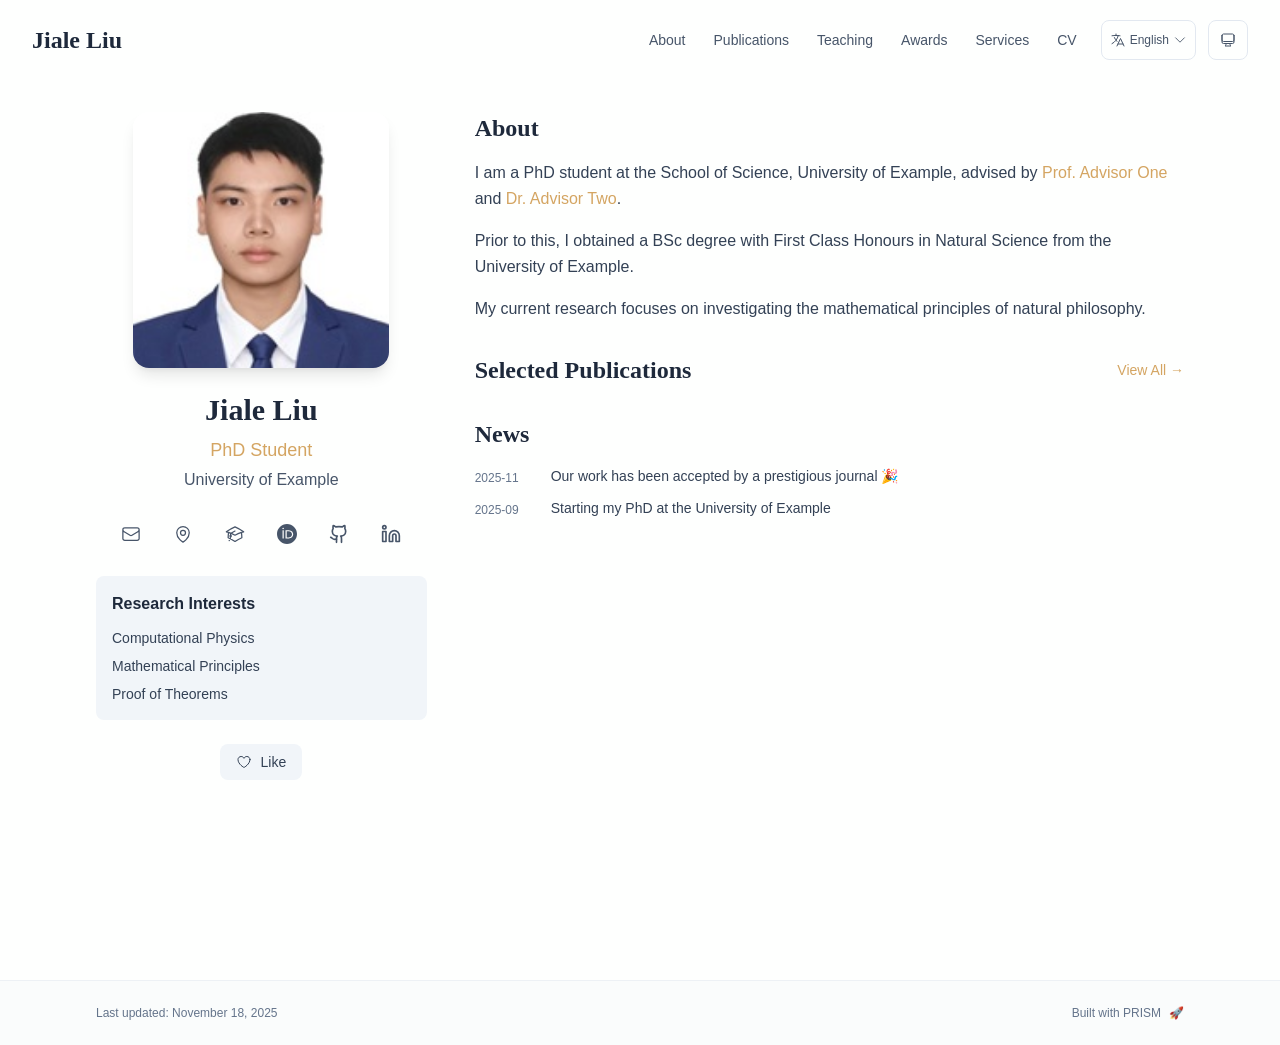
==== index.html @ 56213301 "Update site" ====
<!DOCTYPE html><html lang="en" class="scroll-smooth"><head><meta charSet="utf-8"/><meta name="viewport" content="width=device-width, initial-scale=1"/><link rel="preload" as="image" href="/bio.jpg"/><link rel="stylesheet" href="/_next/static/css/1323167429cc407e.css" data-precedence="next"/><link rel="preload" as="script" fetchPriority="low" href="/_next/static/chunks/webpack-679b75d1c4c2027c.js"/><script src="/_next/static/chunks/4bd1b696-70b6d399998de86a.js" async=""></script><script src="/_next/static/chunks/684-5aaa8290a129f299.js" async=""></script><script src="/_next/static/chunks/main-app-bcc5354f146d82f3.js" async=""></script><script src="/_next/static/chunks/461-a9a5d7b05a71d978.js" async=""></script><script src="/_next/static/chunks/874-6cc630662f3664af.js" async=""></script><script src="/_next/static/chunks/291-e39730cc9327e39b.js" async=""></script><script src="/_next/static/chunks/app/layout-e3acac27861e9cac.js" async=""></script><script src="/_next/static/chunks/178-595a94b9af1e67b5.js" async=""></script><script src="/_next/static/chunks/748-abdcac66b902b175.js" async=""></script><script src="/_next/static/chunks/app/page-6d924430f897a653.js" async=""></script><link rel="icon" href="/favicon.svg" type="image/svg+xml"/><link rel="dns-prefetch" href="https://jialeliu.com"/><link rel="preconnect" href="https://jialeliu.com" crossorigin=""/><link rel="preload" as="font" type="font/woff2" href="https://jialeliu.com/fonts/georgiab.woff2" crossorigin=""/><script>
              try {
                const theme = localStorage.getItem('theme-storage');
                const parsed = theme ? JSON.parse(theme) : null;
                const setting = parsed?.state?.theme || 'system';
                const prefersDark = typeof window !== 'undefined' && window.matchMedia && window.matchMedia('(prefers-color-scheme: dark)').matches;
                const effective = setting === 'dark' ? 'dark' : (setting === 'light' ? 'light' : (prefersDark ? 'dark' : 'light'));
                var root = document.documentElement;
                root.classList.add(effective);
                root.setAttribute('data-theme', effective);
              } catch (e) {
                var root = document.documentElement;
                root.classList.add('light');
                root.setAttribute('data-theme', 'light');
              }
            </script><script>
    try {
      const cfg = {"enabled":true,"locales":["zh","en"],"defaultLocale":"en","mode":"auto","fixedLocale":"en","persist":true,"switcher":true,"labels":{"zh":"中文","en":"English"}};
      const storageKey = 'locale-storage';
      const normalize = (value) => typeof value === 'string' ? value.trim().replace('_', '-').toLowerCase() : '';
      const matchLocale = (candidate) => {
        const normalized = normalize(candidate);
        if (!normalized) return null;
        if (cfg.locales.includes(normalized)) return normalized;
        const language = normalized.split('-')[0];
        if (cfg.locales.includes(language)) return language;
        return null;
      };

      let resolved = null;

      if (cfg.persist) {
        resolved = matchLocale(localStorage.getItem(storageKey));
      }

      if (!resolved) {
        if (cfg.mode === 'fixed') {
          resolved = cfg.fixedLocale;
        } else {
          resolved = matchLocale(navigator.language);
        }
      }

      if (!resolved) {
        resolved = cfg.defaultLocale;
      }

      const root = document.documentElement;
      root.lang = resolved;
      root.setAttribute('data-locale', resolved);

      if (cfg.persist) {
        localStorage.setItem(storageKey, resolved);
      }
    } catch (e) {
      const root = document.documentElement;
      root.lang = 'en';
      root.setAttribute('data-locale', 'en');
    }
  </script><title>Jiale Liu</title><meta name="description" content="PhD student at the University of Example."/><meta name="author" content="Jiale Liu"/><meta name="keywords" content="Jiale Liu,PhD,Research,University of Example"/><meta name="creator" content="Jiale Liu"/><meta name="publisher" content="Jiale Liu"/><meta property="og:title" content="Jiale Liu"/><meta property="og:description" content="PhD student at the University of Example."/><meta property="og:site_name" content="Jiale Liu&#x27;s Academic Website"/><meta property="og:locale" content="en_US"/><meta property="og:type" content="website"/><meta name="twitter:card" content="summary"/><meta name="twitter:title" content="Jiale Liu"/><meta name="twitter:description" content="PhD student at the University of Example."/><link rel="icon" href="/favicon.svg"/><script>document.querySelectorAll('body link[rel="icon"], body link[rel="apple-touch-icon"]').forEach(el => document.head.appendChild(el))</script><script src="/_next/static/chunks/polyfills-42372ed130431b0a.js" noModule=""></script></head><body class="font-sans antialiased"><div style="visibility:hidden"><nav class="fixed top-0 left-0 right-0 z-50" data-headlessui-state=""><div class="transition-all duration-300 ease-out bg-transparent" style="transform:translateY(-100px)"><div class="max-w-7xl mx-auto px-4 sm:px-6 lg:px-8"><div class="flex justify-between items-center h-16 lg:h-20"><div class="flex-shrink-0" tabindex="0"><a class="text-xl lg:text-2xl font-serif font-semibold text-primary hover:text-accent transition-colors duration-200" href="/">Jiale Liu</a></div><div class="hidden lg:block"><div class="ml-10 flex items-center space-x-3"><div class="relative flex items-baseline space-x-1"><a data-nav-href="/" class="relative px-3 py-2 text-sm font-medium rounded-lg transition-colors duration-150 text-primary" href="/">About</a><a data-nav-href="/publications" class="relative px-3 py-2 text-sm font-medium rounded-lg transition-colors duration-150 text-neutral-600" href="/publications/">Publications</a><a data-nav-href="/teaching" class="relative px-3 py-2 text-sm font-medium rounded-lg transition-colors duration-150 text-neutral-600" href="/teaching/">Teaching</a><a data-nav-href="/awards" class="relative px-3 py-2 text-sm font-medium rounded-lg transition-colors duration-150 text-neutral-600" href="/awards/">Awards</a><a data-nav-href="/services" class="relative px-3 py-2 text-sm font-medium rounded-lg transition-colors duration-150 text-neutral-600" href="/services/">Services</a><a data-nav-href="/cv" class="relative px-3 py-2 text-sm font-medium rounded-lg transition-colors duration-150 text-neutral-600" href="/cv/">CV</a></div><div class="flex items-center justify-center w-14 h-10 rounded-lg border border-neutral-200 dark:border-[rgba(148,163,184,0.24)] bg-background dark:bg-neutral-800"><div class="w-6 h-4 rounded bg-neutral-300 animate-pulse"></div></div><div class="flex items-center justify-center w-10 h-10 rounded-lg border border-neutral-200 dark:border-[rgba(148,163,184,0.24)] bg-background dark:bg-neutral-800"><div class="w-4 h-4 rounded-full bg-neutral-300 animate-pulse"></div></div></div></div><div class="lg:hidden flex items-center space-x-2"><div class="flex items-center justify-center w-14 h-10 rounded-lg border border-neutral-200 dark:border-[rgba(148,163,184,0.24)] bg-background dark:bg-neutral-800"><div class="w-6 h-4 rounded bg-neutral-300 animate-pulse"></div></div><div class="flex items-center justify-center w-10 h-10 rounded-lg border border-neutral-200 dark:border-[rgba(148,163,184,0.24)] bg-background dark:bg-neutral-800"><div class="w-4 h-4 rounded-full bg-neutral-300 animate-pulse"></div></div><button class="inline-flex items-center justify-center p-2 rounded-md text-neutral-600 hover:text-primary hover:bg-neutral-100 dark:hover:bg-neutral-800 focus:outline-none focus:ring-2 focus:ring-inset focus:ring-accent transition-colors duration-200" id="headlessui-disclosure-button-«R7pdb»" type="button" aria-expanded="false" data-headlessui-state=""><span class="sr-only">Open main menu</span><div><svg xmlns="http://www.w3.org/2000/svg" fill="none" viewBox="0 0 24 24" stroke-width="1.5" stroke="currentColor" aria-hidden="true" data-slot="icon" class="block h-6 w-6"><path stroke-linecap="round" stroke-linejoin="round" d="M3.75 6.75h16.5M3.75 12h16.5m-16.5 5.25h16.5"></path></svg></div></button></div></div></div></div></nav><main class="min-h-screen pt-16 lg:pt-20"><div class="max-w-6xl mx-auto px-4 sm:px-6 lg:px-8 py-8 bg-background min-h-screen"><div class="grid grid-cols-1 lg:grid-cols-3 gap-12"><div class="lg:col-span-1"><div class="sticky top-8" style="opacity:0;transform:translateY(20px)"><div class="w-64 h-64 mx-auto mb-6 rounded-2xl overflow-hidden shadow-lg hover:shadow-xl transition-all duration-200 hover:scale-105"><img alt="Jiale Liu" width="256" height="256" decoding="async" data-nimg="1" class="w-full h-full object-cover object-[32%_center]" style="color:transparent" src="/bio.jpg"/></div><div class="text-center mb-6"><h1 class="text-3xl font-serif font-bold text-primary mb-2">Jiale Liu</h1><p class="text-lg text-accent font-medium mb-1">PhD Student</p><p class="text-neutral-600 mb-2">University of Example</p></div><div class="flex flex-wrap justify-center gap-3 sm:gap-4 mb-6 relative px-2"><div class="relative"><button class="p-2 sm:p-2 transition-colors duration-200 text-neutral-600 dark:text-neutral-400 hover:text-accent" aria-label="Email"><svg xmlns="http://www.w3.org/2000/svg" fill="none" viewBox="0 0 24 24" stroke-width="1.5" stroke="currentColor" aria-hidden="true" data-slot="icon" class="h-5 w-5"><path stroke-linecap="round" stroke-linejoin="round" d="M21.75 6.75v10.5a2.25 2.25 0 0 1-2.25 2.25h-15a2.25 2.25 0 0 1-2.25-2.25V6.75m19.5 0A2.25 2.25 0 0 0 19.5 4.5h-15a2.25 2.25 0 0 0-2.25 2.25m19.5 0v.243a2.25 2.25 0 0 1-1.07 1.916l-7.5 4.615a2.25 2.25 0 0 1-2.36 0L3.32 8.91a2.25 2.25 0 0 1-1.07-1.916V6.75"></path></svg></button></div><div class="relative"><button class="p-2 sm:p-2 transition-colors duration-200 text-neutral-600 dark:text-neutral-400 hover:text-accent" aria-label="Location"><svg xmlns="http://www.w3.org/2000/svg" fill="none" viewBox="0 0 24 24" stroke-width="1.5" stroke="currentColor" aria-hidden="true" data-slot="icon" class="h-5 w-5"><path stroke-linecap="round" stroke-linejoin="round" d="M15 10.5a3 3 0 1 1-6 0 3 3 0 0 1 6 0Z"></path><path stroke-linecap="round" stroke-linejoin="round" d="M19.5 10.5c0 7.142-7.5 11.25-7.5 11.25S4.5 17.642 4.5 10.5a7.5 7.5 0 1 1 15 0Z"></path></svg></button></div><a href="https://scholar.google.com" target="_blank" rel="noopener noreferrer" class="p-2 sm:p-2 text-neutral-600 dark:text-neutral-400 hover:text-accent transition-colors duration-200" aria-label="Google Scholar"><svg xmlns="http://www.w3.org/2000/svg" fill="none" viewBox="0 0 24 24" stroke-width="1.5" stroke="currentColor" aria-hidden="true" data-slot="icon" class="h-5 w-5"><path stroke-linecap="round" stroke-linejoin="round" d="M4.26 10.147a60.438 60.438 0 0 0-.491 6.347A48.62 48.62 0 0 1 12 20.904a48.62 48.62 0 0 1 8.232-4.41 60.46 60.46 0 0 0-.491-6.347m-15.482 0a50.636 50.636 0 0 0-2.658-.813A59.906 59.906 0 0 1 12 3.493a59.903 59.903 0 0 1 10.399 5.84c-.896.248-1.783.52-2.658.814m-15.482 0A50.717 50.717 0 0 1 12 13.489a50.702 50.702 0 0 1 7.74-3.342M6.75 15a.75.75 0 1 0 0-1.5.75.75 0 0 0 0 1.5Zm0 0v-3.675A55.378 55.378 0 0 1 12 8.443m-7.007 11.55A5.981 5.981 0 0 0 6.75 15.75v-1.5"></path></svg></a><a href="https://orcid.org" target="_blank" rel="noopener noreferrer" class="p-2 sm:p-2 text-neutral-600 dark:text-neutral-400 hover:text-accent transition-colors duration-200" aria-label="ORCID"><svg viewBox="0 0 24 24" fill="currentColor" class="h-5 w-5" xmlns="http://www.w3.org/2000/svg"><path d="M12 0C5.372 0 0 5.372 0 12s5.372 12 12 12 12-5.372 12-12S18.628 0 12 0zM7.369 4.378c.525 0 .947.431.947.947s-.422.947-.947.947a.95.95 0 0 1-.947-.947c0-.525.422-.947.947-.947zm-.722 3.038h1.444v10.041H6.647V7.416zm3.562 0h3.9c3.712 0 5.344 2.653 5.344 5.025 0 2.578-2.016 5.025-5.325 5.025h-3.919V7.416zm1.444 1.303v7.444h2.297c3.272 0 4.022-2.484 4.022-3.722 0-2.016-1.284-3.722-4.097-3.722h-2.222z"></path></svg></a><a href="https://github.com" target="_blank" rel="noopener noreferrer" class="p-2 sm:p-2 text-neutral-600 dark:text-neutral-400 hover:text-accent transition-colors duration-200" aria-label="GitHub"><svg xmlns="http://www.w3.org/2000/svg" width="24" height="24" viewBox="0 0 24 24" fill="none" stroke="currentColor" stroke-width="2" stroke-linecap="round" stroke-linejoin="round" class="lucide lucide-github h-5 w-5" aria-hidden="true"><path d="M15 22v-4a4.8 4.8 0 0 0-1-3.5c3 0 6-2 6-5.5.08-1.25-.27-2.48-1-3.5.28-1.15.28-2.35 0-3.5 0 0-1 0-3 1.5-2.64-.5-5.36-.5-8 0C6 2 5 2 5 2c-.3 1.15-.3 2.35 0 3.5A5.403 5.403 0 0 0 4 9c0 3.5 3 5.5 6 5.5-.39.49-.68 1.05-.85 1.65-.17.6-.22 1.23-.15 1.85v4"></path><path d="M9 18c-4.51 2-5-2-7-2"></path></svg></a><a href="https://linkedin.com" target="_blank" rel="noopener noreferrer" class="p-2 sm:p-2 text-neutral-600 dark:text-neutral-400 hover:text-accent transition-colors duration-200" aria-label="LinkedIn"><svg xmlns="http://www.w3.org/2000/svg" width="24" height="24" viewBox="0 0 24 24" fill="none" stroke="currentColor" stroke-width="2" stroke-linecap="round" stroke-linejoin="round" class="lucide lucide-linkedin h-5 w-5" aria-hidden="true"><path d="M16 8a6 6 0 0 1 6 6v7h-4v-7a2 2 0 0 0-2-2 2 2 0 0 0-2 2v7h-4v-7a6 6 0 0 1 6-6z"></path><rect width="4" height="12" x="2" y="9"></rect><circle cx="4" cy="4" r="2"></circle></svg></a></div><div class="bg-neutral-100 dark:bg-neutral-800 rounded-lg p-4 mb-6 hover:shadow-lg transition-all duration-200 hover:scale-[1.02]"><h3 class="font-semibold text-primary mb-3">Research Interests</h3><div class="space-y-2 text-sm text-neutral-700 dark:text-neutral-500"><div>Computational Physics</div><div>Mathematical Principles</div><div>Proof of Theorems</div></div></div><div class="flex justify-center"><div class="relative"><button class="flex items-center space-x-2 px-4 py-2 rounded-lg font-medium text-sm transition-all duration-200 bg-neutral-100 dark:bg-neutral-800 text-neutral-700 dark:text-neutral-500 hover:bg-red-50 dark:hover:bg-red-900/20 hover:text-red-600 dark:hover:text-red-400 cursor-pointer" tabindex="0"><svg xmlns="http://www.w3.org/2000/svg" fill="none" viewBox="0 0 24 24" stroke-width="1.5" stroke="currentColor" aria-hidden="true" data-slot="icon" class="h-4 w-4"><path stroke-linecap="round" stroke-linejoin="round" d="M21 8.25c0-2.485-2.099-4.5-4.688-4.5-1.935 0-3.597 1.126-4.312 2.733-.715-1.607-2.377-2.733-4.313-2.733C5.1 3.75 3 5.765 3 8.25c0 7.22 9 12 9 12s9-4.78 9-12Z"></path></svg><span>Like</span></button></div></div></div></div><div class="lg:col-span-2 space-y-8"><section id="about" class="scroll-mt-24 space-y-8"><section style="opacity:0;transform:translateY(20px)"><h2 class="text-2xl font-serif font-bold text-primary mb-4">About</h2><div class="text-neutral-700 dark:text-neutral-600 leading-relaxed"><p class="mb-4 last:mb-0">I am a PhD student at the School of Science, University of Example, advised by <a href="https://example.com" node="[object Object]" target="_blank" rel="noopener noreferrer" class="text-accent font-medium transition-all duration-200 rounded hover:bg-accent/10 hover:shadow-sm">Prof. Advisor One</a> and <a href="https://example.com" node="[object Object]" target="_blank" rel="noopener noreferrer" class="text-accent font-medium transition-all duration-200 rounded hover:bg-accent/10 hover:shadow-sm">Dr. Advisor Two</a>.</p>
<p class="mb-4 last:mb-0">Prior to this, I obtained a BSc degree with First Class Honours in Natural Science from the University of Example.</p>
<p class="mb-4 last:mb-0">My current research focuses on investigating the mathematical principles of natural philosophy.</p></div></section><section style="opacity:0;transform:translateY(20px)"><div class="flex items-center justify-between mb-4"><h2 class="text-2xl font-serif font-bold text-primary">Selected Publications</h2><a class="text-accent hover:text-accent-dark text-sm font-medium transition-all duration-200 rounded hover:bg-accent/10 hover:shadow-sm" href="/publications/">View All<!-- --> →</a></div><div class="space-y-4"></div></section><section style="opacity:0;transform:translateY(20px)"><h2 class="text-2xl font-serif font-bold text-primary mb-4">News</h2><div class="space-y-3"><div class="flex items-start space-x-3"><span class="text-xs text-neutral-500 mt-1 w-16 flex-shrink-0">2025-11</span><p class="text-sm text-neutral-700">Our work has been accepted by a prestigious journal 🎉</p></div><div class="flex items-start space-x-3"><span class="text-xs text-neutral-500 mt-1 w-16 flex-shrink-0">2025-09</span><p class="text-sm text-neutral-700">Starting my PhD at the University of Example</p></div></div></section></section></div></div></div><!--$--><!--/$--><!--$--><!--/$--></main><footer class="border-t border-neutral-200/50 bg-neutral-50/50 dark:bg-neutral-900/50 dark:border-neutral-700/50"><div class="max-w-6xl mx-auto px-4 sm:px-6 lg:px-8 py-6"><div class="flex flex-col sm:flex-row justify-between items-center gap-2"><p class="text-xs text-neutral-500">Last updated<!-- -->: <!-- -->November 18, 2025</p><p class="text-xs text-neutral-500 flex items-center"><a href="https://github.com/xyjoey/PRISM" target="_blank" rel="noopener noreferrer">Built with PRISM</a><span class="ml-2">🚀</span></p></div></div></footer></div><script src="/_next/static/chunks/webpack-679b75d1c4c2027c.js" async=""></script><script>(self.__next_f=self.__next_f||[]).push([0])</script><script>self.__next_f.push([1,"1:\"$Sreact.fragment\"\n3:I[3719,[\"461\",\"static/chunks/461-a9a5d7b05a71d978.js\",\"874\",\"static/chunks/874-6cc630662f3664af.js\",\"291\",\"static/chunks/291-e39730cc9327e39b.js\",\"177\",\"static/chunks/app/layout-e3acac27861e9cac.js\"],\"ThemeProvider\"]\n4:I[310,[\"461\",\"static/chunks/461-a9a5d7b05a71d978.js\",\"874\",\"static/chunks/874-6cc630662f3664af.js\",\"291\",\"static/chunks/291-e39730cc9327e39b.js\",\"177\",\"static/chunks/app/layout-e3acac27861e9cac.js\"],\"LocaleProvider\"]\n5:I[4574,[\"461\",\"static/chunks/461-a9a5d7b05a71d978.js\",\"874\",\"static/chunks/874-6cc630662f3664af.js\",\"291\",\"static/chunks/291-e39730cc9327e39b.js\",\"177\",\"static/chunks/app/layout-e3acac27861e9cac.js\"],\"default\"]\n6:I[7555,[],\"\"]\n7:I[1295,[],\"\"]\n8:I[2548,[\"461\",\"static/chunks/461-a9a5d7b05a71d978.js\",\"874\",\"static/chunks/874-6cc630662f3664af.js\",\"291\",\"static/chunks/291-e39730cc9327e39b.js\",\"177\",\"static/chunks/app/layout-e3acac27861e9cac.js\"],\"default\"]\n9:I[6613,[\"461\",\"static/chunks/461-a9a5d7b05a71d978.js\",\"178\",\"static/chunks/178-595a94b9af1e67b5.js\",\"874\",\"static/chunks/874-6cc630662f3664af.js\",\"748\",\"static/chunks/748-abdcac66b902b175.js\",\"974\",\"static/chunks/app/page-6d924430f897a653.js\"],\"default\"]\na:I[9665,[],\"MetadataBoundary\"]\nc:I[9665,[],\"OutletBoundary\"]\nf:I[4911,[],\"AsyncMetadataOutlet\"]\n11:I[9665,[],\"ViewportBoundary\"]\n13:I[6614,[],\"\"]\n:HL[\"/_next/static/css/1323167429cc407e.css\",\"style\"]\n2:T590,\n    try {\n      const cfg = {\"enabled\":true,\"locales\":[\"zh\",\"en\"],\"defaultLocale\":\"en\",\"mode\":\"auto\",\"fixedLocale\":\"en\",\"persist\":true,\"switcher\":true,\"labels\":{\"zh\":\"中文\",\"en\":\"English\"}};\n      const storageKey = 'locale-storage';\n      const normalize = (value) =\u003e typeof value === 'string' ? value.trim().replace('_', '-').toLowerCase() : '';\n      const matchLocale = (candidate) =\u003e {\n        const normalized = normalize(candidate);\n        if (!normalized) return null;\n        if (cfg.locales.includes(normalized)) return normalized;\n        const language = normalized.split('-')[0];\n        if (cfg.locales.includes(language)) return language;\n        "])</script><script>self.__next_f.push([1,"return null;\n      };\n\n      let resolved = null;\n\n      if (cfg.persist) {\n        resolved = matchLocale(localStorage.getItem(storageKey));\n      }\n\n      if (!resolved) {\n        if (cfg.mode === 'fixed') {\n          resolved = cfg.fixedLocale;\n        } else {\n          resolved = matchLocale(navigator.language);\n        }\n      }\n\n      if (!resolved) {\n        resolved = cfg.defaultLocale;\n      }\n\n      const root = document.documentElement;\n      root.lang = resolved;\n      root.setAttribute('data-locale', resolved);\n\n      if (cfg.persist) {\n        localStorage.setItem(storageKey, resolved);\n      }\n    } catch (e) {\n      const root = document.documentElement;\n      root.lang = 'en';\n      root.setAttribute('data-locale', 'en');\n    }\n  "])</script><script>self.__next_f.push([1,"0:{\"P\":null,\"b\":\"f9OnoJX8hzb6cyAl4AfW1\",\"p\":\"\",\"c\":[\"\",\"\"],\"i\":false,\"f\":[[[\"\",{\"children\":[\"__PAGE__\",{}]},\"$undefined\",\"$undefined\",true],[\"\",[\"$\",\"$1\",\"c\",{\"children\":[[[\"$\",\"link\",\"0\",{\"rel\":\"stylesheet\",\"href\":\"/_next/static/css/1323167429cc407e.css\",\"precedence\":\"next\",\"crossOrigin\":\"$undefined\",\"nonce\":\"$undefined\"}]],[\"$\",\"html\",null,{\"lang\":\"en\",\"className\":\"scroll-smooth\",\"suppressHydrationWarning\":true,\"children\":[[\"$\",\"head\",null,{\"children\":[[\"$\",\"link\",null,{\"rel\":\"icon\",\"href\":\"/favicon.svg\",\"type\":\"image/svg+xml\"}],[\"$\",\"link\",null,{\"rel\":\"dns-prefetch\",\"href\":\"https://jialeliu.com\"}],[\"$\",\"link\",null,{\"rel\":\"preconnect\",\"href\":\"https://jialeliu.com\",\"crossOrigin\":\"\"}],[\"$\",\"link\",null,{\"rel\":\"preload\",\"as\":\"font\",\"type\":\"font/woff2\",\"href\":\"https://jialeliu.com/fonts/georgiab.woff2\",\"crossOrigin\":\"\"}],[\"$\",\"script\",null,{\"dangerouslySetInnerHTML\":{\"__html\":\"\\n              try {\\n                const theme = localStorage.getItem('theme-storage');\\n                const parsed = theme ? JSON.parse(theme) : null;\\n                const setting = parsed?.state?.theme || 'system';\\n                const prefersDark = typeof window !== 'undefined' \u0026\u0026 window.matchMedia \u0026\u0026 window.matchMedia('(prefers-color-scheme: dark)').matches;\\n                const effective = setting === 'dark' ? 'dark' : (setting === 'light' ? 'light' : (prefersDark ? 'dark' : 'light'));\\n                var root = document.documentElement;\\n                root.classList.add(effective);\\n                root.setAttribute('data-theme', effective);\\n              } catch (e) {\\n                var root = document.documentElement;\\n                root.classList.add('light');\\n                root.setAttribute('data-theme', 'light');\\n              }\\n            \"}}],[\"$\",\"script\",null,{\"dangerouslySetInnerHTML\":{\"__html\":\"$2\"}}]]}],[\"$\",\"body\",null,{\"className\":\"font-sans antialiased\",\"children\":[\"$\",\"$L3\",null,{\"children\":[\"$\",\"$L4\",null,{\"config\":{\"enabled\":true,\"locales\":[\"zh\",\"en\"],\"defaultLocale\":\"en\",\"mode\":\"auto\",\"fixedLocale\":\"en\",\"persist\":true,\"switcher\":true,\"labels\":{\"zh\":\"中文\",\"en\":\"English\"}},\"children\":[[\"$\",\"$L5\",null,{\"items\":[{\"title\":\"About\",\"type\":\"page\",\"target\":\"about\",\"href\":\"/\"},{\"title\":\"Publications\",\"type\":\"page\",\"target\":\"publications\",\"href\":\"/publications\"},{\"title\":\"Teaching\",\"type\":\"page\",\"target\":\"teaching\",\"href\":\"/teaching\"},{\"title\":\"Awards\",\"type\":\"page\",\"target\":\"awards\",\"href\":\"/awards\"},{\"title\":\"Services\",\"type\":\"page\",\"target\":\"services\",\"href\":\"/services\"},{\"title\":\"CV\",\"type\":\"page\",\"target\":\"cv\",\"href\":\"/cv\"}],\"siteTitle\":\"Jiale Liu\",\"enableOnePageMode\":false,\"i18n\":\"$0:f:0:1:1:props:children:1:props:children:1:props:children:props:children:props:config\",\"itemsByLocale\":{\"zh\":[{\"title\":\"关于我\",\"type\":\"page\",\"target\":\"about\",\"href\":\"/\"},{\"title\":\"论文\",\"type\":\"page\",\"target\":\"publications\",\"href\":\"/publications\"},{\"title\":\"教学\",\"type\":\"page\",\"target\":\"teaching\",\"href\":\"/teaching\"},{\"title\":\"奖项\",\"type\":\"page\",\"target\":\"awards\",\"href\":\"/awards\"},{\"title\":\"服务\",\"type\":\"page\",\"target\":\"services\",\"href\":\"/services\"},{\"title\":\"简历\",\"type\":\"page\",\"target\":\"cv\",\"href\":\"/cv\"}],\"en\":[{\"title\":\"About\",\"type\":\"page\",\"target\":\"about\",\"href\":\"/\"},{\"title\":\"Publications\",\"type\":\"page\",\"target\":\"publications\",\"href\":\"/publications\"},{\"title\":\"Teaching\",\"type\":\"page\",\"target\":\"teaching\",\"href\":\"/teaching\"},{\"title\":\"Awards\",\"type\":\"page\",\"target\":\"awards\",\"href\":\"/awards\"},{\"title\":\"Services\",\"type\":\"page\",\"target\":\"services\",\"href\":\"/services\"},{\"title\":\"CV\",\"type\":\"page\",\"target\":\"cv\",\"href\":\"/cv\"}]},\"siteTitleByLocale\":{\"zh\":\"刘嘉乐\",\"en\":\"Jiale Liu\"}}],[\"$\",\"main\",null,{\"className\":\"min-h-screen pt-16 lg:pt-20\",\"children\":[\"$\",\"$L6\",null,{\"parallelRouterKey\":\"children\",\"error\":\"$undefined\",\"errorStyles\":\"$undefined\",\"errorScripts\":\"$undefined\",\"template\":[\"$\",\"$L7\",null,{}],\"templateStyles\":\"$undefined\",\"templateScripts\":\"$undefined\",\"notFound\":[[[\"$\",\"title\",null,{\"children\":\"404: This page could not be found.\"}],[\"$\",\"div\",null,{\"style\":{\"fontFamily\":\"system-ui,\\\"Segoe UI\\\",Roboto,Helvetica,Arial,sans-serif,\\\"Apple Color Emoji\\\",\\\"Segoe UI Emoji\\\"\",\"height\":\"100vh\",\"textAlign\":\"center\",\"display\":\"flex\",\"flexDirection\":\"column\",\"alignItems\":\"center\",\"justifyContent\":\"center\"},\"children\":[\"$\",\"div\",null,{\"children\":[[\"$\",\"style\",null,{\"dangerouslySetInnerHTML\":{\"__html\":\"body{color:#000;background:#fff;margin:0}.next-error-h1{border-right:1px solid rgba(0,0,0,.3)}@media (prefers-color-scheme:dark){body{color:#fff;background:#000}.next-error-h1{border-right:1px solid rgba(255,255,255,.3)}}\"}}],[\"$\",\"h1\",null,{\"className\":\"next-error-h1\",\"style\":{\"display\":\"inline-block\",\"margin\":\"0 20px 0 0\",\"padding\":\"0 23px 0 0\",\"fontSize\":24,\"fontWeight\":500,\"verticalAlign\":\"top\",\"lineHeight\":\"49px\"},\"children\":404}],[\"$\",\"div\",null,{\"style\":{\"display\":\"inline-block\"},\"children\":[\"$\",\"h2\",null,{\"style\":{\"fontSize\":14,\"fontWeight\":400,\"lineHeight\":\"49px\",\"margin\":0},\"children\":\"This page could not be found.\"}]}]]}]}]],[]],\"forbidden\":\"$undefined\",\"unauthorized\":\"$undefined\"}]}],[\"$\",\"$L8\",null,{\"lastUpdated\":\"November 18, 2025\",\"lastUpdatedByLocale\":{\"zh\":\"2025年11月18日\",\"en\":\"November 18, 2025\"},\"defaultLocale\":\"en\"}]]}]}]}]]}]]}],{\"children\":[\"__PAGE__\",[\"$\",\"$1\",\"c\",{\"children\":[[\"$\",\"$L9\",null,{\"dataByLocale\":{\"zh\":{\"author\":{\"name\":\"刘嘉乐\",\"title\":\"博士生\",\"institution\":\"某某大学\",\"avatar\":\"/bio.jpg\"},\"social\":{\"email\":\"john.doe@example.com\",\"location\":\"城市，国家\",\"location_url\":\"https://maps.google.com\",\"location_details\":[\"理科楼 123 室，\",\"大学路，城市，国家\"],\"google_scholar\":\"https://scholar.google.com\",\"orcid\":\"https://orcid.org\",\"github\":\"https://github.com\",\"linkedin\":\"https://linkedin.com\"},\"features\":{\"enable_likes\":true,\"enable_one_page_mode\":false},\"enableOnePageMode\":false,\"researchInterests\":[\"计算物理\",\"数学原理\",\"定理证明\"],\"pagesToShow\":[{\"type\":\"about\",\"id\":\"about\",\"sections\":[{\"id\":\"about\",\"type\":\"markdown\",\"source\":\"bio.md\",\"title\":\"关于我\",\"content\":\"我目前是哈尔滨工业大学机电工程学院硕士生，导师是[付宜利教授](http://homepage.hit.edu.cn/fuyili)。\\n\\n此前，我在吉林大学大学获得自动化工学学士学位。\\n\\n我的研究主要关注于机器人技术。\\n\"},{\"id\":\"featured_publications\",\"type\":\"publications\",\"title\":\"精选论文\",\"filter\":\"selected\",\"limit\":5,\"publications\":[]},{\"id\":\"news\",\"type\":\"list\",\"title\":\"动态\",\"source\":\"news.toml\",\"items\":[{\"date\":\"2025-11\",\"content\":\"我们的工作被顶级期刊接收了 🎉\"},{\"date\":\"2025-09\",\"content\":\"在某某大学开始博士学习\"}]}]}]},\"en\":{\"author\":{\"name\":\"Jiale Liu\",\"title\":\"PhD Student\",\"institution\":\"University of Example\",\"avatar\":\"/bio.jpg\"},\"social\":{\"email\":\"john.doe@example.com\",\"location\":\"City, Country\",\"location_url\":\"https://maps.google.com\",\"location_details\":[\"Room 123, Science Building,\",\"University Avenue, City, Country\"],\"google_scholar\":\"https://scholar.google.com\",\"orcid\":\"https://orcid.org\",\"github\":\"https://github.com\",\"linkedin\":\"https://linkedin.com\"},\"features\":{\"enable_likes\":true,\"enable_one_page_mode\":false},\"enableOnePageMode\":false,\"researchInterests\":[\"Computational Physics\",\"Mathematical Principles\",\"Proof of Theorems\"],\"pagesToShow\":[{\"type\":\"about\",\"id\":\"about\",\"sections\":[{\"id\":\"about\",\"type\":\"markdown\",\"source\":\"bio.md\",\"title\":\"About\",\"content\":\"I am a PhD student at the School of Science, University of Example, advised by [Prof. Advisor One](https://example.com) and [Dr. Advisor Two](https://example.com).\\n\\nPrior to this, I obtained a BSc degree with First Class Honours in Natural Science from the University of Example.\\n\\nMy current research focuses on investigating the mathematical principles of natural philosophy.\"},{\"id\":\"featured_publications\",\"type\":\"publications\",\"title\":\"Selected Publications\",\"filter\":\"selected\",\"limit\":5,\"publications\":[]},{\"id\":\"news\",\"type\":\"list\",\"title\":\"News\",\"source\":\"news.toml\",\"items\":[{\"date\":\"2025-11\",\"content\":\"Our work has been accepted by a prestigious journal 🎉\"},{\"date\":\"2025-09\",\"content\":\"Starting my PhD at the University of Example\"}]}]}]}},\"defaultLocale\":\"en\"}],[\"$\",\"$La\",null,{\"children\":\"$Lb\"}],null,[\"$\",\"$Lc\",null,{\"children\":[\"$Ld\",\"$Le\",[\"$\",\"$Lf\",null,{\"promise\":\"$@10\"}]]}]]}],{},null,false]},null,false],[\"$\",\"$1\",\"h\",{\"children\":[null,[\"$\",\"$1\",\"tO2iPBkfmBd4rlHTdLot1\",{\"children\":[[\"$\",\"$L11\",null,{\"children\":\"$L12\"}],null]}],null]}],false]],\"m\":\"$undefined\",\"G\":[\"$13\",\"$undefined\"],\"s\":false,\"S\":true}\n"])</script><script>self.__next_f.push([1,"14:\"$Sreact.suspense\"\n15:I[4911,[],\"AsyncMetadata\"]\nb:[\"$\",\"$14\",null,{\"fallback\":null,\"children\":[\"$\",\"$L15\",null,{\"promise\":\"$@16\"}]}]\n"])</script><script>self.__next_f.push([1,"e:null\n"])</script><script>self.__next_f.push([1,"12:[[\"$\",\"meta\",\"0\",{\"charSet\":\"utf-8\"}],[\"$\",\"meta\",\"1\",{\"name\":\"viewport\",\"content\":\"width=device-width, initial-scale=1\"}]]\nd:null\n"])</script><script>self.__next_f.push([1,"16:{\"metadata\":[[\"$\",\"title\",\"0\",{\"children\":\"Jiale Liu\"}],[\"$\",\"meta\",\"1\",{\"name\":\"description\",\"content\":\"PhD student at the University of Example.\"}],[\"$\",\"meta\",\"2\",{\"name\":\"author\",\"content\":\"Jiale Liu\"}],[\"$\",\"meta\",\"3\",{\"name\":\"keywords\",\"content\":\"Jiale Liu,PhD,Research,University of Example\"}],[\"$\",\"meta\",\"4\",{\"name\":\"creator\",\"content\":\"Jiale Liu\"}],[\"$\",\"meta\",\"5\",{\"name\":\"publisher\",\"content\":\"Jiale Liu\"}],[\"$\",\"meta\",\"6\",{\"property\":\"og:title\",\"content\":\"Jiale Liu\"}],[\"$\",\"meta\",\"7\",{\"property\":\"og:description\",\"content\":\"PhD student at the University of Example.\"}],[\"$\",\"meta\",\"8\",{\"property\":\"og:site_name\",\"content\":\"Jiale Liu's Academic Website\"}],[\"$\",\"meta\",\"9\",{\"property\":\"og:locale\",\"content\":\"en_US\"}],[\"$\",\"meta\",\"10\",{\"property\":\"og:type\",\"content\":\"website\"}],[\"$\",\"meta\",\"11\",{\"name\":\"twitter:card\",\"content\":\"summary\"}],[\"$\",\"meta\",\"12\",{\"name\":\"twitter:title\",\"content\":\"Jiale Liu\"}],[\"$\",\"meta\",\"13\",{\"name\":\"twitter:description\",\"content\":\"PhD student at the University of Example.\"}],[\"$\",\"link\",\"14\",{\"rel\":\"icon\",\"href\":\"/favicon.svg\"}]],\"error\":null,\"digest\":\"$undefined\"}\n10:{\"metadata\":\"$16:metadata\",\"error\":null,\"digest\":\"$undefined\"}\n"])</script></body></html>
---- _next/static/css/1323167429cc407e.css ----
/*! tailwindcss v4.1.10 | MIT License | https://tailwindcss.com */@layer properties{@supports (((-webkit-hyphens:none)) and (not (margin-trim:inline))) or ((-moz-orient:inline) and (not (color:rgb(from red r g b)))){*,::backdrop,:after,:before{--tw-translate-x:0;--tw-translate-y:0;--tw-translate-z:0;--tw-rotate-x:initial;--tw-rotate-y:initial;--tw-rotate-z:initial;--tw-skew-x:initial;--tw-skew-y:initial;--tw-space-y-reverse:0;--tw-space-x-reverse:0;--tw-border-style:solid;--tw-leading:initial;--tw-font-weight:initial;--tw-shadow:0 0 #0000;--tw-shadow-color:initial;--tw-shadow-alpha:100%;--tw-inset-shadow:0 0 #0000;--tw-inset-shadow-color:initial;--tw-inset-shadow-alpha:100%;--tw-ring-color:initial;--tw-ring-shadow:0 0 #0000;--tw-inset-ring-color:initial;--tw-inset-ring-shadow:0 0 #0000;--tw-ring-inset:initial;--tw-ring-offset-width:0px;--tw-ring-offset-color:#fff;--tw-ring-offset-shadow:0 0 #0000;--tw-blur:initial;--tw-brightness:initial;--tw-contrast:initial;--tw-grayscale:initial;--tw-hue-rotate:initial;--tw-invert:initial;--tw-opacity:initial;--tw-saturate:initial;--tw-sepia:initial;--tw-drop-shadow:initial;--tw-drop-shadow-color:initial;--tw-drop-shadow-alpha:100%;--tw-drop-shadow-size:initial;--tw-backdrop-blur:initial;--tw-backdrop-brightness:initial;--tw-backdrop-contrast:initial;--tw-backdrop-grayscale:initial;--tw-backdrop-hue-rotate:initial;--tw-backdrop-invert:initial;--tw-backdrop-opacity:initial;--tw-backdrop-saturate:initial;--tw-backdrop-sepia:initial;--tw-duration:initial;--tw-ease:initial;--tw-scale-x:1;--tw-scale-y:1;--tw-scale-z:1}}}@layer theme{:host,:root{--font-sans:"Inter",-apple-system,BlinkMacSystemFont,"Segoe UI",Roboto,sans-serif;--color-red-50:oklch(97.1% .013 17.38);--color-red-400:oklch(70.4% .191 22.216);--color-red-600:oklch(57.7% .245 27.325);--color-red-900:oklch(39.6% .141 25.723);--color-white:#fff;--spacing:.25rem;--container-2xl:42rem;--container-3xl:48rem;--container-4xl:56rem;--container-6xl:72rem;--container-7xl:80rem;--text-xs:.75rem;--text-xs--line-height:calc(1/.75);--text-sm:.875rem;--text-sm--line-height:calc(1.25/.875);--text-base:1rem;--text-base--line-height:calc(1.5/1);--text-lg:1.125rem;--text-lg--line-height:calc(1.75/1.125);--text-xl:1.25rem;--text-xl--line-height:calc(1.75/1.25);--text-2xl:1.5rem;--text-2xl--line-height:calc(2/1.5);--text-3xl:1.875rem;--text-3xl--line-height:calc(2.25/1.875);--text-4xl:2.25rem;--text-4xl--line-height:calc(2.5/2.25);--font-weight-medium:500;--font-weight-semibold:600;--font-weight-bold:700;--leading-tight:1.25;--leading-relaxed:1.625;--radius-md:.375rem;--radius-lg:.5rem;--radius-xl:.75rem;--radius-2xl:1rem;--ease-out:cubic-bezier(0,0,.2,1);--animate-pulse:pulse 2s cubic-bezier(.4,0,.6,1)infinite;--blur-xl:24px;--aspect-video:16/9;--default-transition-duration:.15s;--default-transition-timing-function:cubic-bezier(.4,0,.2,1);--default-font-family:"Inter",-apple-system,BlinkMacSystemFont,"Segoe UI",Roboto,sans-serif;--default-mono-font-family:"SF Mono",Monaco,"Cascadia Code","Roboto Mono",Consolas,"Courier New",monospace;--line-height-normal:1.5;--shadow-glass:0 8px 32px 0 #1f26875e}}@layer base{*,::backdrop,:after,:before{box-sizing:border-box;border:0 solid;margin:0;padding:0}::file-selector-button{box-sizing:border-box;border:0 solid;margin:0;padding:0}:host,html{-webkit-text-size-adjust:100%;tab-size:4;line-height:1.5;font-family:var(--default-font-family,ui-sans-serif,system-ui,sans-serif,"Apple Color Emoji","Segoe UI Emoji","Segoe UI Symbol","Noto Color Emoji");font-feature-settings:var(--default-font-feature-settings,normal);font-variation-settings:var(--default-font-variation-settings,normal);-webkit-tap-highlight-color:transparent}hr{height:0;color:inherit;border-top-width:1px}abbr:where([title]){-webkit-text-decoration:underline dotted;text-decoration:underline dotted}h1,h2,h3,h4,h5,h6{font-size:inherit;font-weight:inherit}a{color:inherit;-webkit-text-decoration:inherit;text-decoration:inherit}b,strong{font-weight:bolder}code,kbd,pre,samp{font-family:var(--default-mono-font-family,ui-monospace,SFMono-Regular,Menlo,Monaco,Consolas,"Liberation Mono","Courier New",monospace);font-feature-settings:var(--default-mono-font-feature-settings,normal);font-variation-settings:var(--default-mono-font-variation-settings,normal);font-size:1em}small{font-size:80%}sub,sup{vertical-align:baseline;font-size:75%;line-height:0;position:relative}sub{bottom:-.25em}sup{top:-.5em}table{text-indent:0;border-color:inherit;border-collapse:collapse}:-moz-focusring{outline:auto}progress{vertical-align:baseline}summary{display:list-item}menu,ol,ul{list-style:none}audio,canvas,embed,iframe,img,object,svg,video{vertical-align:middle;display:block}img,video{max-width:100%;height:auto}button,input,optgroup,select,textarea{font:inherit;font-feature-settings:inherit;font-variation-settings:inherit;letter-spacing:inherit;color:inherit;opacity:1;background-color:#0000;border-radius:0}::file-selector-button{font:inherit;font-feature-settings:inherit;font-variation-settings:inherit;letter-spacing:inherit;color:inherit;opacity:1;background-color:#0000;border-radius:0}:where(select:is([multiple],[size])) optgroup{font-weight:bolder}:where(select:is([multiple],[size])) optgroup option{padding-inline-start:20px}::file-selector-button{margin-inline-end:4px}::placeholder{opacity:1}@supports (not ((-webkit-appearance:-apple-pay-button))) or (contain-intrinsic-size:1px){::placeholder{color:currentColor}@supports (color:color-mix(in lab,red,red)){::placeholder{color:color-mix(in oklab,currentcolor 50%,transparent)}}}textarea{resize:vertical}::-webkit-search-decoration{-webkit-appearance:none}::-webkit-date-and-time-value{min-height:1lh;text-align:inherit}::-webkit-datetime-edit{display:inline-flex}::-webkit-datetime-edit-fields-wrapper{padding:0}::-webkit-datetime-edit,::-webkit-datetime-edit-year-field{padding-block:0}::-webkit-datetime-edit-day-field,::-webkit-datetime-edit-month-field{padding-block:0}::-webkit-datetime-edit-hour-field,::-webkit-datetime-edit-minute-field{padding-block:0}::-webkit-datetime-edit-millisecond-field,::-webkit-datetime-edit-second-field{padding-block:0}::-webkit-datetime-edit-meridiem-field{padding-block:0}:-moz-ui-invalid{box-shadow:none}button,input:where([type=button],[type=reset],[type=submit]){appearance:button}::file-selector-button{appearance:button}::-webkit-inner-spin-button,::-webkit-outer-spin-button{height:auto}[hidden]:where(:not([hidden=until-found])){display:none!important}}@layer components;@layer utilities{.pointer-events-none{pointer-events:none}.sr-only{clip:rect(0,0,0,0);white-space:nowrap;border-width:0;width:1px;height:1px;margin:-1px;padding:0;overflow:hidden}.absolute,.sr-only{position:absolute}.fixed{position:fixed}.relative{position:relative}.static{position:static}.sticky{position:sticky}.inset-0{inset:calc(var(--spacing)*0)}.top-0{top:calc(var(--spacing)*0)}.top-1\/2{top:50%}.top-2{top:calc(var(--spacing)*2)}.top-8{top:calc(var(--spacing)*8)}.top-full{top:100%}.right-0{right:calc(var(--spacing)*0)}.right-2{right:calc(var(--spacing)*2)}.left-0{left:calc(var(--spacing)*0)}.left-1\/2{left:50%}.left-3{left:calc(var(--spacing)*3)}.z-10{z-index:10}.z-20{z-index:20}.z-40{z-index:40}.z-50{z-index:50}.container{width:100%}@media (min-width:40rem){.container{max-width:40rem}}@media (min-width:48rem){.container{max-width:48rem}}@media (min-width:64rem){.container{max-width:64rem}}@media (min-width:80rem){.container{max-width:80rem}}@media (min-width:96rem){.container{max-width:96rem}}.mx-auto{margin-inline:auto}.my-4{margin-block:calc(var(--spacing)*4)}.mt-1{margin-top:calc(var(--spacing)*1)}.mt-2{margin-top:calc(var(--spacing)*2)}.mt-4{margin-top:calc(var(--spacing)*4)}.mt-6{margin-top:calc(var(--spacing)*6)}.mt-8{margin-top:calc(var(--spacing)*8)}.mt-auto{margin-top:auto}.mr-1{margin-right:calc(var(--spacing)*1)}.mr-1\.5{margin-right:calc(var(--spacing)*1.5)}.mr-2{margin-right:calc(var(--spacing)*2)}.mb-1{margin-bottom:calc(var(--spacing)*1)}.mb-2{margin-bottom:calc(var(--spacing)*2)}.mb-3{margin-bottom:calc(var(--spacing)*3)}.mb-4{margin-bottom:calc(var(--spacing)*4)}.mb-6{margin-bottom:calc(var(--spacing)*6)}.mb-8{margin-bottom:calc(var(--spacing)*8)}.ml-0{margin-left:calc(var(--spacing)*0)}.ml-2{margin-left:calc(var(--spacing)*2)}.ml-4{margin-left:calc(var(--spacing)*4)}.ml-10{margin-left:calc(var(--spacing)*10)}.line-clamp-2{-webkit-line-clamp:2}.line-clamp-2,.line-clamp-3{-webkit-box-orient:vertical;display:-webkit-box;overflow:hidden}.line-clamp-3{-webkit-line-clamp:3}.block{display:block}.contents{display:contents}.flex{display:flex}.grid{display:grid}.hidden{display:none}.inline-flex{display:inline-flex}.aspect-video{aspect-ratio:var(--aspect-video)}.h-0{height:calc(var(--spacing)*0)}.h-2\.5{height:calc(var(--spacing)*2.5)}.h-3{height:calc(var(--spacing)*3)}.h-3\.5{height:calc(var(--spacing)*3.5)}.h-4{height:calc(var(--spacing)*4)}.h-5{height:calc(var(--spacing)*5)}.h-6{height:calc(var(--spacing)*6)}.h-10{height:calc(var(--spacing)*10)}.h-16{height:calc(var(--spacing)*16)}.h-64{height:calc(var(--spacing)*64)}.h-full{height:100%}.min-h-screen{min-height:100vh}.w-0{width:calc(var(--spacing)*0)}.w-2\.5{width:calc(var(--spacing)*2.5)}.w-3{width:calc(var(--spacing)*3)}.w-3\.5{width:calc(var(--spacing)*3.5)}.w-4{width:calc(var(--spacing)*4)}.w-5{width:calc(var(--spacing)*5)}.w-6{width:calc(var(--spacing)*6)}.w-10{width:calc(var(--spacing)*10)}.w-14{width:calc(var(--spacing)*14)}.w-16{width:calc(var(--spacing)*16)}.w-32{width:calc(var(--spacing)*32)}.w-36{width:calc(var(--spacing)*36)}.w-64{width:calc(var(--spacing)*64)}.w-full{width:100%}.max-w-2xl{max-width:var(--container-2xl)}.max-w-3xl{max-width:var(--container-3xl)}.max-w-4xl{max-width:var(--container-4xl)}.max-w-6xl{max-width:var(--container-6xl)}.max-w-7xl{max-width:var(--container-7xl)}.max-w-\[calc\(100vw-2rem\)\]{max-width:calc(100vw - 2rem)}.flex-shrink-0{flex-shrink:0}.flex-grow{flex-grow:1}.-translate-x-1\/2{--tw-translate-x:calc(calc(1/2*100%)*-1)}.-translate-x-1\/2,.-translate-y-1\/2{translate:var(--tw-translate-x)var(--tw-translate-y)}.-translate-y-1\/2{--tw-translate-y:calc(calc(1/2*100%)*-1)}.-translate-y-full{--tw-translate-y:-100%;translate:var(--tw-translate-x)var(--tw-translate-y)}.transform{transform:var(--tw-rotate-x,)var(--tw-rotate-y,)var(--tw-rotate-z,)var(--tw-skew-x,)var(--tw-skew-y,)}.animate-pulse{animation:var(--animate-pulse)}.cursor-pointer{cursor:pointer}.resize{resize:both}.scroll-mt-24{scroll-margin-top:calc(var(--spacing)*24)}.list-inside{list-style-position:inside}.list-decimal{list-style-type:decimal}.list-disc{list-style-type:disc}.grid-cols-1{grid-template-columns:repeat(1,minmax(0,1fr))}.flex-col{flex-direction:column}.flex-wrap{flex-wrap:wrap}.items-baseline{align-items:baseline}.items-center{align-items:center}.items-start{align-items:flex-start}.justify-between{justify-content:space-between}.justify-center{justify-content:center}.gap-1{gap:calc(var(--spacing)*1)}.gap-2{gap:calc(var(--spacing)*2)}.gap-3{gap:calc(var(--spacing)*3)}.gap-4{gap:calc(var(--spacing)*4)}.gap-6{gap:calc(var(--spacing)*6)}.gap-12{gap:calc(var(--spacing)*12)}:where(.space-y-1>:not(:last-child)){--tw-space-y-reverse:0;margin-block-start:calc(calc(var(--spacing)*1)*var(--tw-space-y-reverse));margin-block-end:calc(calc(var(--spacing)*1)*calc(1 - var(--tw-space-y-reverse)))}:where(.space-y-2>:not(:last-child)){--tw-space-y-reverse:0;margin-block-start:calc(calc(var(--spacing)*2)*var(--tw-space-y-reverse));margin-block-end:calc(calc(var(--spacing)*2)*calc(1 - var(--tw-space-y-reverse)))}:where(.space-y-3>:not(:last-child)){--tw-space-y-reverse:0;margin-block-start:calc(calc(var(--spacing)*3)*var(--tw-space-y-reverse));margin-block-end:calc(calc(var(--spacing)*3)*calc(1 - var(--tw-space-y-reverse)))}:where(.space-y-4>:not(:last-child)){--tw-space-y-reverse:0;margin-block-start:calc(calc(var(--spacing)*4)*var(--tw-space-y-reverse));margin-block-end:calc(calc(var(--spacing)*4)*calc(1 - var(--tw-space-y-reverse)))}:where(.space-y-6>:not(:last-child)){--tw-space-y-reverse:0;margin-block-start:calc(calc(var(--spacing)*6)*var(--tw-space-y-reverse));margin-block-end:calc(calc(var(--spacing)*6)*calc(1 - var(--tw-space-y-reverse)))}:where(.space-y-8>:not(:last-child)){--tw-space-y-reverse:0;margin-block-start:calc(calc(var(--spacing)*8)*var(--tw-space-y-reverse));margin-block-end:calc(calc(var(--spacing)*8)*calc(1 - var(--tw-space-y-reverse)))}:where(.space-x-0\.5>:not(:last-child)){--tw-space-x-reverse:0;margin-inline-start:calc(calc(var(--spacing)*.5)*var(--tw-space-x-reverse));margin-inline-end:calc(calc(var(--spacing)*.5)*calc(1 - var(--tw-space-x-reverse)))}:where(.space-x-1>:not(:last-child)){--tw-space-x-reverse:0;margin-inline-start:calc(calc(var(--spacing)*1)*var(--tw-space-x-reverse));margin-inline-end:calc(calc(var(--spacing)*1)*calc(1 - var(--tw-space-x-reverse)))}:where(.space-x-2>:not(:last-child)){--tw-space-x-reverse:0;margin-inline-start:calc(calc(var(--spacing)*2)*var(--tw-space-x-reverse));margin-inline-end:calc(calc(var(--spacing)*2)*calc(1 - var(--tw-space-x-reverse)))}:where(.space-x-3>:not(:last-child)){--tw-space-x-reverse:0;margin-inline-start:calc(calc(var(--spacing)*3)*var(--tw-space-x-reverse));margin-inline-end:calc(calc(var(--spacing)*3)*calc(1 - var(--tw-space-x-reverse)))}.overflow-hidden{overflow:hidden}.overflow-x-auto{overflow-x:auto}.scroll-smooth{scroll-behavior:smooth}.rounded{border-radius:.25rem}.rounded-2xl{border-radius:var(--radius-2xl)}.rounded-full{border-radius:3.40282e+38px}.rounded-lg{border-radius:var(--radius-lg)}.rounded-md{border-radius:var(--radius-md)}.rounded-xl{border-radius:var(--radius-xl)}.border{border-style:var(--tw-border-style);border-width:1px}.border-t{border-top-style:var(--tw-border-style);border-top-width:1px}.border-t-4{border-top-style:var(--tw-border-style);border-top-width:4px}.border-r-4{border-right-style:var(--tw-border-style);border-right-width:4px}.border-b{border-bottom-style:var(--tw-border-style);border-bottom-width:1px}.border-l-4{border-left-style:var(--tw-border-style);border-left-width:4px}.border-accent,.border-accent\/50{border-color:var(--accent)}@supports (color:color-mix(in lab,red,red)){.border-accent\/50{border-color:color-mix(in oklab,var(--accent)50%,transparent)}}.border-neutral-100{border-color:var(--neutral-100)}.border-neutral-200,.border-neutral-200\/50{border-color:var(--neutral-200)}@supports (color:color-mix(in lab,red,red)){.border-neutral-200\/50{border-color:color-mix(in oklab,var(--neutral-200)50%,transparent)}}.border-transparent{border-color:#0000}.border-t-accent{border-top-color:var(--accent)}.border-t-neutral-800{border-top-color:var(--neutral-800)}.bg-accent,.bg-accent\/10{background-color:var(--accent)}@supports (color:color-mix(in lab,red,red)){.bg-accent\/10{background-color:color-mix(in oklab,var(--accent)10%,transparent)}}.bg-accent\/\[0\.07\]{background-color:var(--accent)}@supports (color:color-mix(in lab,red,red)){.bg-accent\/\[0\.07\]{background-color:color-mix(in oklab,var(--accent)7%,transparent)}}.bg-background,.bg-background\/80{background-color:var(--background)}@supports (color:color-mix(in lab,red,red)){.bg-background\/80{background-color:color-mix(in oklab,var(--background)80%,transparent)}}.bg-background\/95{background-color:var(--background)}@supports (color:color-mix(in lab,red,red)){.bg-background\/95{background-color:color-mix(in oklab,var(--background)95%,transparent)}}.bg-neutral-50,.bg-neutral-50\/50{background-color:var(--neutral-50)}@supports (color:color-mix(in lab,red,red)){.bg-neutral-50\/50{background-color:color-mix(in oklab,var(--neutral-50)50%,transparent)}}.bg-neutral-100{background-color:var(--neutral-100)}.bg-neutral-300{background-color:var(--neutral-300)}.bg-neutral-800{background-color:var(--neutral-800)}.bg-red-50{background-color:var(--color-red-50)}.bg-transparent{background-color:#0000}.bg-white{background-color:var(--color-white)}.object-cover{object-fit:cover}.object-\[32\%_center\]{object-position:32% center}.p-1\.5{padding:calc(var(--spacing)*1.5)}.p-2{padding:calc(var(--spacing)*2)}.p-4{padding:calc(var(--spacing)*4)}.p-6{padding:calc(var(--spacing)*6)}.px-1\.5{padding-inline:calc(var(--spacing)*1.5)}.px-2{padding-inline:calc(var(--spacing)*2)}.px-3{padding-inline:calc(var(--spacing)*3)}.px-4{padding-inline:calc(var(--spacing)*4)}.py-0\.5{padding-block:calc(var(--spacing)*.5)}.py-1{padding-block:calc(var(--spacing)*1)}.py-2{padding-block:calc(var(--spacing)*2)}.py-3{padding-block:calc(var(--spacing)*3)}.py-6{padding-block:calc(var(--spacing)*6)}.py-8{padding-block:calc(var(--spacing)*8)}.py-12{padding-block:calc(var(--spacing)*12)}.pt-2{padding-top:calc(var(--spacing)*2)}.pt-16{padding-top:calc(var(--spacing)*16)}.pr-4{padding-right:calc(var(--spacing)*4)}.pb-2{padding-bottom:calc(var(--spacing)*2)}.pb-3{padding-bottom:calc(var(--spacing)*3)}.pl-4{padding-left:calc(var(--spacing)*4)}.pl-10{padding-left:calc(var(--spacing)*10)}.text-center{text-align:center}.font-mono{font-family:SF Mono,Monaco,Cascadia Code,Roboto Mono,Consolas,Courier New,monospace}.font-sans{font-family:Inter,-apple-system,BlinkMacSystemFont,Segoe UI,Roboto,sans-serif}.font-serif{font-family:Georgia CDN,Georgia,serif}.text-2xl{font-size:var(--text-2xl);line-height:var(--tw-leading,var(--text-2xl--line-height))}.text-3xl{font-size:var(--text-3xl);line-height:var(--tw-leading,var(--text-3xl--line-height))}.text-4xl{font-size:var(--text-4xl);line-height:var(--tw-leading,var(--text-4xl--line-height))}.text-base{font-size:var(--text-base);line-height:var(--tw-leading,var(--text-base--line-height))}.text-lg{font-size:var(--text-lg);line-height:var(--tw-leading,var(--text-lg--line-height))}.text-sm{font-size:var(--text-sm);line-height:var(--tw-leading,var(--text-sm--line-height))}.text-xl{font-size:var(--text-xl);line-height:var(--tw-leading,var(--text-xl--line-height))}.text-xs{font-size:var(--text-xs);line-height:var(--tw-leading,var(--text-xs--line-height))}.text-\[0\.95em\]{font-size:.95em}.leading-relaxed{--tw-leading:var(--leading-relaxed);line-height:var(--leading-relaxed)}.leading-tight{--tw-leading:var(--leading-tight);line-height:var(--leading-tight)}.font-bold{--tw-font-weight:var(--font-weight-bold);font-weight:var(--font-weight-bold)}.font-medium{--tw-font-weight:var(--font-weight-medium);font-weight:var(--font-weight-medium)}.font-semibold{--tw-font-weight:var(--font-weight-semibold);font-weight:var(--font-weight-semibold)}.break-words{overflow-wrap:break-word}.whitespace-nowrap{white-space:nowrap}.whitespace-pre-wrap{white-space:pre-wrap}.text-accent{color:var(--accent)}.text-neutral-400{color:var(--neutral-400)}.text-neutral-500{color:var(--neutral-500)}.text-neutral-600{color:var(--neutral-600)}.text-neutral-700{color:var(--neutral-700)}.text-neutral-800{color:var(--neutral-800)}.text-primary{color:var(--primary)}.text-red-600{color:var(--color-red-600)}.text-white{color:var(--color-white)}.capitalize{text-transform:capitalize}.italic{font-style:italic}.underline{text-decoration-line:underline}.decoration-accent{-webkit-text-decoration-color:var(--accent);text-decoration-color:var(--accent)}.decoration-neutral-400{-webkit-text-decoration-color:var(--neutral-400);text-decoration-color:var(--neutral-400)}.underline-offset-4{text-underline-offset:4px}.antialiased{-webkit-font-smoothing:antialiased;-moz-osx-font-smoothing:grayscale}.opacity-60{opacity:.6}.opacity-70{opacity:.7}.shadow-lg{--tw-shadow:0 10px 15px -3px var(--tw-shadow-color,#0000001a),0 4px 6px -2px var(--tw-shadow-color,#0000000d)}.shadow-lg,.shadow-sm{box-shadow:var(--tw-inset-shadow),var(--tw-inset-ring-shadow),var(--tw-ring-offset-shadow),var(--tw-ring-shadow),var(--tw-shadow)}.shadow-sm{--tw-shadow:0 1px 2px 0 var(--tw-shadow-color,#0000000d)}.filter{filter:var(--tw-blur,)var(--tw-brightness,)var(--tw-contrast,)var(--tw-grayscale,)var(--tw-hue-rotate,)var(--tw-invert,)var(--tw-saturate,)var(--tw-sepia,)var(--tw-drop-shadow,)}.backdrop-blur-xl{--tw-backdrop-blur:blur(var(--blur-xl));-webkit-backdrop-filter:var(--tw-backdrop-blur,)var(--tw-backdrop-brightness,)var(--tw-backdrop-contrast,)var(--tw-backdrop-grayscale,)var(--tw-backdrop-hue-rotate,)var(--tw-backdrop-invert,)var(--tw-backdrop-opacity,)var(--tw-backdrop-saturate,)var(--tw-backdrop-sepia,);backdrop-filter:var(--tw-backdrop-blur,)var(--tw-backdrop-brightness,)var(--tw-backdrop-contrast,)var(--tw-backdrop-grayscale,)var(--tw-backdrop-hue-rotate,)var(--tw-backdrop-invert,)var(--tw-backdrop-opacity,)var(--tw-backdrop-saturate,)var(--tw-backdrop-sepia,)}.transition{transition-property:color,background-color,border-color,outline-color,text-decoration-color,fill,stroke,--tw-gradient-from,--tw-gradient-via,--tw-gradient-to,opacity,box-shadow,transform,translate,scale,rotate,filter,-webkit-backdrop-filter,backdrop-filter,display,visibility,content-visibility,overlay,pointer-events;transition-timing-function:var(--tw-ease,var(--default-transition-timing-function));transition-duration:var(--tw-duration,var(--default-transition-duration))}.transition-all{transition-property:all;transition-timing-function:var(--tw-ease,var(--default-transition-timing-function));transition-duration:var(--tw-duration,var(--default-transition-duration))}.transition-colors{transition-property:color,background-color,border-color,outline-color,text-decoration-color,fill,stroke,--tw-gradient-from,--tw-gradient-via,--tw-gradient-to;transition-timing-function:var(--tw-ease,var(--default-transition-timing-function));transition-duration:var(--tw-duration,var(--default-transition-duration))}.duration-150{--tw-duration:.15s;transition-duration:.15s}.duration-200{--tw-duration:.2s;transition-duration:.2s}.duration-300{--tw-duration:.3s;transition-duration:.3s}.ease-out{--tw-ease:var(--ease-out);transition-timing-function:var(--ease-out)}.last\:mb-0:last-child{margin-bottom:calc(var(--spacing)*0)}@media (hover:hover){.hover\:scale-105:hover{--tw-scale-x:105%;--tw-scale-y:105%;--tw-scale-z:105%;scale:var(--tw-scale-x)var(--tw-scale-y)}.hover\:scale-\[1\.01\]:hover{scale:1.01}.hover\:scale-\[1\.02\]:hover{scale:1.02}.hover\:border-accent:hover{border-color:var(--accent)}.hover\:bg-accent:hover{background-color:var(--accent)}.hover\:bg-accent-dark:hover{background-color:var(--accent-dark)}.hover\:bg-accent\/10:hover{background-color:var(--accent)}@supports (color:color-mix(in lab,red,red)){.hover\:bg-accent\/10:hover{background-color:color-mix(in oklab,var(--accent)10%,transparent)}}.hover\:bg-neutral-50:hover{background-color:var(--neutral-50)}.hover\:bg-neutral-100:hover{background-color:var(--neutral-100)}.hover\:bg-red-50:hover{background-color:var(--color-red-50)}.hover\:text-accent:hover{color:var(--accent)}.hover\:text-accent-dark:hover{color:var(--accent-dark)}.hover\:text-primary:hover{color:var(--primary)}.hover\:text-red-600:hover{color:var(--color-red-600)}.hover\:text-white:hover{color:var(--color-white)}.hover\:shadow-lg:hover{--tw-shadow:0 10px 15px -3px var(--tw-shadow-color,#0000001a),0 4px 6px -2px var(--tw-shadow-color,#0000000d)}.hover\:shadow-lg:hover,.hover\:shadow-md:hover{box-shadow:var(--tw-inset-shadow),var(--tw-inset-ring-shadow),var(--tw-ring-offset-shadow),var(--tw-ring-shadow),var(--tw-shadow)}.hover\:shadow-md:hover{--tw-shadow:0 4px 6px -1px var(--tw-shadow-color,#0000001a),0 2px 4px -1px var(--tw-shadow-color,#0000000f)}.hover\:shadow-sm:hover{--tw-shadow:0 1px 2px 0 var(--tw-shadow-color,#0000000d)}.hover\:shadow-sm:hover,.hover\:shadow-xl:hover{box-shadow:var(--tw-inset-shadow),var(--tw-inset-ring-shadow),var(--tw-ring-offset-shadow),var(--tw-ring-shadow),var(--tw-shadow)}.hover\:shadow-xl:hover{--tw-shadow:0 20px 25px -5px var(--tw-shadow-color,#0000001a),0 10px 10px -5px var(--tw-shadow-color,#0000000a)}}.focus\:border-transparent:focus{border-color:#0000}.focus\:ring-2:focus{--tw-ring-shadow:var(--tw-ring-inset,)0 0 0 calc(2px + var(--tw-ring-offset-width))var(--tw-ring-color,currentcolor);box-shadow:var(--tw-inset-shadow),var(--tw-inset-ring-shadow),var(--tw-ring-offset-shadow),var(--tw-ring-shadow),var(--tw-shadow)}.focus\:ring-accent:focus{--tw-ring-color:var(--accent)}.focus\:outline-none:focus{--tw-outline-style:none;outline-style:none}.focus\:ring-inset:focus{--tw-ring-inset:inset}.focus-visible\:ring-2:focus-visible{--tw-ring-shadow:var(--tw-ring-inset,)0 0 0 calc(2px + var(--tw-ring-offset-width))var(--tw-ring-color,currentcolor);box-shadow:var(--tw-inset-shadow),var(--tw-inset-ring-shadow),var(--tw-ring-offset-shadow),var(--tw-ring-shadow),var(--tw-shadow)}.focus-visible\:ring-accent\/50:focus-visible{--tw-ring-color:var(--accent)}@supports (color:color-mix(in lab,red,red)){.focus-visible\:ring-accent\/50:focus-visible{--tw-ring-color:color-mix(in oklab,var(--accent)50%,transparent)}}@media (min-width:40rem){.sm\:hidden{display:none}.sm\:inline{display:inline}.sm\:w-auto{width:auto}.sm\:max-w-none{max-width:none}.sm\:flex-row{flex-direction:row}.sm\:gap-4{gap:calc(var(--spacing)*4)}:where(.sm\:space-y-0>:not(:last-child)){--tw-space-y-reverse:0;margin-block-start:calc(calc(var(--spacing)*0)*var(--tw-space-y-reverse));margin-block-end:calc(calc(var(--spacing)*0)*calc(1 - var(--tw-space-y-reverse)))}:where(.sm\:space-x-2>:not(:last-child)){--tw-space-x-reverse:0;margin-inline-start:calc(calc(var(--spacing)*2)*var(--tw-space-x-reverse));margin-inline-end:calc(calc(var(--spacing)*2)*calc(1 - var(--tw-space-x-reverse)))}.sm\:p-2{padding:calc(var(--spacing)*2)}.sm\:px-3{padding-inline:calc(var(--spacing)*3)}.sm\:px-6{padding-inline:calc(var(--spacing)*6)}.sm\:whitespace-nowrap{white-space:nowrap}}@media (min-width:48rem){.md\:aspect-\[4\/3\]{aspect-ratio:4/3}.md\:w-48{width:calc(var(--spacing)*48)}.md\:flex-row{flex-direction:row}}@media (min-width:64rem){.lg\:col-span-1{grid-column:span 1/span 1}.lg\:col-span-2{grid-column:span 2/span 2}.lg\:block{display:block}.lg\:hidden{display:none}.lg\:h-20{height:calc(var(--spacing)*20)}.lg\:grid-cols-3{grid-template-columns:repeat(3,minmax(0,1fr))}.lg\:px-8{padding-inline:calc(var(--spacing)*8)}.lg\:pt-20{padding-top:calc(var(--spacing)*20)}.lg\:text-2xl{font-size:var(--text-2xl);line-height:var(--tw-leading,var(--text-2xl--line-height))}}.dark\:border-\[rgba\(148\,163\,184\,0\.24\)\]:where(.dark,.dark *){border-color:#94a3b83d}.dark\:border-neutral-600:where(.dark,.dark *){border-color:var(--neutral-600)}.dark\:border-neutral-700:where(.dark,.dark *),.dark\:border-neutral-700\/50:where(.dark,.dark *){border-color:var(--neutral-700)}@supports (color:color-mix(in lab,red,red)){.dark\:border-neutral-700\/50:where(.dark,.dark *){border-color:color-mix(in oklab,var(--neutral-700)50%,transparent)}}.dark\:border-neutral-800:where(.dark,.dark *){border-color:var(--neutral-800)}.dark\:bg-neutral-700:where(.dark,.dark *){background-color:var(--neutral-700)}.dark\:bg-neutral-800:where(.dark,.dark *),.dark\:bg-neutral-800\/50:where(.dark,.dark *){background-color:var(--neutral-800)}@supports (color:color-mix(in lab,red,red)){.dark\:bg-neutral-800\/50:where(.dark,.dark *){background-color:color-mix(in oklab,var(--neutral-800)50%,transparent)}}.dark\:bg-neutral-900:where(.dark,.dark *),.dark\:bg-neutral-900\/50:where(.dark,.dark *){background-color:var(--neutral-900)}@supports (color:color-mix(in lab,red,red)){.dark\:bg-neutral-900\/50:where(.dark,.dark *){background-color:color-mix(in oklab,var(--neutral-900)50%,transparent)}}.dark\:bg-red-900\/20:where(.dark,.dark *){background-color:#82181a33}@supports (color:color-mix(in lab,red,red)){.dark\:bg-red-900\/20:where(.dark,.dark *){background-color:color-mix(in oklab,var(--color-red-900)20%,transparent)}}.dark\:text-neutral-300:where(.dark,.dark *){color:var(--neutral-300)}.dark\:text-neutral-400:where(.dark,.dark *){color:var(--neutral-400)}.dark\:text-neutral-500:where(.dark,.dark *){color:var(--neutral-500)}.dark\:text-neutral-600:where(.dark,.dark *){color:var(--neutral-600)}.dark\:text-red-400:where(.dark,.dark *){color:var(--color-red-400)}@media (hover:hover){.dark\:hover\:bg-neutral-700:where(.dark,.dark *):hover{background-color:var(--neutral-700)}.dark\:hover\:bg-neutral-800:where(.dark,.dark *):hover{background-color:var(--neutral-800)}.dark\:hover\:bg-red-900\/20:where(.dark,.dark *):hover{background-color:#82181a33}@supports (color:color-mix(in lab,red,red)){.dark\:hover\:bg-red-900\/20:where(.dark,.dark *):hover{background-color:color-mix(in oklab,var(--color-red-900)20%,transparent)}}.dark\:hover\:text-red-400:where(.dark,.dark *):hover{color:var(--color-red-400)}.dark\:hover\:text-white:where(.dark,.dark *):hover{color:var(--color-white)}}}@font-face{font-family:Georgia CDN;src:url(https://jialeliu.com/fonts/georgiab.woff2)format("woff2");font-style:normal;font-weight:700;font-display:swap}.light,:root{--background:#fefffe;--foreground:#0f172a;--primary:#1e293b;--primary-light:#334155;--primary-dark:#0f172a;--accent:#d4a562;--accent-light:#e4b976;--accent-dark:#b8914d;--neutral-50:#f8fafc;--neutral-100:#f1f5f9;--neutral-200:#e2e8f0;--neutral-300:#cbd5e1;--neutral-400:#94a3b8;--neutral-500:#64748b;--neutral-600:#475569;--neutral-700:#334155;--neutral-800:#1e293b;--neutral-900:#0f172a;--success:#10b981;--warning:#f59e0b;--error:#ef4444;--info:#3b82f6;--glass-bg:#ffffff1a;--glass-border:#fff3;--glass-shadow:#0000001a}html:lang(zh),html[data-locale^=zh]{--font-serif:"Source Han Serif SC","Source Han Serif CN","Noto Serif CJK SC","Noto Serif SC","Songti SC",STSong,SimSun,serif}.dark{--background:#0f172a;--foreground:#f8fafc;--primary:#f8fafc;--primary-light:#e2e8f0;--primary-dark:#cbd5e1;--accent:#e4b976;--accent-light:#f0c674;--accent-dark:#d4a562;--glass-bg:#0f172acc;--glass-border:#ffffff1a;--glass-shadow:#00000080;--neutral-50:#0f172a;--neutral-100:#1e293b;--neutral-200:#334155;--neutral-300:#475569;--neutral-400:#64748b;--neutral-500:#94a3b8;--neutral-600:#cbd5e1;--neutral-700:#e2e8f0;--neutral-800:#1e293b;--neutral-900:#0f172a}body{background:var(--background);color:var(--foreground);font-family:var(--font-sans);line-height:var(--line-height-normal);-webkit-font-smoothing:antialiased;-moz-osx-font-smoothing:grayscale;font-weight:400}.text-balance{text-wrap:balance}.text-pretty{text-wrap:pretty}.glass,.glass-card{background:var(--glass-bg);-webkit-backdrop-filter:blur(20px);border:1px solid var(--glass-border);box-shadow:var(--shadow-glass)}.glass-card{border-radius:1rem;padding:1.5rem}::-webkit-scrollbar{width:8px}::-webkit-scrollbar-track{background:var(--neutral-100)}::-webkit-scrollbar-thumb{background:var(--neutral-300);border-radius:4px}::-webkit-scrollbar-thumb:hover{background:var(--neutral-400)}.dark ::-webkit-scrollbar-track{background:var(--neutral-800)}.dark ::-webkit-scrollbar-thumb{background:var(--neutral-600)}.dark ::-webkit-scrollbar-thumb:hover{background:var(--neutral-500)}.card-bg{background-color:#fff}.dark .card-bg{background-color:#1e293b;border-color:#94a3b83d}@property --tw-translate-x{syntax:"*";inherits:false;initial-value:0}@property --tw-translate-y{syntax:"*";inherits:false;initial-value:0}@property --tw-translate-z{syntax:"*";inherits:false;initial-value:0}@property --tw-rotate-x{syntax:"*";inherits:false}@property --tw-rotate-y{syntax:"*";inherits:false}@property --tw-rotate-z{syntax:"*";inherits:false}@property --tw-skew-x{syntax:"*";inherits:false}@property --tw-skew-y{syntax:"*";inherits:false}@property --tw-space-y-reverse{syntax:"*";inherits:false;initial-value:0}@property --tw-space-x-reverse{syntax:"*";inherits:false;initial-value:0}@property --tw-border-style{syntax:"*";inherits:false;initial-value:solid}@property --tw-leading{syntax:"*";inherits:false}@property --tw-font-weight{syntax:"*";inherits:false}@property --tw-shadow{syntax:"*";inherits:false;initial-value:0 0 #0000}@property --tw-shadow-color{syntax:"*";inherits:false}@property --tw-shadow-alpha{syntax:"<percentage>";inherits:false;initial-value:100%}@property --tw-inset-shadow{syntax:"*";inherits:false;initial-value:0 0 #0000}@property --tw-inset-shadow-color{syntax:"*";inherits:false}@property --tw-inset-shadow-alpha{syntax:"<percentage>";inherits:false;initial-value:100%}@property --tw-ring-color{syntax:"*";inherits:false}@property --tw-ring-shadow{syntax:"*";inherits:false;initial-value:0 0 #0000}@property --tw-inset-ring-color{syntax:"*";inherits:false}@property --tw-inset-ring-shadow{syntax:"*";inherits:false;initial-value:0 0 #0000}@property --tw-ring-inset{syntax:"*";inherits:false}@property --tw-ring-offset-width{syntax:"<length>";inherits:false;initial-value:0}@property --tw-ring-offset-color{syntax:"*";inherits:false;initial-value:#fff}@property --tw-ring-offset-shadow{syntax:"*";inherits:false;initial-value:0 0 #0000}@property --tw-blur{syntax:"*";inherits:false}@property --tw-brightness{syntax:"*";inherits:false}@property --tw-contrast{syntax:"*";inherits:false}@property --tw-grayscale{syntax:"*";inherits:false}@property --tw-hue-rotate{syntax:"*";inherits:false}@property --tw-invert{syntax:"*";inherits:false}@property --tw-opacity{syntax:"*";inherits:false}@property --tw-saturate{syntax:"*";inherits:false}@property --tw-sepia{syntax:"*";inherits:false}@property --tw-drop-shadow{syntax:"*";inherits:false}@property --tw-drop-shadow-color{syntax:"*";inherits:false}@property --tw-drop-shadow-alpha{syntax:"<percentage>";inherits:false;initial-value:100%}@property --tw-drop-shadow-size{syntax:"*";inherits:false}@property --tw-backdrop-blur{syntax:"*";inherits:false}@property --tw-backdrop-brightness{syntax:"*";inherits:false}@property --tw-backdrop-contrast{syntax:"*";inherits:false}@property --tw-backdrop-grayscale{syntax:"*";inherits:false}@property --tw-backdrop-hue-rotate{syntax:"*";inherits:false}@property --tw-backdrop-invert{syntax:"*";inherits:false}@property --tw-backdrop-opacity{syntax:"*";inherits:false}@property --tw-backdrop-saturate{syntax:"*";inherits:false}@property --tw-backdrop-sepia{syntax:"*";inherits:false}@property --tw-duration{syntax:"*";inherits:false}@property --tw-ease{syntax:"*";inherits:false}@property --tw-scale-x{syntax:"*";inherits:false;initial-value:1}@property --tw-scale-y{syntax:"*";inherits:false;initial-value:1}@property --tw-scale-z{syntax:"*";inherits:false;initial-value:1}@keyframes pulse{50%{opacity:.5}}
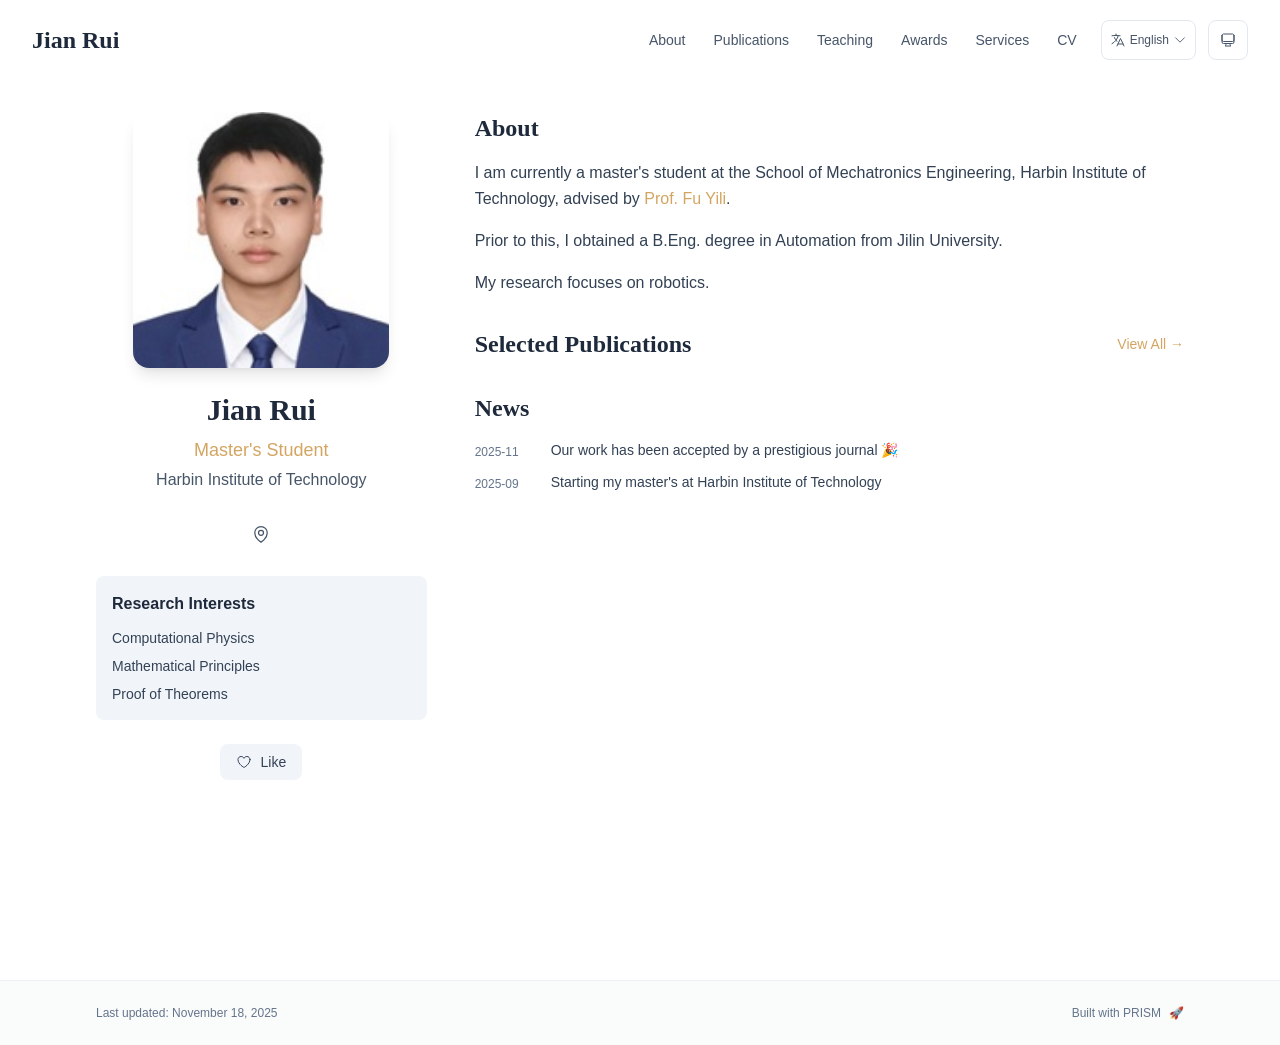
==== commit bd0b9e50: "Update" ====
--- a/index.html
+++ b/index.html
@@ -1,4 +1,4 @@
-<!DOCTYPE html><html lang="en" class="scroll-smooth"><head><meta charSet="utf-8"/><meta name="viewport" content="width=device-width, initial-scale=1"/><link rel="preload" as="image" href="/bio.jpg"/><link rel="stylesheet" href="/_next/static/css/1323167429cc407e.css" data-precedence="next"/><link rel="preload" as="script" fetchPriority="low" href="/_next/static/chunks/webpack-679b75d1c4c2027c.js"/><script src="/_next/static/chunks/4bd1b696-70b6d399998de86a.js" async=""></script><script src="/_next/static/chunks/684-5aaa8290a129f299.js" async=""></script><script src="/_next/static/chunks/main-app-bcc5354f146d82f3.js" async=""></script><script src="/_next/static/chunks/461-a9a5d7b05a71d978.js" async=""></script><script src="/_next/static/chunks/874-6cc630662f3664af.js" async=""></script><script src="/_next/static/chunks/291-e39730cc9327e39b.js" async=""></script><script src="/_next/static/chunks/app/layout-e3acac27861e9cac.js" async=""></script><script src="/_next/static/chunks/178-595a94b9af1e67b5.js" async=""></script><script src="/_next/static/chunks/748-abdcac66b902b175.js" async=""></script><script src="/_next/static/chunks/app/page-6d924430f897a653.js" async=""></script><link rel="icon" href="/favicon.svg" type="image/svg+xml"/><link rel="dns-prefetch" href="https://jialeliu.com"/><link rel="preconnect" href="https://jialeliu.com" crossorigin=""/><link rel="preload" as="font" type="font/woff2" href="https://jialeliu.com/fonts/georgiab.woff2" crossorigin=""/><script>
+<!DOCTYPE html><html lang="en" class="scroll-smooth"><head><meta charSet="utf-8"/><meta name="viewport" content="width=device-width, initial-scale=1"/><link rel="preload" as="image" href="/bio.jpg"/><link rel="stylesheet" href="/_next/static/css/573ee5e4a0c2fdfe.css" data-precedence="next"/><link rel="preload" as="script" fetchPriority="low" href="/_next/static/chunks/webpack-679b75d1c4c2027c.js"/><script src="/_next/static/chunks/4bd1b696-70b6d399998de86a.js" async=""></script><script src="/_next/static/chunks/684-5aaa8290a129f299.js" async=""></script><script src="/_next/static/chunks/main-app-bcc5354f146d82f3.js" async=""></script><script src="/_next/static/chunks/461-a9a5d7b05a71d978.js" async=""></script><script src="/_next/static/chunks/874-6cc630662f3664af.js" async=""></script><script src="/_next/static/chunks/291-e39730cc9327e39b.js" async=""></script><script src="/_next/static/chunks/app/layout-e3acac27861e9cac.js" async=""></script><script src="/_next/static/chunks/178-595a94b9af1e67b5.js" async=""></script><script src="/_next/static/chunks/748-abdcac66b902b175.js" async=""></script><script src="/_next/static/chunks/app/page-6d924430f897a653.js" async=""></script><link rel="icon" href="/favicon.svg" type="image/svg+xml"/><link rel="dns-prefetch" href="https://jialeliu.com"/><link rel="preconnect" href="https://jialeliu.com" crossorigin=""/><link rel="preload" as="font" type="font/woff2" href="https://jialeliu.com/fonts/georgiab.woff2" crossorigin=""/><script>
               try {
                 const theme = localStorage.getItem('theme-storage');
                 const parsed = theme ? JSON.parse(theme) : null;
@@ -57,6 +57,6 @@
       root.lang = 'en';
       root.setAttribute('data-locale', 'en');
     }
-  </script><title>Jiale Liu</title><meta name="description" content="PhD student at the University of Example."/><meta name="author" content="Jiale Liu"/><meta name="keywords" content="Jiale Liu,PhD,Research,University of Example"/><meta name="creator" content="Jiale Liu"/><meta name="publisher" content="Jiale Liu"/><meta property="og:title" content="Jiale Liu"/><meta property="og:description" content="PhD student at the University of Example."/><meta property="og:site_name" content="Jiale Liu&#x27;s Academic Website"/><meta property="og:locale" content="en_US"/><meta property="og:type" content="website"/><meta name="twitter:card" content="summary"/><meta name="twitter:title" content="Jiale Liu"/><meta name="twitter:description" content="PhD student at the University of Example."/><link rel="icon" href="/favicon.svg"/><script>document.querySelectorAll('body link[rel="icon"], body link[rel="apple-touch-icon"]').forEach(el => document.head.appendChild(el))</script><script src="/_next/static/chunks/polyfills-42372ed130431b0a.js" noModule=""></script></head><body class="font-sans antialiased"><div style="visibility:hidden"><nav class="fixed top-0 left-0 right-0 z-50" data-headlessui-state=""><div class="transition-all duration-300 ease-out bg-transparent" style="transform:translateY(-100px)"><div class="max-w-7xl mx-auto px-4 sm:px-6 lg:px-8"><div class="flex justify-between items-center h-16 lg:h-20"><div class="flex-shrink-0" tabindex="0"><a class="text-xl lg:text-2xl font-serif font-semibold text-primary hover:text-accent transition-colors duration-200" href="/">Jiale Liu</a></div><div class="hidden lg:block"><div class="ml-10 flex items-center space-x-3"><div class="relative flex items-baseline space-x-1"><a data-nav-href="/" class="relative px-3 py-2 text-sm font-medium rounded-lg transition-colors duration-150 text-primary" href="/">About</a><a data-nav-href="/publications" class="relative px-3 py-2 text-sm font-medium rounded-lg transition-colors duration-150 text-neutral-600" href="/publications/">Publications</a><a data-nav-href="/teaching" class="relative px-3 py-2 text-sm font-medium rounded-lg transition-colors duration-150 text-neutral-600" href="/teaching/">Teaching</a><a data-nav-href="/awards" class="relative px-3 py-2 text-sm font-medium rounded-lg transition-colors duration-150 text-neutral-600" href="/awards/">Awards</a><a data-nav-href="/services" class="relative px-3 py-2 text-sm font-medium rounded-lg transition-colors duration-150 text-neutral-600" href="/services/">Services</a><a data-nav-href="/cv" class="relative px-3 py-2 text-sm font-medium rounded-lg transition-colors duration-150 text-neutral-600" href="/cv/">CV</a></div><div class="flex items-center justify-center w-14 h-10 rounded-lg border border-neutral-200 dark:border-[rgba(148,163,184,0.24)] bg-background dark:bg-neutral-800"><div class="w-6 h-4 rounded bg-neutral-300 animate-pulse"></div></div><div class="flex items-center justify-center w-10 h-10 rounded-lg border border-neutral-200 dark:border-[rgba(148,163,184,0.24)] bg-background dark:bg-neutral-800"><div class="w-4 h-4 rounded-full bg-neutral-300 animate-pulse"></div></div></div></div><div class="lg:hidden flex items-center space-x-2"><div class="flex items-center justify-center w-14 h-10 rounded-lg border border-neutral-200 dark:border-[rgba(148,163,184,0.24)] bg-background dark:bg-neutral-800"><div class="w-6 h-4 rounded bg-neutral-300 animate-pulse"></div></div><div class="flex items-center justify-center w-10 h-10 rounded-lg border border-neutral-200 dark:border-[rgba(148,163,184,0.24)] bg-background dark:bg-neutral-800"><div class="w-4 h-4 rounded-full bg-neutral-300 animate-pulse"></div></div><button class="inline-flex items-center justify-center p-2 rounded-md text-neutral-600 hover:text-primary hover:bg-neutral-100 dark:hover:bg-neutral-800 focus:outline-none focus:ring-2 focus:ring-inset focus:ring-accent transition-colors duration-200" id="headlessui-disclosure-button-«R7pdb»" type="button" aria-expanded="false" data-headlessui-state=""><span class="sr-only">Open main menu</span><div><svg xmlns="http://www.w3.org/2000/svg" fill="none" viewBox="0 0 24 24" stroke-width="1.5" stroke="currentColor" aria-hidden="true" data-slot="icon" class="block h-6 w-6"><path stroke-linecap="round" stroke-linejoin="round" d="M3.75 6.75h16.5M3.75 12h16.5m-16.5 5.25h16.5"></path></svg></div></button></div></div></div></div></nav><main class="min-h-screen pt-16 lg:pt-20"><div class="max-w-6xl mx-auto px-4 sm:px-6 lg:px-8 py-8 bg-background min-h-screen"><div class="grid grid-cols-1 lg:grid-cols-3 gap-12"><div class="lg:col-span-1"><div class="sticky top-8" style="opacity:0;transform:translateY(20px)"><div class="w-64 h-64 mx-auto mb-6 rounded-2xl overflow-hidden shadow-lg hover:shadow-xl transition-all duration-200 hover:scale-105"><img alt="Jiale Liu" width="256" height="256" decoding="async" data-nimg="1" class="w-full h-full object-cover object-[32%_center]" style="color:transparent" src="/bio.jpg"/></div><div class="text-center mb-6"><h1 class="text-3xl font-serif font-bold text-primary mb-2">Jiale Liu</h1><p class="text-lg text-accent font-medium mb-1">PhD Student</p><p class="text-neutral-600 mb-2">University of Example</p></div><div class="flex flex-wrap justify-center gap-3 sm:gap-4 mb-6 relative px-2"><div class="relative"><button class="p-2 sm:p-2 transition-colors duration-200 text-neutral-600 dark:text-neutral-400 hover:text-accent" aria-label="Email"><svg xmlns="http://www.w3.org/2000/svg" fill="none" viewBox="0 0 24 24" stroke-width="1.5" stroke="currentColor" aria-hidden="true" data-slot="icon" class="h-5 w-5"><path stroke-linecap="round" stroke-linejoin="round" d="M21.75 6.75v10.5a2.25 2.25 0 0 1-2.25 2.25h-15a2.25 2.25 0 0 1-2.25-2.25V6.75m19.5 0A2.25 2.25 0 0 0 19.5 4.5h-15a2.25 2.25 0 0 0-2.25 2.25m19.5 0v.243a2.25 2.25 0 0 1-1.07 1.916l-7.5 4.615a2.25 2.25 0 0 1-2.36 0L3.32 8.91a2.25 2.25 0 0 1-1.07-1.916V6.75"></path></svg></button></div><div class="relative"><button class="p-2 sm:p-2 transition-colors duration-200 text-neutral-600 dark:text-neutral-400 hover:text-accent" aria-label="Location"><svg xmlns="http://www.w3.org/2000/svg" fill="none" viewBox="0 0 24 24" stroke-width="1.5" stroke="currentColor" aria-hidden="true" data-slot="icon" class="h-5 w-5"><path stroke-linecap="round" stroke-linejoin="round" d="M15 10.5a3 3 0 1 1-6 0 3 3 0 0 1 6 0Z"></path><path stroke-linecap="round" stroke-linejoin="round" d="M19.5 10.5c0 7.142-7.5 11.25-7.5 11.25S4.5 17.642 4.5 10.5a7.5 7.5 0 1 1 15 0Z"></path></svg></button></div><a href="https://scholar.google.com" target="_blank" rel="noopener noreferrer" class="p-2 sm:p-2 text-neutral-600 dark:text-neutral-400 hover:text-accent transition-colors duration-200" aria-label="Google Scholar"><svg xmlns="http://www.w3.org/2000/svg" fill="none" viewBox="0 0 24 24" stroke-width="1.5" stroke="currentColor" aria-hidden="true" data-slot="icon" class="h-5 w-5"><path stroke-linecap="round" stroke-linejoin="round" d="M4.26 10.147a60.438 60.438 0 0 0-.491 6.347A48.62 48.62 0 0 1 12 20.904a48.62 48.62 0 0 1 8.232-4.41 60.46 60.46 0 0 0-.491-6.347m-15.482 0a50.636 50.636 0 0 0-2.658-.813A59.906 59.906 0 0 1 12 3.493a59.903 59.903 0 0 1 10.399 5.84c-.896.248-1.783.52-2.658.814m-15.482 0A50.717 50.717 0 0 1 12 13.489a50.702 50.702 0 0 1 7.74-3.342M6.75 15a.75.75 0 1 0 0-1.5.75.75 0 0 0 0 1.5Zm0 0v-3.675A55.378 55.378 0 0 1 12 8.443m-7.007 11.55A5.981 5.981 0 0 0 6.75 15.75v-1.5"></path></svg></a><a href="https://orcid.org" target="_blank" rel="noopener noreferrer" class="p-2 sm:p-2 text-neutral-600 dark:text-neutral-400 hover:text-accent transition-colors duration-200" aria-label="ORCID"><svg viewBox="0 0 24 24" fill="currentColor" class="h-5 w-5" xmlns="http://www.w3.org/2000/svg"><path d="M12 0C5.372 0 0 5.372 0 12s5.372 12 12 12 12-5.372 12-12S18.628 0 12 0zM7.369 4.378c.525 0 .947.431.947.947s-.422.947-.947.947a.95.95 0 0 1-.947-.947c0-.525.422-.947.947-.947zm-.722 3.038h1.444v10.041H6.647V7.416zm3.562 0h3.9c3.712 0 5.344 2.653 5.344 5.025 0 2.578-2.016 5.025-5.325 5.025h-3.919V7.416zm1.444 1.303v7.444h2.297c3.272 0 4.022-2.484 4.022-3.722 0-2.016-1.284-3.722-4.097-3.722h-2.222z"></path></svg></a><a href="https://github.com" target="_blank" rel="noopener noreferrer" class="p-2 sm:p-2 text-neutral-600 dark:text-neutral-400 hover:text-accent transition-colors duration-200" aria-label="GitHub"><svg xmlns="http://www.w3.org/2000/svg" width="24" height="24" viewBox="0 0 24 24" fill="none" stroke="currentColor" stroke-width="2" stroke-linecap="round" stroke-linejoin="round" class="lucide lucide-github h-5 w-5" aria-hidden="true"><path d="M15 22v-4a4.8 4.8 0 0 0-1-3.5c3 0 6-2 6-5.5.08-1.25-.27-2.48-1-3.5.28-1.15.28-2.35 0-3.5 0 0-1 0-3 1.5-2.64-.5-5.36-.5-8 0C6 2 5 2 5 2c-.3 1.15-.3 2.35 0 3.5A5.403 5.403 0 0 0 4 9c0 3.5 3 5.5 6 5.5-.39.49-.68 1.05-.85 1.65-.17.6-.22 1.23-.15 1.85v4"></path><path d="M9 18c-4.51 2-5-2-7-2"></path></svg></a><a href="https://linkedin.com" target="_blank" rel="noopener noreferrer" class="p-2 sm:p-2 text-neutral-600 dark:text-neutral-400 hover:text-accent transition-colors duration-200" aria-label="LinkedIn"><svg xmlns="http://www.w3.org/2000/svg" width="24" height="24" viewBox="0 0 24 24" fill="none" stroke="currentColor" stroke-width="2" stroke-linecap="round" stroke-linejoin="round" class="lucide lucide-linkedin h-5 w-5" aria-hidden="true"><path d="M16 8a6 6 0 0 1 6 6v7h-4v-7a2 2 0 0 0-2-2 2 2 0 0 0-2 2v7h-4v-7a6 6 0 0 1 6-6z"></path><rect width="4" height="12" x="2" y="9"></rect><circle cx="4" cy="4" r="2"></circle></svg></a></div><div class="bg-neutral-100 dark:bg-neutral-800 rounded-lg p-4 mb-6 hover:shadow-lg transition-all duration-200 hover:scale-[1.02]"><h3 class="font-semibold text-primary mb-3">Research Interests</h3><div class="space-y-2 text-sm text-neutral-700 dark:text-neutral-500"><div>Computational Physics</div><div>Mathematical Principles</div><div>Proof of Theorems</div></div></div><div class="flex justify-center"><div class="relative"><button class="flex items-center space-x-2 px-4 py-2 rounded-lg font-medium text-sm transition-all duration-200 bg-neutral-100 dark:bg-neutral-800 text-neutral-700 dark:text-neutral-500 hover:bg-red-50 dark:hover:bg-red-900/20 hover:text-red-600 dark:hover:text-red-400 cursor-pointer" tabindex="0"><svg xmlns="http://www.w3.org/2000/svg" fill="none" viewBox="0 0 24 24" stroke-width="1.5" stroke="currentColor" aria-hidden="true" data-slot="icon" class="h-4 w-4"><path stroke-linecap="round" stroke-linejoin="round" d="M21 8.25c0-2.485-2.099-4.5-4.688-4.5-1.935 0-3.597 1.126-4.312 2.733-.715-1.607-2.377-2.733-4.313-2.733C5.1 3.75 3 5.765 3 8.25c0 7.22 9 12 9 12s9-4.78 9-12Z"></path></svg><span>Like</span></button></div></div></div></div><div class="lg:col-span-2 space-y-8"><section id="about" class="scroll-mt-24 space-y-8"><section style="opacity:0;transform:translateY(20px)"><h2 class="text-2xl font-serif font-bold text-primary mb-4">About</h2><div class="text-neutral-700 dark:text-neutral-600 leading-relaxed"><p class="mb-4 last:mb-0">I am a PhD student at the School of Science, University of Example, advised by <a href="https://example.com" node="[object Object]" target="_blank" rel="noopener noreferrer" class="text-accent font-medium transition-all duration-200 rounded hover:bg-accent/10 hover:shadow-sm">Prof. Advisor One</a> and <a href="https://example.com" node="[object Object]" target="_blank" rel="noopener noreferrer" class="text-accent font-medium transition-all duration-200 rounded hover:bg-accent/10 hover:shadow-sm">Dr. Advisor Two</a>.</p>
-<p class="mb-4 last:mb-0">Prior to this, I obtained a BSc degree with First Class Honours in Natural Science from the University of Example.</p>
-<p class="mb-4 last:mb-0">My current research focuses on investigating the mathematical principles of natural philosophy.</p></div></section><section style="opacity:0;transform:translateY(20px)"><div class="flex items-center justify-between mb-4"><h2 class="text-2xl font-serif font-bold text-primary">Selected Publications</h2><a class="text-accent hover:text-accent-dark text-sm font-medium transition-all duration-200 rounded hover:bg-accent/10 hover:shadow-sm" href="/publications/">View All<!-- --> →</a></div><div class="space-y-4"></div></section><section style="opacity:0;transform:translateY(20px)"><h2 class="text-2xl font-serif font-bold text-primary mb-4">News</h2><div class="space-y-3"><div class="flex items-start space-x-3"><span class="text-xs text-neutral-500 mt-1 w-16 flex-shrink-0">2025-11</span><p class="text-sm text-neutral-700">Our work has been accepted by a prestigious journal 🎉</p></div><div class="flex items-start space-x-3"><span class="text-xs text-neutral-500 mt-1 w-16 flex-shrink-0">2025-09</span><p class="text-sm text-neutral-700">Starting my PhD at the University of Example</p></div></div></section></section></div></div></div><!--$--><!--/$--><!--$--><!--/$--></main><footer class="border-t border-neutral-200/50 bg-neutral-50/50 dark:bg-neutral-900/50 dark:border-neutral-700/50"><div class="max-w-6xl mx-auto px-4 sm:px-6 lg:px-8 py-6"><div class="flex flex-col sm:flex-row justify-between items-center gap-2"><p class="text-xs text-neutral-500">Last updated<!-- -->: <!-- -->November 18, 2025</p><p class="text-xs text-neutral-500 flex items-center"><a href="https://github.com/xyjoey/PRISM" target="_blank" rel="noopener noreferrer">Built with PRISM</a><span class="ml-2">🚀</span></p></div></div></footer></div><script src="/_next/static/chunks/webpack-679b75d1c4c2027c.js" async=""></script><script>(self.__next_f=self.__next_f||[]).push([0])</script><script>self.__next_f.push([1,"1:\"$Sreact.fragment\"\n3:I[3719,[\"461\",\"static/chunks/461-a9a5d7b05a71d978.js\",\"874\",\"static/chunks/874-6cc630662f3664af.js\",\"291\",\"static/chunks/291-e39730cc9327e39b.js\",\"177\",\"static/chunks/app/layout-e3acac27861e9cac.js\"],\"ThemeProvider\"]\n4:I[310,[\"461\",\"static/chunks/461-a9a5d7b05a71d978.js\",\"874\",\"static/chunks/874-6cc630662f3664af.js\",\"291\",\"static/chunks/291-e39730cc9327e39b.js\",\"177\",\"static/chunks/app/layout-e3acac27861e9cac.js\"],\"LocaleProvider\"]\n5:I[4574,[\"461\",\"static/chunks/461-a9a5d7b05a71d978.js\",\"874\",\"static/chunks/874-6cc630662f3664af.js\",\"291\",\"static/chunks/291-e39730cc9327e39b.js\",\"177\",\"static/chunks/app/layout-e3acac27861e9cac.js\"],\"default\"]\n6:I[7555,[],\"\"]\n7:I[1295,[],\"\"]\n8:I[2548,[\"461\",\"static/chunks/461-a9a5d7b05a71d978.js\",\"874\",\"static/chunks/874-6cc630662f3664af.js\",\"291\",\"static/chunks/291-e39730cc9327e39b.js\",\"177\",\"static/chunks/app/layout-e3acac27861e9cac.js\"],\"default\"]\n9:I[6613,[\"461\",\"static/chunks/461-a9a5d7b05a71d978.js\",\"178\",\"static/chunks/178-595a94b9af1e67b5.js\",\"874\",\"static/chunks/874-6cc630662f3664af.js\",\"748\",\"static/chunks/748-abdcac66b902b175.js\",\"974\",\"static/chunks/app/page-6d924430f897a653.js\"],\"default\"]\na:I[9665,[],\"MetadataBoundary\"]\nc:I[9665,[],\"OutletBoundary\"]\nf:I[4911,[],\"AsyncMetadataOutlet\"]\n11:I[9665,[],\"ViewportBoundary\"]\n13:I[6614,[],\"\"]\n:HL[\"/_next/static/css/1323167429cc407e.css\",\"style\"]\n2:T590,\n    try {\n      const cfg = {\"enabled\":true,\"locales\":[\"zh\",\"en\"],\"defaultLocale\":\"en\",\"mode\":\"auto\",\"fixedLocale\":\"en\",\"persist\":true,\"switcher\":true,\"labels\":{\"zh\":\"中文\",\"en\":\"English\"}};\n      const storageKey = 'locale-storage';\n      const normalize = (value) =\u003e typeof value === 'string' ? value.trim().replace('_', '-').toLowerCase() : '';\n      const matchLocale = (candidate) =\u003e {\n        const normalized = normalize(candidate);\n        if (!normalized) return null;\n        if (cfg.locales.includes(normalized)) return normalized;\n        const language = normalized.split('-')[0];\n        if (cfg.locales.includes(language)) return language;\n        "])</script><script>self.__next_f.push([1,"return null;\n      };\n\n      let resolved = null;\n\n      if (cfg.persist) {\n        resolved = matchLocale(localStorage.getItem(storageKey));\n      }\n\n      if (!resolved) {\n        if (cfg.mode === 'fixed') {\n          resolved = cfg.fixedLocale;\n        } else {\n          resolved = matchLocale(navigator.language);\n        }\n      }\n\n      if (!resolved) {\n        resolved = cfg.defaultLocale;\n      }\n\n      const root = document.documentElement;\n      root.lang = resolved;\n      root.setAttribute('data-locale', resolved);\n\n      if (cfg.persist) {\n        localStorage.setItem(storageKey, resolved);\n      }\n    } catch (e) {\n      const root = document.documentElement;\n      root.lang = 'en';\n      root.setAttribute('data-locale', 'en');\n    }\n  "])</script><script>self.__next_f.push([1,"0:{\"P\":null,\"b\":\"f9OnoJX8hzb6cyAl4AfW1\",\"p\":\"\",\"c\":[\"\",\"\"],\"i\":false,\"f\":[[[\"\",{\"children\":[\"__PAGE__\",{}]},\"$undefined\",\"$undefined\",true],[\"\",[\"$\",\"$1\",\"c\",{\"children\":[[[\"$\",\"link\",\"0\",{\"rel\":\"stylesheet\",\"href\":\"/_next/static/css/1323167429cc407e.css\",\"precedence\":\"next\",\"crossOrigin\":\"$undefined\",\"nonce\":\"$undefined\"}]],[\"$\",\"html\",null,{\"lang\":\"en\",\"className\":\"scroll-smooth\",\"suppressHydrationWarning\":true,\"children\":[[\"$\",\"head\",null,{\"children\":[[\"$\",\"link\",null,{\"rel\":\"icon\",\"href\":\"/favicon.svg\",\"type\":\"image/svg+xml\"}],[\"$\",\"link\",null,{\"rel\":\"dns-prefetch\",\"href\":\"https://jialeliu.com\"}],[\"$\",\"link\",null,{\"rel\":\"preconnect\",\"href\":\"https://jialeliu.com\",\"crossOrigin\":\"\"}],[\"$\",\"link\",null,{\"rel\":\"preload\",\"as\":\"font\",\"type\":\"font/woff2\",\"href\":\"https://jialeliu.com/fonts/georgiab.woff2\",\"crossOrigin\":\"\"}],[\"$\",\"script\",null,{\"dangerouslySetInnerHTML\":{\"__html\":\"\\n              try {\\n                const theme = localStorage.getItem('theme-storage');\\n                const parsed = theme ? JSON.parse(theme) : null;\\n                const setting = parsed?.state?.theme || 'system';\\n                const prefersDark = typeof window !== 'undefined' \u0026\u0026 window.matchMedia \u0026\u0026 window.matchMedia('(prefers-color-scheme: dark)').matches;\\n                const effective = setting === 'dark' ? 'dark' : (setting === 'light' ? 'light' : (prefersDark ? 'dark' : 'light'));\\n                var root = document.documentElement;\\n                root.classList.add(effective);\\n                root.setAttribute('data-theme', effective);\\n              } catch (e) {\\n                var root = document.documentElement;\\n                root.classList.add('light');\\n                root.setAttribute('data-theme', 'light');\\n              }\\n            \"}}],[\"$\",\"script\",null,{\"dangerouslySetInnerHTML\":{\"__html\":\"$2\"}}]]}],[\"$\",\"body\",null,{\"className\":\"font-sans antialiased\",\"children\":[\"$\",\"$L3\",null,{\"children\":[\"$\",\"$L4\",null,{\"config\":{\"enabled\":true,\"locales\":[\"zh\",\"en\"],\"defaultLocale\":\"en\",\"mode\":\"auto\",\"fixedLocale\":\"en\",\"persist\":true,\"switcher\":true,\"labels\":{\"zh\":\"中文\",\"en\":\"English\"}},\"children\":[[\"$\",\"$L5\",null,{\"items\":[{\"title\":\"About\",\"type\":\"page\",\"target\":\"about\",\"href\":\"/\"},{\"title\":\"Publications\",\"type\":\"page\",\"target\":\"publications\",\"href\":\"/publications\"},{\"title\":\"Teaching\",\"type\":\"page\",\"target\":\"teaching\",\"href\":\"/teaching\"},{\"title\":\"Awards\",\"type\":\"page\",\"target\":\"awards\",\"href\":\"/awards\"},{\"title\":\"Services\",\"type\":\"page\",\"target\":\"services\",\"href\":\"/services\"},{\"title\":\"CV\",\"type\":\"page\",\"target\":\"cv\",\"href\":\"/cv\"}],\"siteTitle\":\"Jiale Liu\",\"enableOnePageMode\":false,\"i18n\":\"$0:f:0:1:1:props:children:1:props:children:1:props:children:props:children:props:config\",\"itemsByLocale\":{\"zh\":[{\"title\":\"关于我\",\"type\":\"page\",\"target\":\"about\",\"href\":\"/\"},{\"title\":\"论文\",\"type\":\"page\",\"target\":\"publications\",\"href\":\"/publications\"},{\"title\":\"教学\",\"type\":\"page\",\"target\":\"teaching\",\"href\":\"/teaching\"},{\"title\":\"奖项\",\"type\":\"page\",\"target\":\"awards\",\"href\":\"/awards\"},{\"title\":\"服务\",\"type\":\"page\",\"target\":\"services\",\"href\":\"/services\"},{\"title\":\"简历\",\"type\":\"page\",\"target\":\"cv\",\"href\":\"/cv\"}],\"en\":[{\"title\":\"About\",\"type\":\"page\",\"target\":\"about\",\"href\":\"/\"},{\"title\":\"Publications\",\"type\":\"page\",\"target\":\"publications\",\"href\":\"/publications\"},{\"title\":\"Teaching\",\"type\":\"page\",\"target\":\"teaching\",\"href\":\"/teaching\"},{\"title\":\"Awards\",\"type\":\"page\",\"target\":\"awards\",\"href\":\"/awards\"},{\"title\":\"Services\",\"type\":\"page\",\"target\":\"services\",\"href\":\"/services\"},{\"title\":\"CV\",\"type\":\"page\",\"target\":\"cv\",\"href\":\"/cv\"}]},\"siteTitleByLocale\":{\"zh\":\"刘嘉乐\",\"en\":\"Jiale Liu\"}}],[\"$\",\"main\",null,{\"className\":\"min-h-screen pt-16 lg:pt-20\",\"children\":[\"$\",\"$L6\",null,{\"parallelRouterKey\":\"children\",\"error\":\"$undefined\",\"errorStyles\":\"$undefined\",\"errorScripts\":\"$undefined\",\"template\":[\"$\",\"$L7\",null,{}],\"templateStyles\":\"$undefined\",\"templateScripts\":\"$undefined\",\"notFound\":[[[\"$\",\"title\",null,{\"children\":\"404: This page could not be found.\"}],[\"$\",\"div\",null,{\"style\":{\"fontFamily\":\"system-ui,\\\"Segoe UI\\\",Roboto,Helvetica,Arial,sans-serif,\\\"Apple Color Emoji\\\",\\\"Segoe UI Emoji\\\"\",\"height\":\"100vh\",\"textAlign\":\"center\",\"display\":\"flex\",\"flexDirection\":\"column\",\"alignItems\":\"center\",\"justifyContent\":\"center\"},\"children\":[\"$\",\"div\",null,{\"children\":[[\"$\",\"style\",null,{\"dangerouslySetInnerHTML\":{\"__html\":\"body{color:#000;background:#fff;margin:0}.next-error-h1{border-right:1px solid rgba(0,0,0,.3)}@media (prefers-color-scheme:dark){body{color:#fff;background:#000}.next-error-h1{border-right:1px solid rgba(255,255,255,.3)}}\"}}],[\"$\",\"h1\",null,{\"className\":\"next-error-h1\",\"style\":{\"display\":\"inline-block\",\"margin\":\"0 20px 0 0\",\"padding\":\"0 23px 0 0\",\"fontSize\":24,\"fontWeight\":500,\"verticalAlign\":\"top\",\"lineHeight\":\"49px\"},\"children\":404}],[\"$\",\"div\",null,{\"style\":{\"display\":\"inline-block\"},\"children\":[\"$\",\"h2\",null,{\"style\":{\"fontSize\":14,\"fontWeight\":400,\"lineHeight\":\"49px\",\"margin\":0},\"children\":\"This page could not be found.\"}]}]]}]}]],[]],\"forbidden\":\"$undefined\",\"unauthorized\":\"$undefined\"}]}],[\"$\",\"$L8\",null,{\"lastUpdated\":\"November 18, 2025\",\"lastUpdatedByLocale\":{\"zh\":\"2025年11月18日\",\"en\":\"November 18, 2025\"},\"defaultLocale\":\"en\"}]]}]}]}]]}]]}],{\"children\":[\"__PAGE__\",[\"$\",\"$1\",\"c\",{\"children\":[[\"$\",\"$L9\",null,{\"dataByLocale\":{\"zh\":{\"author\":{\"name\":\"刘嘉乐\",\"title\":\"博士生\",\"institution\":\"某某大学\",\"avatar\":\"/bio.jpg\"},\"social\":{\"email\":\"john.doe@example.com\",\"location\":\"城市，国家\",\"location_url\":\"https://maps.google.com\",\"location_details\":[\"理科楼 123 室，\",\"大学路，城市，国家\"],\"google_scholar\":\"https://scholar.google.com\",\"orcid\":\"https://orcid.org\",\"github\":\"https://github.com\",\"linkedin\":\"https://linkedin.com\"},\"features\":{\"enable_likes\":true,\"enable_one_page_mode\":false},\"enableOnePageMode\":false,\"researchInterests\":[\"计算物理\",\"数学原理\",\"定理证明\"],\"pagesToShow\":[{\"type\":\"about\",\"id\":\"about\",\"sections\":[{\"id\":\"about\",\"type\":\"markdown\",\"source\":\"bio.md\",\"title\":\"关于我\",\"content\":\"我目前是哈尔滨工业大学机电工程学院硕士生，导师是[付宜利教授](http://homepage.hit.edu.cn/fuyili)。\\n\\n此前，我在吉林大学大学获得自动化工学学士学位。\\n\\n我的研究主要关注于机器人技术。\\n\"},{\"id\":\"featured_publications\",\"type\":\"publications\",\"title\":\"精选论文\",\"filter\":\"selected\",\"limit\":5,\"publications\":[]},{\"id\":\"news\",\"type\":\"list\",\"title\":\"动态\",\"source\":\"news.toml\",\"items\":[{\"date\":\"2025-11\",\"content\":\"我们的工作被顶级期刊接收了 🎉\"},{\"date\":\"2025-09\",\"content\":\"在某某大学开始博士学习\"}]}]}]},\"en\":{\"author\":{\"name\":\"Jiale Liu\",\"title\":\"PhD Student\",\"institution\":\"University of Example\",\"avatar\":\"/bio.jpg\"},\"social\":{\"email\":\"john.doe@example.com\",\"location\":\"City, Country\",\"location_url\":\"https://maps.google.com\",\"location_details\":[\"Room 123, Science Building,\",\"University Avenue, City, Country\"],\"google_scholar\":\"https://scholar.google.com\",\"orcid\":\"https://orcid.org\",\"github\":\"https://github.com\",\"linkedin\":\"https://linkedin.com\"},\"features\":{\"enable_likes\":true,\"enable_one_page_mode\":false},\"enableOnePageMode\":false,\"researchInterests\":[\"Computational Physics\",\"Mathematical Principles\",\"Proof of Theorems\"],\"pagesToShow\":[{\"type\":\"about\",\"id\":\"about\",\"sections\":[{\"id\":\"about\",\"type\":\"markdown\",\"source\":\"bio.md\",\"title\":\"About\",\"content\":\"I am a PhD student at the School of Science, University of Example, advised by [Prof. Advisor One](https://example.com) and [Dr. Advisor Two](https://example.com).\\n\\nPrior to this, I obtained a BSc degree with First Class Honours in Natural Science from the University of Example.\\n\\nMy current research focuses on investigating the mathematical principles of natural philosophy.\"},{\"id\":\"featured_publications\",\"type\":\"publications\",\"title\":\"Selected Publications\",\"filter\":\"selected\",\"limit\":5,\"publications\":[]},{\"id\":\"news\",\"type\":\"list\",\"title\":\"News\",\"source\":\"news.toml\",\"items\":[{\"date\":\"2025-11\",\"content\":\"Our work has been accepted by a prestigious journal 🎉\"},{\"date\":\"2025-09\",\"content\":\"Starting my PhD at the University of Example\"}]}]}]}},\"defaultLocale\":\"en\"}],[\"$\",\"$La\",null,{\"children\":\"$Lb\"}],null,[\"$\",\"$Lc\",null,{\"children\":[\"$Ld\",\"$Le\",[\"$\",\"$Lf\",null,{\"promise\":\"$@10\"}]]}]]}],{},null,false]},null,false],[\"$\",\"$1\",\"h\",{\"children\":[null,[\"$\",\"$1\",\"tO2iPBkfmBd4rlHTdLot1\",{\"children\":[[\"$\",\"$L11\",null,{\"children\":\"$L12\"}],null]}],null]}],false]],\"m\":\"$undefined\",\"G\":[\"$13\",\"$undefined\"],\"s\":false,\"S\":true}\n"])</script><script>self.__next_f.push([1,"14:\"$Sreact.suspense\"\n15:I[4911,[],\"AsyncMetadata\"]\nb:[\"$\",\"$14\",null,{\"fallback\":null,\"children\":[\"$\",\"$L15\",null,{\"promise\":\"$@16\"}]}]\n"])</script><script>self.__next_f.push([1,"e:null\n"])</script><script>self.__next_f.push([1,"12:[[\"$\",\"meta\",\"0\",{\"charSet\":\"utf-8\"}],[\"$\",\"meta\",\"1\",{\"name\":\"viewport\",\"content\":\"width=device-width, initial-scale=1\"}]]\nd:null\n"])</script><script>self.__next_f.push([1,"16:{\"metadata\":[[\"$\",\"title\",\"0\",{\"children\":\"Jiale Liu\"}],[\"$\",\"meta\",\"1\",{\"name\":\"description\",\"content\":\"PhD student at the University of Example.\"}],[\"$\",\"meta\",\"2\",{\"name\":\"author\",\"content\":\"Jiale Liu\"}],[\"$\",\"meta\",\"3\",{\"name\":\"keywords\",\"content\":\"Jiale Liu,PhD,Research,University of Example\"}],[\"$\",\"meta\",\"4\",{\"name\":\"creator\",\"content\":\"Jiale Liu\"}],[\"$\",\"meta\",\"5\",{\"name\":\"publisher\",\"content\":\"Jiale Liu\"}],[\"$\",\"meta\",\"6\",{\"property\":\"og:title\",\"content\":\"Jiale Liu\"}],[\"$\",\"meta\",\"7\",{\"property\":\"og:description\",\"content\":\"PhD student at the University of Example.\"}],[\"$\",\"meta\",\"8\",{\"property\":\"og:site_name\",\"content\":\"Jiale Liu's Academic Website\"}],[\"$\",\"meta\",\"9\",{\"property\":\"og:locale\",\"content\":\"en_US\"}],[\"$\",\"meta\",\"10\",{\"property\":\"og:type\",\"content\":\"website\"}],[\"$\",\"meta\",\"11\",{\"name\":\"twitter:card\",\"content\":\"summary\"}],[\"$\",\"meta\",\"12\",{\"name\":\"twitter:title\",\"content\":\"Jiale Liu\"}],[\"$\",\"meta\",\"13\",{\"name\":\"twitter:description\",\"content\":\"PhD student at the University of Example.\"}],[\"$\",\"link\",\"14\",{\"rel\":\"icon\",\"href\":\"/favicon.svg\"}]],\"error\":null,\"digest\":\"$undefined\"}\n10:{\"metadata\":\"$16:metadata\",\"error\":null,\"digest\":\"$undefined\"}\n"])</script></body></html>+  </script><title>Jian Rui</title><meta name="description" content="Master&#x27;s student at Harbin Institute of Technology."/><meta name="author" content="Jian Rui"/><meta name="keywords" content="Jian Rui,PhD,Research,Harbin Institute of Technology"/><meta name="creator" content="Jian Rui"/><meta name="publisher" content="Jian Rui"/><meta property="og:title" content="Jian Rui"/><meta property="og:description" content="Master&#x27;s student at Harbin Institute of Technology."/><meta property="og:site_name" content="Jian Rui&#x27;s Academic Website"/><meta property="og:locale" content="en_US"/><meta property="og:type" content="website"/><meta name="twitter:card" content="summary"/><meta name="twitter:title" content="Jian Rui"/><meta name="twitter:description" content="Master&#x27;s student at Harbin Institute of Technology."/><link rel="icon" href="/favicon.svg"/><script>document.querySelectorAll('body link[rel="icon"], body link[rel="apple-touch-icon"]').forEach(el => document.head.appendChild(el))</script><script src="/_next/static/chunks/polyfills-42372ed130431b0a.js" noModule=""></script></head><body class="font-sans antialiased"><div style="visibility:hidden"><nav class="fixed top-0 left-0 right-0 z-50" data-headlessui-state=""><div class="transition-all duration-300 ease-out bg-transparent" style="transform:translateY(-100px)"><div class="max-w-7xl mx-auto px-4 sm:px-6 lg:px-8"><div class="flex justify-between items-center h-16 lg:h-20"><div class="flex-shrink-0" tabindex="0"><a class="text-xl lg:text-2xl font-serif font-semibold text-primary hover:text-accent transition-colors duration-200" href="/">Jian Rui</a></div><div class="hidden lg:block"><div class="ml-10 flex items-center space-x-3"><div class="relative flex items-baseline space-x-1"><a data-nav-href="/" class="relative px-3 py-2 text-sm font-medium rounded-lg transition-colors duration-150 text-primary" href="/">About</a><a data-nav-href="/publications" class="relative px-3 py-2 text-sm font-medium rounded-lg transition-colors duration-150 text-neutral-600" href="/publications/">Publications</a><a data-nav-href="/teaching" class="relative px-3 py-2 text-sm font-medium rounded-lg transition-colors duration-150 text-neutral-600" href="/teaching/">Teaching</a><a data-nav-href="/awards" class="relative px-3 py-2 text-sm font-medium rounded-lg transition-colors duration-150 text-neutral-600" href="/awards/">Awards</a><a data-nav-href="/services" class="relative px-3 py-2 text-sm font-medium rounded-lg transition-colors duration-150 text-neutral-600" href="/services/">Services</a><a data-nav-href="/cv" class="relative px-3 py-2 text-sm font-medium rounded-lg transition-colors duration-150 text-neutral-600" href="/cv/">CV</a></div><div class="flex items-center justify-center w-14 h-10 rounded-lg border border-neutral-200 dark:border-[rgba(148,163,184,0.24)] bg-background dark:bg-neutral-800"><div class="w-6 h-4 rounded bg-neutral-300 animate-pulse"></div></div><div class="flex items-center justify-center w-10 h-10 rounded-lg border border-neutral-200 dark:border-[rgba(148,163,184,0.24)] bg-background dark:bg-neutral-800"><div class="w-4 h-4 rounded-full bg-neutral-300 animate-pulse"></div></div></div></div><div class="lg:hidden flex items-center space-x-2"><div class="flex items-center justify-center w-14 h-10 rounded-lg border border-neutral-200 dark:border-[rgba(148,163,184,0.24)] bg-background dark:bg-neutral-800"><div class="w-6 h-4 rounded bg-neutral-300 animate-pulse"></div></div><div class="flex items-center justify-center w-10 h-10 rounded-lg border border-neutral-200 dark:border-[rgba(148,163,184,0.24)] bg-background dark:bg-neutral-800"><div class="w-4 h-4 rounded-full bg-neutral-300 animate-pulse"></div></div><button class="inline-flex items-center justify-center p-2 rounded-md text-neutral-600 hover:text-primary hover:bg-neutral-100 dark:hover:bg-neutral-800 focus:outline-none focus:ring-2 focus:ring-inset focus:ring-accent transition-colors duration-200" id="headlessui-disclosure-button-«R7pdb»" type="button" aria-expanded="false" data-headlessui-state=""><span class="sr-only">Open main menu</span><div><svg xmlns="http://www.w3.org/2000/svg" fill="none" viewBox="0 0 24 24" stroke-width="1.5" stroke="currentColor" aria-hidden="true" data-slot="icon" class="block h-6 w-6"><path stroke-linecap="round" stroke-linejoin="round" d="M3.75 6.75h16.5M3.75 12h16.5m-16.5 5.25h16.5"></path></svg></div></button></div></div></div></div></nav><main class="min-h-screen pt-16 lg:pt-20"><div class="max-w-6xl mx-auto px-4 sm:px-6 lg:px-8 py-8 bg-background min-h-screen"><div class="grid grid-cols-1 lg:grid-cols-3 gap-12"><div class="lg:col-span-1"><div class="sticky top-8" style="opacity:0;transform:translateY(20px)"><div class="w-64 h-64 mx-auto mb-6 rounded-2xl overflow-hidden shadow-lg hover:shadow-xl transition-all duration-200 hover:scale-105"><img alt="Jian Rui" width="256" height="256" decoding="async" data-nimg="1" class="w-full h-full object-cover object-[32%_center]" style="color:transparent" src="/bio.jpg"/></div><div class="text-center mb-6"><h1 class="text-3xl font-serif font-bold text-primary mb-2">Jian Rui</h1><p class="text-lg text-accent font-medium mb-1">Master&#x27;s Student</p><p class="text-neutral-600 mb-2">Harbin Institute of Technology</p></div><div class="flex flex-wrap justify-center gap-3 sm:gap-4 mb-6 relative px-2"><div class="relative"><button class="p-2 sm:p-2 transition-colors duration-200 text-neutral-600 dark:text-neutral-400 hover:text-accent" aria-label="Location"><svg xmlns="http://www.w3.org/2000/svg" fill="none" viewBox="0 0 24 24" stroke-width="1.5" stroke="currentColor" aria-hidden="true" data-slot="icon" class="h-5 w-5"><path stroke-linecap="round" stroke-linejoin="round" d="M15 10.5a3 3 0 1 1-6 0 3 3 0 0 1 6 0Z"></path><path stroke-linecap="round" stroke-linejoin="round" d="M19.5 10.5c0 7.142-7.5 11.25-7.5 11.25S4.5 17.642 4.5 10.5a7.5 7.5 0 1 1 15 0Z"></path></svg></button></div></div><div class="bg-neutral-100 dark:bg-neutral-800 rounded-lg p-4 mb-6 hover:shadow-lg transition-all duration-200 hover:scale-[1.02]"><h3 class="font-semibold text-primary mb-3">Research Interests</h3><div class="space-y-2 text-sm text-neutral-700 dark:text-neutral-500"><div>Computational Physics</div><div>Mathematical Principles</div><div>Proof of Theorems</div></div></div><div class="flex justify-center"><div class="relative"><button class="flex items-center space-x-2 px-4 py-2 rounded-lg font-medium text-sm transition-all duration-200 bg-neutral-100 dark:bg-neutral-800 text-neutral-700 dark:text-neutral-500 hover:bg-red-50 dark:hover:bg-red-900/20 hover:text-red-600 dark:hover:text-red-400 cursor-pointer" tabindex="0"><svg xmlns="http://www.w3.org/2000/svg" fill="none" viewBox="0 0 24 24" stroke-width="1.5" stroke="currentColor" aria-hidden="true" data-slot="icon" class="h-4 w-4"><path stroke-linecap="round" stroke-linejoin="round" d="M21 8.25c0-2.485-2.099-4.5-4.688-4.5-1.935 0-3.597 1.126-4.312 2.733-.715-1.607-2.377-2.733-4.313-2.733C5.1 3.75 3 5.765 3 8.25c0 7.22 9 12 9 12s9-4.78 9-12Z"></path></svg><span>Like</span></button></div></div></div></div><div class="lg:col-span-2 space-y-8"><section id="about" class="scroll-mt-24 space-y-8"><section style="opacity:0;transform:translateY(20px)"><h2 class="text-2xl font-serif font-bold text-primary mb-4">About</h2><div class="text-neutral-700 dark:text-neutral-600 leading-relaxed"><p class="mb-4 last:mb-0">I am currently a master&#x27;s student at the School of Mechatronics Engineering, Harbin Institute of Technology, advised by <a href="http://homepage.hit.edu.cn/fuyili" node="[object Object]" target="_blank" rel="noopener noreferrer" class="text-accent font-medium transition-all duration-200 rounded hover:bg-accent/10 hover:shadow-sm">Prof. Fu Yili</a>.</p>
+<p class="mb-4 last:mb-0">Prior to this, I obtained a B.Eng. degree in Automation from Jilin University.</p>
+<p class="mb-4 last:mb-0">My research focuses on robotics.</p></div></section><section style="opacity:0;transform:translateY(20px)"><div class="flex items-center justify-between mb-4"><h2 class="text-2xl font-serif font-bold text-primary">Selected Publications</h2><a class="text-accent hover:text-accent-dark text-sm font-medium transition-all duration-200 rounded hover:bg-accent/10 hover:shadow-sm" href="/publications/">View All<!-- --> →</a></div><div class="space-y-4"></div></section><section style="opacity:0;transform:translateY(20px)"><h2 class="text-2xl font-serif font-bold text-primary mb-4">News</h2><div class="space-y-3"><div class="flex items-start space-x-3"><span class="text-xs text-neutral-500 mt-1 w-16 flex-shrink-0">2025-11</span><p class="text-sm text-neutral-700">Our work has been accepted by a prestigious journal 🎉</p></div><div class="flex items-start space-x-3"><span class="text-xs text-neutral-500 mt-1 w-16 flex-shrink-0">2025-09</span><p class="text-sm text-neutral-700">Starting my master&#x27;s at Harbin Institute of Technology</p></div></div></section></section></div></div></div><!--$--><!--/$--><!--$--><!--/$--></main><footer class="border-t border-neutral-200/50 bg-neutral-50/50 dark:bg-neutral-900/50 dark:border-neutral-700/50"><div class="max-w-6xl mx-auto px-4 sm:px-6 lg:px-8 py-6"><div class="flex flex-col sm:flex-row justify-between items-center gap-2"><p class="text-xs text-neutral-500">Last updated<!-- -->: <!-- -->November 18, 2025</p><p class="text-xs text-neutral-500 flex items-center"><a href="https://github.com/xyjoey/PRISM" target="_blank" rel="noopener noreferrer">Built with PRISM</a><span class="ml-2">🚀</span></p></div></div></footer></div><script src="/_next/static/chunks/webpack-679b75d1c4c2027c.js" async=""></script><script>(self.__next_f=self.__next_f||[]).push([0])</script><script>self.__next_f.push([1,"1:\"$Sreact.fragment\"\n3:I[3719,[\"461\",\"static/chunks/461-a9a5d7b05a71d978.js\",\"874\",\"static/chunks/874-6cc630662f3664af.js\",\"291\",\"static/chunks/291-e39730cc9327e39b.js\",\"177\",\"static/chunks/app/layout-e3acac27861e9cac.js\"],\"ThemeProvider\"]\n4:I[310,[\"461\",\"static/chunks/461-a9a5d7b05a71d978.js\",\"874\",\"static/chunks/874-6cc630662f3664af.js\",\"291\",\"static/chunks/291-e39730cc9327e39b.js\",\"177\",\"static/chunks/app/layout-e3acac27861e9cac.js\"],\"LocaleProvider\"]\n5:I[4574,[\"461\",\"static/chunks/461-a9a5d7b05a71d978.js\",\"874\",\"static/chunks/874-6cc630662f3664af.js\",\"291\",\"static/chunks/291-e39730cc9327e39b.js\",\"177\",\"static/chunks/app/layout-e3acac27861e9cac.js\"],\"default\"]\n6:I[7555,[],\"\"]\n7:I[1295,[],\"\"]\n8:I[2548,[\"461\",\"static/chunks/461-a9a5d7b05a71d978.js\",\"874\",\"static/chunks/874-6cc630662f3664af.js\",\"291\",\"static/chunks/291-e39730cc9327e39b.js\",\"177\",\"static/chunks/app/layout-e3acac27861e9cac.js\"],\"default\"]\n9:I[6613,[\"461\",\"static/chunks/461-a9a5d7b05a71d978.js\",\"178\",\"static/chunks/178-595a94b9af1e67b5.js\",\"874\",\"static/chunks/874-6cc630662f3664af.js\",\"748\",\"static/chunks/748-abdcac66b902b175.js\",\"974\",\"static/chunks/app/page-6d924430f897a653.js\"],\"default\"]\na:I[9665,[],\"MetadataBoundary\"]\nc:I[9665,[],\"OutletBoundary\"]\nf:I[4911,[],\"AsyncMetadataOutlet\"]\n11:I[9665,[],\"ViewportBoundary\"]\n13:I[6614,[],\"\"]\n:HL[\"/_next/static/css/573ee5e4a0c2fdfe.css\",\"style\"]\n2:T590,\n    try {\n      const cfg = {\"enabled\":true,\"locales\":[\"zh\",\"en\"],\"defaultLocale\":\"en\",\"mode\":\"auto\",\"fixedLocale\":\"en\",\"persist\":true,\"switcher\":true,\"labels\":{\"zh\":\"中文\",\"en\":\"English\"}};\n      const storageKey = 'locale-storage';\n      const normalize = (value) =\u003e typeof value === 'string' ? value.trim().replace('_', '-').toLowerCase() : '';\n      const matchLocale = (candidate) =\u003e {\n        const normalized = normalize(candidate);\n        if (!normalized) return null;\n        if (cfg.locales.includes(normalized)) return normalized;\n        const language = normalized.split('-')[0];\n        if (cfg.locales.includes(language)) return language;\n        "])</script><script>self.__next_f.push([1,"return null;\n      };\n\n      let resolved = null;\n\n      if (cfg.persist) {\n        resolved = matchLocale(localStorage.getItem(storageKey));\n      }\n\n      if (!resolved) {\n        if (cfg.mode === 'fixed') {\n          resolved = cfg.fixedLocale;\n        } else {\n          resolved = matchLocale(navigator.language);\n        }\n      }\n\n      if (!resolved) {\n        resolved = cfg.defaultLocale;\n      }\n\n      const root = document.documentElement;\n      root.lang = resolved;\n      root.setAttribute('data-locale', resolved);\n\n      if (cfg.persist) {\n        localStorage.setItem(storageKey, resolved);\n      }\n    } catch (e) {\n      const root = document.documentElement;\n      root.lang = 'en';\n      root.setAttribute('data-locale', 'en');\n    }\n  "])</script><script>self.__next_f.push([1,"0:{\"P\":null,\"b\":\"c2ePhvM_FLoQN4ehi4RkG\",\"p\":\"\",\"c\":[\"\",\"\"],\"i\":false,\"f\":[[[\"\",{\"children\":[\"__PAGE__\",{}]},\"$undefined\",\"$undefined\",true],[\"\",[\"$\",\"$1\",\"c\",{\"children\":[[[\"$\",\"link\",\"0\",{\"rel\":\"stylesheet\",\"href\":\"/_next/static/css/573ee5e4a0c2fdfe.css\",\"precedence\":\"next\",\"crossOrigin\":\"$undefined\",\"nonce\":\"$undefined\"}]],[\"$\",\"html\",null,{\"lang\":\"en\",\"className\":\"scroll-smooth\",\"suppressHydrationWarning\":true,\"children\":[[\"$\",\"head\",null,{\"children\":[[\"$\",\"link\",null,{\"rel\":\"icon\",\"href\":\"/favicon.svg\",\"type\":\"image/svg+xml\"}],[\"$\",\"link\",null,{\"rel\":\"dns-prefetch\",\"href\":\"https://jialeliu.com\"}],[\"$\",\"link\",null,{\"rel\":\"preconnect\",\"href\":\"https://jialeliu.com\",\"crossOrigin\":\"\"}],[\"$\",\"link\",null,{\"rel\":\"preload\",\"as\":\"font\",\"type\":\"font/woff2\",\"href\":\"https://jialeliu.com/fonts/georgiab.woff2\",\"crossOrigin\":\"\"}],[\"$\",\"script\",null,{\"dangerouslySetInnerHTML\":{\"__html\":\"\\n              try {\\n                const theme = localStorage.getItem('theme-storage');\\n                const parsed = theme ? JSON.parse(theme) : null;\\n                const setting = parsed?.state?.theme || 'system';\\n                const prefersDark = typeof window !== 'undefined' \u0026\u0026 window.matchMedia \u0026\u0026 window.matchMedia('(prefers-color-scheme: dark)').matches;\\n                const effective = setting === 'dark' ? 'dark' : (setting === 'light' ? 'light' : (prefersDark ? 'dark' : 'light'));\\n                var root = document.documentElement;\\n                root.classList.add(effective);\\n                root.setAttribute('data-theme', effective);\\n              } catch (e) {\\n                var root = document.documentElement;\\n                root.classList.add('light');\\n                root.setAttribute('data-theme', 'light');\\n              }\\n            \"}}],[\"$\",\"script\",null,{\"dangerouslySetInnerHTML\":{\"__html\":\"$2\"}}]]}],[\"$\",\"body\",null,{\"className\":\"font-sans antialiased\",\"children\":[\"$\",\"$L3\",null,{\"children\":[\"$\",\"$L4\",null,{\"config\":{\"enabled\":true,\"locales\":[\"zh\",\"en\"],\"defaultLocale\":\"en\",\"mode\":\"auto\",\"fixedLocale\":\"en\",\"persist\":true,\"switcher\":true,\"labels\":{\"zh\":\"中文\",\"en\":\"English\"}},\"children\":[[\"$\",\"$L5\",null,{\"items\":[{\"title\":\"About\",\"type\":\"page\",\"target\":\"about\",\"href\":\"/\"},{\"title\":\"Publications\",\"type\":\"page\",\"target\":\"publications\",\"href\":\"/publications\"},{\"title\":\"Teaching\",\"type\":\"page\",\"target\":\"teaching\",\"href\":\"/teaching\"},{\"title\":\"Awards\",\"type\":\"page\",\"target\":\"awards\",\"href\":\"/awards\"},{\"title\":\"Services\",\"type\":\"page\",\"target\":\"services\",\"href\":\"/services\"},{\"title\":\"CV\",\"type\":\"page\",\"target\":\"cv\",\"href\":\"/cv\"}],\"siteTitle\":\"Jian Rui\",\"enableOnePageMode\":false,\"i18n\":\"$0:f:0:1:1:props:children:1:props:children:1:props:children:props:children:props:config\",\"itemsByLocale\":{\"zh\":[{\"title\":\"关于我\",\"type\":\"page\",\"target\":\"about\",\"href\":\"/\"},{\"title\":\"论文\",\"type\":\"page\",\"target\":\"publications\",\"href\":\"/publications\"},{\"title\":\"教学\",\"type\":\"page\",\"target\":\"teaching\",\"href\":\"/teaching\"},{\"title\":\"奖项\",\"type\":\"page\",\"target\":\"awards\",\"href\":\"/awards\"},{\"title\":\"服务\",\"type\":\"page\",\"target\":\"services\",\"href\":\"/services\"},{\"title\":\"简历\",\"type\":\"page\",\"target\":\"cv\",\"href\":\"/cv\"}],\"en\":[{\"title\":\"About\",\"type\":\"page\",\"target\":\"about\",\"href\":\"/\"},{\"title\":\"Publications\",\"type\":\"page\",\"target\":\"publications\",\"href\":\"/publications\"},{\"title\":\"Teaching\",\"type\":\"page\",\"target\":\"teaching\",\"href\":\"/teaching\"},{\"title\":\"Awards\",\"type\":\"page\",\"target\":\"awards\",\"href\":\"/awards\"},{\"title\":\"Services\",\"type\":\"page\",\"target\":\"services\",\"href\":\"/services\"},{\"title\":\"CV\",\"type\":\"page\",\"target\":\"cv\",\"href\":\"/cv\"}]},\"siteTitleByLocale\":{\"zh\":\"简睿\",\"en\":\"Jian Rui\"}}],[\"$\",\"main\",null,{\"className\":\"min-h-screen pt-16 lg:pt-20\",\"children\":[\"$\",\"$L6\",null,{\"parallelRouterKey\":\"children\",\"error\":\"$undefined\",\"errorStyles\":\"$undefined\",\"errorScripts\":\"$undefined\",\"template\":[\"$\",\"$L7\",null,{}],\"templateStyles\":\"$undefined\",\"templateScripts\":\"$undefined\",\"notFound\":[[[\"$\",\"title\",null,{\"children\":\"404: This page could not be found.\"}],[\"$\",\"div\",null,{\"style\":{\"fontFamily\":\"system-ui,\\\"Segoe UI\\\",Roboto,Helvetica,Arial,sans-serif,\\\"Apple Color Emoji\\\",\\\"Segoe UI Emoji\\\"\",\"height\":\"100vh\",\"textAlign\":\"center\",\"display\":\"flex\",\"flexDirection\":\"column\",\"alignItems\":\"center\",\"justifyContent\":\"center\"},\"children\":[\"$\",\"div\",null,{\"children\":[[\"$\",\"style\",null,{\"dangerouslySetInnerHTML\":{\"__html\":\"body{color:#000;background:#fff;margin:0}.next-error-h1{border-right:1px solid rgba(0,0,0,.3)}@media (prefers-color-scheme:dark){body{color:#fff;background:#000}.next-error-h1{border-right:1px solid rgba(255,255,255,.3)}}\"}}],[\"$\",\"h1\",null,{\"className\":\"next-error-h1\",\"style\":{\"display\":\"inline-block\",\"margin\":\"0 20px 0 0\",\"padding\":\"0 23px 0 0\",\"fontSize\":24,\"fontWeight\":500,\"verticalAlign\":\"top\",\"lineHeight\":\"49px\"},\"children\":404}],[\"$\",\"div\",null,{\"style\":{\"display\":\"inline-block\"},\"children\":[\"$\",\"h2\",null,{\"style\":{\"fontSize\":14,\"fontWeight\":400,\"lineHeight\":\"49px\",\"margin\":0},\"children\":\"This page could not be found.\"}]}]]}]}]],[]],\"forbidden\":\"$undefined\",\"unauthorized\":\"$undefined\"}]}],[\"$\",\"$L8\",null,{\"lastUpdated\":\"November 18, 2025\",\"lastUpdatedByLocale\":{\"zh\":\"2025年11月18日\",\"en\":\"November 18, 2025\"},\"defaultLocale\":\"en\"}]]}]}]}]]}]]}],{\"children\":[\"__PAGE__\",[\"$\",\"$1\",\"c\",{\"children\":[[\"$\",\"$L9\",null,{\"dataByLocale\":{\"zh\":{\"author\":{\"name\":\"简睿\",\"title\":\"硕士\",\"institution\":\"哈尔滨工业大学\",\"avatar\":\"/bio.jpg\"},\"social\":{\"location\":\"城市，国家\",\"location_url\":\"https://maps.google.com\",\"location_details\":[\"理科楼 123 室，\",\"大学路，城市，国家\"]},\"features\":{\"enable_likes\":true,\"enable_one_page_mode\":false},\"enableOnePageMode\":false,\"researchInterests\":[\"计算物理\",\"数学原理\",\"定理证明\"],\"pagesToShow\":[{\"type\":\"about\",\"id\":\"about\",\"sections\":[{\"id\":\"about\",\"type\":\"markdown\",\"source\":\"bio.md\",\"title\":\"关于我\",\"content\":\"我目前是哈尔滨工业大学机电工程学院硕士生，导师是[付宜利教授](http://homepage.hit.edu.cn/fuyili)。\\n\\n此前，我在吉林大学大学获得自动化工学学士学位。\\n\\n我的研究主要关注于机器人技术。\\n\"},{\"id\":\"featured_publications\",\"type\":\"publications\",\"title\":\"精选论文\",\"filter\":\"selected\",\"limit\":5,\"publications\":[]},{\"id\":\"news\",\"type\":\"list\",\"title\":\"动态\",\"source\":\"news.toml\",\"items\":[{\"date\":\"2025-11\",\"content\":\"我们的工作被顶级期刊接收了 🎉\"},{\"date\":\"2025-09\",\"content\":\"在某某大学开始博士学习\"}]}]}]},\"en\":{\"author\":{\"name\":\"Jian Rui\",\"title\":\"Master's Student\",\"institution\":\"Harbin Institute of Technology\",\"avatar\":\"/bio.jpg\"},\"social\":{\"location\":\"City, Country\",\"location_url\":\"https://maps.google.com\",\"location_details\":[\"Room 123, Science Building,\",\"University Avenue, City, Country\"]},\"features\":{\"enable_likes\":true,\"enable_one_page_mode\":false},\"enableOnePageMode\":false,\"researchInterests\":[\"Computational Physics\",\"Mathematical Principles\",\"Proof of Theorems\"],\"pagesToShow\":[{\"type\":\"about\",\"id\":\"about\",\"sections\":[{\"id\":\"about\",\"type\":\"markdown\",\"source\":\"bio.md\",\"title\":\"About\",\"content\":\"I am currently a master's student at the School of Mechatronics Engineering, Harbin Institute of Technology, advised by [Prof. Fu Yili](http://homepage.hit.edu.cn/fuyili).\\n\\nPrior to this, I obtained a B.Eng. degree in Automation from Jilin University.\\n\\nMy research focuses on robotics.\\n\"},{\"id\":\"featured_publications\",\"type\":\"publications\",\"title\":\"Selected Publications\",\"filter\":\"selected\",\"limit\":5,\"publications\":[]},{\"id\":\"news\",\"type\":\"list\",\"title\":\"News\",\"source\":\"news.toml\",\"items\":[{\"date\":\"2025-11\",\"content\":\"Our work has been accepted by a prestigious journal 🎉\"},{\"date\":\"2025-09\",\"content\":\"Starting my master's at Harbin Institute of Technology\"}]}]}]}},\"defaultLocale\":\"en\"}],[\"$\",\"$La\",null,{\"children\":\"$Lb\"}],null,[\"$\",\"$Lc\",null,{\"children\":[\"$Ld\",\"$Le\",[\"$\",\"$Lf\",null,{\"promise\":\"$@10\"}]]}]]}],{},null,false]},null,false],[\"$\",\"$1\",\"h\",{\"children\":[null,[\"$\",\"$1\",\"HdqrRFIBQbO4Grj8Filez\",{\"children\":[[\"$\",\"$L11\",null,{\"children\":\"$L12\"}],null]}],null]}],false]],\"m\":\"$undefined\",\"G\":[\"$13\",\"$undefined\"],\"s\":false,\"S\":true}\n"])</script><script>self.__next_f.push([1,"14:\"$Sreact.suspense\"\n15:I[4911,[],\"AsyncMetadata\"]\nb:[\"$\",\"$14\",null,{\"fallback\":null,\"children\":[\"$\",\"$L15\",null,{\"promise\":\"$@16\"}]}]\n"])</script><script>self.__next_f.push([1,"e:null\n"])</script><script>self.__next_f.push([1,"12:[[\"$\",\"meta\",\"0\",{\"charSet\":\"utf-8\"}],[\"$\",\"meta\",\"1\",{\"name\":\"viewport\",\"content\":\"width=device-width, initial-scale=1\"}]]\nd:null\n"])</script><script>self.__next_f.push([1,"16:{\"metadata\":[[\"$\",\"title\",\"0\",{\"children\":\"Jian Rui\"}],[\"$\",\"meta\",\"1\",{\"name\":\"description\",\"content\":\"Master's student at Harbin Institute of Technology.\"}],[\"$\",\"meta\",\"2\",{\"name\":\"author\",\"content\":\"Jian Rui\"}],[\"$\",\"meta\",\"3\",{\"name\":\"keywords\",\"content\":\"Jian Rui,PhD,Research,Harbin Institute of Technology\"}],[\"$\",\"meta\",\"4\",{\"name\":\"creator\",\"content\":\"Jian Rui\"}],[\"$\",\"meta\",\"5\",{\"name\":\"publisher\",\"content\":\"Jian Rui\"}],[\"$\",\"meta\",\"6\",{\"property\":\"og:title\",\"content\":\"Jian Rui\"}],[\"$\",\"meta\",\"7\",{\"property\":\"og:description\",\"content\":\"Master's student at Harbin Institute of Technology.\"}],[\"$\",\"meta\",\"8\",{\"property\":\"og:site_name\",\"content\":\"Jian Rui's Academic Website\"}],[\"$\",\"meta\",\"9\",{\"property\":\"og:locale\",\"content\":\"en_US\"}],[\"$\",\"meta\",\"10\",{\"property\":\"og:type\",\"content\":\"website\"}],[\"$\",\"meta\",\"11\",{\"name\":\"twitter:card\",\"content\":\"summary\"}],[\"$\",\"meta\",\"12\",{\"name\":\"twitter:title\",\"content\":\"Jian Rui\"}],[\"$\",\"meta\",\"13\",{\"name\":\"twitter:description\",\"content\":\"Master's student at Harbin Institute of Technology.\"}],[\"$\",\"link\",\"14\",{\"rel\":\"icon\",\"href\":\"/favicon.svg\"}]],\"error\":null,\"digest\":\"$undefined\"}\n10:{\"metadata\":\"$16:metadata\",\"error\":null,\"digest\":\"$undefined\"}\n"])</script></body></html>
--- a/_next/static/css/573ee5e4a0c2fdfe.css
+++ b/_next/static/css/573ee5e4a0c2fdfe.css
@@ -0,0 +1 @@
+/*! tailwindcss v4.1.10 | MIT License | https://tailwindcss.com */@layer properties{@supports (((-webkit-hyphens:none)) and (not (margin-trim:inline))) or ((-moz-orient:inline) and (not (color:rgb(from red r g b)))){*,::backdrop,:after,:before{--tw-translate-x:0;--tw-translate-y:0;--tw-translate-z:0;--tw-rotate-x:initial;--tw-rotate-y:initial;--tw-rotate-z:initial;--tw-skew-x:initial;--tw-skew-y:initial;--tw-space-y-reverse:0;--tw-space-x-reverse:0;--tw-border-style:solid;--tw-leading:initial;--tw-font-weight:initial;--tw-shadow:0 0 #0000;--tw-shadow-color:initial;--tw-shadow-alpha:100%;--tw-inset-shadow:0 0 #0000;--tw-inset-shadow-color:initial;--tw-inset-shadow-alpha:100%;--tw-ring-color:initial;--tw-ring-shadow:0 0 #0000;--tw-inset-ring-color:initial;--tw-inset-ring-shadow:0 0 #0000;--tw-ring-inset:initial;--tw-ring-offset-width:0px;--tw-ring-offset-color:#fff;--tw-ring-offset-shadow:0 0 #0000;--tw-blur:initial;--tw-brightness:initial;--tw-contrast:initial;--tw-grayscale:initial;--tw-hue-rotate:initial;--tw-invert:initial;--tw-opacity:initial;--tw-saturate:initial;--tw-sepia:initial;--tw-drop-shadow:initial;--tw-drop-shadow-color:initial;--tw-drop-shadow-alpha:100%;--tw-drop-shadow-size:initial;--tw-backdrop-blur:initial;--tw-backdrop-brightness:initial;--tw-backdrop-contrast:initial;--tw-backdrop-grayscale:initial;--tw-backdrop-hue-rotate:initial;--tw-backdrop-invert:initial;--tw-backdrop-opacity:initial;--tw-backdrop-saturate:initial;--tw-backdrop-sepia:initial;--tw-duration:initial;--tw-ease:initial;--tw-scale-x:1;--tw-scale-y:1;--tw-scale-z:1}}}@layer theme{:host,:root{--font-sans:"Inter",-apple-system,BlinkMacSystemFont,"Segoe UI",Roboto,sans-serif;--color-red-50:oklch(97.1% .013 17.38);--color-red-400:oklch(70.4% .191 22.216);--color-red-600:oklch(57.7% .245 27.325);--color-red-900:oklch(39.6% .141 25.723);--color-white:#fff;--spacing:.25rem;--container-2xl:42rem;--container-3xl:48rem;--container-4xl:56rem;--container-6xl:72rem;--container-7xl:80rem;--text-xs:.75rem;--text-xs--line-height:calc(1/.75);--text-sm:.875rem;--text-sm--line-height:calc(1.25/.875);--text-base:1rem;--text-base--line-height:calc(1.5/1);--text-lg:1.125rem;--text-lg--line-height:calc(1.75/1.125);--text-xl:1.25rem;--text-xl--line-height:calc(1.75/1.25);--text-2xl:1.5rem;--text-2xl--line-height:calc(2/1.5);--text-3xl:1.875rem;--text-3xl--line-height:calc(2.25/1.875);--text-4xl:2.25rem;--text-4xl--line-height:calc(2.5/2.25);--font-weight-medium:500;--font-weight-semibold:600;--font-weight-bold:700;--leading-tight:1.25;--leading-relaxed:1.625;--radius-md:.375rem;--radius-lg:.5rem;--radius-xl:.75rem;--radius-2xl:1rem;--ease-out:cubic-bezier(0,0,.2,1);--animate-pulse:pulse 2s cubic-bezier(.4,0,.6,1)infinite;--blur-xl:24px;--aspect-video:16/9;--default-transition-duration:.15s;--default-transition-timing-function:cubic-bezier(.4,0,.2,1);--default-font-family:"Inter",-apple-system,BlinkMacSystemFont,"Segoe UI",Roboto,sans-serif;--default-mono-font-family:"SF Mono",Monaco,"Cascadia Code","Roboto Mono",Consolas,"Courier New",monospace;--line-height-normal:1.5;--shadow-glass:0 8px 32px 0 #1f26875e}}@layer base{*,::backdrop,:after,:before{box-sizing:border-box;border:0 solid;margin:0;padding:0}::file-selector-button{box-sizing:border-box;border:0 solid;margin:0;padding:0}:host,html{-webkit-text-size-adjust:100%;tab-size:4;line-height:1.5;font-family:var(--default-font-family,ui-sans-serif,system-ui,sans-serif,"Apple Color Emoji","Segoe UI Emoji","Segoe UI Symbol","Noto Color Emoji");font-feature-settings:var(--default-font-feature-settings,normal);font-variation-settings:var(--default-font-variation-settings,normal);-webkit-tap-highlight-color:transparent}hr{height:0;color:inherit;border-top-width:1px}abbr:where([title]){-webkit-text-decoration:underline dotted;text-decoration:underline dotted}h1,h2,h3,h4,h5,h6{font-size:inherit;font-weight:inherit}a{color:inherit;-webkit-text-decoration:inherit;text-decoration:inherit}b,strong{font-weight:bolder}code,kbd,pre,samp{font-family:var(--default-mono-font-family,ui-monospace,SFMono-Regular,Menlo,Monaco,Consolas,"Liberation Mono","Courier New",monospace);font-feature-settings:var(--default-mono-font-feature-settings,normal);font-variation-settings:var(--default-mono-font-variation-settings,normal);font-size:1em}small{font-size:80%}sub,sup{vertical-align:baseline;font-size:75%;line-height:0;position:relative}sub{bottom:-.25em}sup{top:-.5em}table{text-indent:0;border-color:inherit;border-collapse:collapse}:-moz-focusring{outline:auto}progress{vertical-align:baseline}summary{display:list-item}menu,ol,ul{list-style:none}audio,canvas,embed,iframe,img,object,svg,video{vertical-align:middle;display:block}img,video{max-width:100%;height:auto}button,input,optgroup,select,textarea{font:inherit;font-feature-settings:inherit;font-variation-settings:inherit;letter-spacing:inherit;color:inherit;opacity:1;background-color:#0000;border-radius:0}::file-selector-button{font:inherit;font-feature-settings:inherit;font-variation-settings:inherit;letter-spacing:inherit;color:inherit;opacity:1;background-color:#0000;border-radius:0}:where(select:is([multiple],[size])) optgroup{font-weight:bolder}:where(select:is([multiple],[size])) optgroup option{padding-inline-start:20px}::file-selector-button{margin-inline-end:4px}::placeholder{opacity:1}@supports (not ((-webkit-appearance:-apple-pay-button))) or (contain-intrinsic-size:1px){::placeholder{color:currentColor}@supports (color:color-mix(in lab,red,red)){::placeholder{color:color-mix(in oklab,currentcolor 50%,transparent)}}}textarea{resize:vertical}::-webkit-search-decoration{-webkit-appearance:none}::-webkit-date-and-time-value{min-height:1lh;text-align:inherit}::-webkit-datetime-edit{display:inline-flex}::-webkit-datetime-edit-fields-wrapper{padding:0}::-webkit-datetime-edit,::-webkit-datetime-edit-year-field{padding-block:0}::-webkit-datetime-edit-day-field,::-webkit-datetime-edit-month-field{padding-block:0}::-webkit-datetime-edit-hour-field,::-webkit-datetime-edit-minute-field{padding-block:0}::-webkit-datetime-edit-millisecond-field,::-webkit-datetime-edit-second-field{padding-block:0}::-webkit-datetime-edit-meridiem-field{padding-block:0}:-moz-ui-invalid{box-shadow:none}button,input:where([type=button],[type=reset],[type=submit]){appearance:button}::file-selector-button{appearance:button}::-webkit-inner-spin-button,::-webkit-outer-spin-button{height:auto}[hidden]:where(:not([hidden=until-found])){display:none!important}}@layer components;@layer utilities{.pointer-events-none{pointer-events:none}.sr-only{clip:rect(0,0,0,0);white-space:nowrap;border-width:0;width:1px;height:1px;margin:-1px;padding:0;overflow:hidden}.absolute,.sr-only{position:absolute}.fixed{position:fixed}.relative{position:relative}.static{position:static}.sticky{position:sticky}.inset-0{inset:calc(var(--spacing)*0)}.top-0{top:calc(var(--spacing)*0)}.top-1\/2{top:50%}.top-2{top:calc(var(--spacing)*2)}.top-8{top:calc(var(--spacing)*8)}.top-full{top:100%}.right-0{right:calc(var(--spacing)*0)}.right-2{right:calc(var(--spacing)*2)}.left-0{left:calc(var(--spacing)*0)}.left-1\/2{left:50%}.left-3{left:calc(var(--spacing)*3)}.z-10{z-index:10}.z-20{z-index:20}.z-40{z-index:40}.z-50{z-index:50}.container{width:100%}@media (min-width:40rem){.container{max-width:40rem}}@media (min-width:48rem){.container{max-width:48rem}}@media (min-width:64rem){.container{max-width:64rem}}@media (min-width:80rem){.container{max-width:80rem}}@media (min-width:96rem){.container{max-width:96rem}}.mx-auto{margin-inline:auto}.my-4{margin-block:calc(var(--spacing)*4)}.mt-1{margin-top:calc(var(--spacing)*1)}.mt-2{margin-top:calc(var(--spacing)*2)}.mt-4{margin-top:calc(var(--spacing)*4)}.mt-6{margin-top:calc(var(--spacing)*6)}.mt-8{margin-top:calc(var(--spacing)*8)}.mt-auto{margin-top:auto}.mr-1{margin-right:calc(var(--spacing)*1)}.mr-1\.5{margin-right:calc(var(--spacing)*1.5)}.mr-2{margin-right:calc(var(--spacing)*2)}.mb-1{margin-bottom:calc(var(--spacing)*1)}.mb-2{margin-bottom:calc(var(--spacing)*2)}.mb-3{margin-bottom:calc(var(--spacing)*3)}.mb-4{margin-bottom:calc(var(--spacing)*4)}.mb-6{margin-bottom:calc(var(--spacing)*6)}.mb-8{margin-bottom:calc(var(--spacing)*8)}.ml-0{margin-left:calc(var(--spacing)*0)}.ml-2{margin-left:calc(var(--spacing)*2)}.ml-4{margin-left:calc(var(--spacing)*4)}.ml-10{margin-left:calc(var(--spacing)*10)}.line-clamp-2{-webkit-line-clamp:2}.line-clamp-2,.line-clamp-3{-webkit-box-orient:vertical;display:-webkit-box;overflow:hidden}.line-clamp-3{-webkit-line-clamp:3}.block{display:block}.contents{display:contents}.flex{display:flex}.grid{display:grid}.hidden{display:none}.inline{display:inline}.inline-flex{display:inline-flex}.aspect-video{aspect-ratio:var(--aspect-video)}.h-0{height:calc(var(--spacing)*0)}.h-2\.5{height:calc(var(--spacing)*2.5)}.h-3{height:calc(var(--spacing)*3)}.h-3\.5{height:calc(var(--spacing)*3.5)}.h-4{height:calc(var(--spacing)*4)}.h-5{height:calc(var(--spacing)*5)}.h-6{height:calc(var(--spacing)*6)}.h-10{height:calc(var(--spacing)*10)}.h-16{height:calc(var(--spacing)*16)}.h-64{height:calc(var(--spacing)*64)}.h-full{height:100%}.min-h-screen{min-height:100vh}.w-0{width:calc(var(--spacing)*0)}.w-2\.5{width:calc(var(--spacing)*2.5)}.w-3{width:calc(var(--spacing)*3)}.w-3\.5{width:calc(var(--spacing)*3.5)}.w-4{width:calc(var(--spacing)*4)}.w-5{width:calc(var(--spacing)*5)}.w-6{width:calc(var(--spacing)*6)}.w-10{width:calc(var(--spacing)*10)}.w-14{width:calc(var(--spacing)*14)}.w-16{width:calc(var(--spacing)*16)}.w-32{width:calc(var(--spacing)*32)}.w-36{width:calc(var(--spacing)*36)}.w-64{width:calc(var(--spacing)*64)}.w-full{width:100%}.max-w-2xl{max-width:var(--container-2xl)}.max-w-3xl{max-width:var(--container-3xl)}.max-w-4xl{max-width:var(--container-4xl)}.max-w-6xl{max-width:var(--container-6xl)}.max-w-7xl{max-width:var(--container-7xl)}.max-w-\[calc\(100vw-2rem\)\]{max-width:calc(100vw - 2rem)}.flex-shrink-0{flex-shrink:0}.flex-grow{flex-grow:1}.-translate-x-1\/2{--tw-translate-x:calc(calc(1/2*100%)*-1)}.-translate-x-1\/2,.-translate-y-1\/2{translate:var(--tw-translate-x)var(--tw-translate-y)}.-translate-y-1\/2{--tw-translate-y:calc(calc(1/2*100%)*-1)}.-translate-y-full{--tw-translate-y:-100%;translate:var(--tw-translate-x)var(--tw-translate-y)}.transform{transform:var(--tw-rotate-x,)var(--tw-rotate-y,)var(--tw-rotate-z,)var(--tw-skew-x,)var(--tw-skew-y,)}.animate-pulse{animation:var(--animate-pulse)}.cursor-pointer{cursor:pointer}.resize{resize:both}.scroll-mt-24{scroll-margin-top:calc(var(--spacing)*24)}.list-inside{list-style-position:inside}.list-decimal{list-style-type:decimal}.list-disc{list-style-type:disc}.grid-cols-1{grid-template-columns:repeat(1,minmax(0,1fr))}.flex-col{flex-direction:column}.flex-wrap{flex-wrap:wrap}.items-baseline{align-items:baseline}.items-center{align-items:center}.items-start{align-items:flex-start}.justify-between{justify-content:space-between}.justify-center{justify-content:center}.gap-1{gap:calc(var(--spacing)*1)}.gap-2{gap:calc(var(--spacing)*2)}.gap-3{gap:calc(var(--spacing)*3)}.gap-4{gap:calc(var(--spacing)*4)}.gap-6{gap:calc(var(--spacing)*6)}.gap-12{gap:calc(var(--spacing)*12)}:where(.space-y-1>:not(:last-child)){--tw-space-y-reverse:0;margin-block-start:calc(calc(var(--spacing)*1)*var(--tw-space-y-reverse));margin-block-end:calc(calc(var(--spacing)*1)*calc(1 - var(--tw-space-y-reverse)))}:where(.space-y-2>:not(:last-child)){--tw-space-y-reverse:0;margin-block-start:calc(calc(var(--spacing)*2)*var(--tw-space-y-reverse));margin-block-end:calc(calc(var(--spacing)*2)*calc(1 - var(--tw-space-y-reverse)))}:where(.space-y-3>:not(:last-child)){--tw-space-y-reverse:0;margin-block-start:calc(calc(var(--spacing)*3)*var(--tw-space-y-reverse));margin-block-end:calc(calc(var(--spacing)*3)*calc(1 - var(--tw-space-y-reverse)))}:where(.space-y-4>:not(:last-child)){--tw-space-y-reverse:0;margin-block-start:calc(calc(var(--spacing)*4)*var(--tw-space-y-reverse));margin-block-end:calc(calc(var(--spacing)*4)*calc(1 - var(--tw-space-y-reverse)))}:where(.space-y-6>:not(:last-child)){--tw-space-y-reverse:0;margin-block-start:calc(calc(var(--spacing)*6)*var(--tw-space-y-reverse));margin-block-end:calc(calc(var(--spacing)*6)*calc(1 - var(--tw-space-y-reverse)))}:where(.space-y-8>:not(:last-child)){--tw-space-y-reverse:0;margin-block-start:calc(calc(var(--spacing)*8)*var(--tw-space-y-reverse));margin-block-end:calc(calc(var(--spacing)*8)*calc(1 - var(--tw-space-y-reverse)))}:where(.space-x-0\.5>:not(:last-child)){--tw-space-x-reverse:0;margin-inline-start:calc(calc(var(--spacing)*.5)*var(--tw-space-x-reverse));margin-inline-end:calc(calc(var(--spacing)*.5)*calc(1 - var(--tw-space-x-reverse)))}:where(.space-x-1>:not(:last-child)){--tw-space-x-reverse:0;margin-inline-start:calc(calc(var(--spacing)*1)*var(--tw-space-x-reverse));margin-inline-end:calc(calc(var(--spacing)*1)*calc(1 - var(--tw-space-x-reverse)))}:where(.space-x-2>:not(:last-child)){--tw-space-x-reverse:0;margin-inline-start:calc(calc(var(--spacing)*2)*var(--tw-space-x-reverse));margin-inline-end:calc(calc(var(--spacing)*2)*calc(1 - var(--tw-space-x-reverse)))}:where(.space-x-3>:not(:last-child)){--tw-space-x-reverse:0;margin-inline-start:calc(calc(var(--spacing)*3)*var(--tw-space-x-reverse));margin-inline-end:calc(calc(var(--spacing)*3)*calc(1 - var(--tw-space-x-reverse)))}.overflow-hidden{overflow:hidden}.overflow-x-auto{overflow-x:auto}.scroll-smooth{scroll-behavior:smooth}.rounded{border-radius:.25rem}.rounded-2xl{border-radius:var(--radius-2xl)}.rounded-full{border-radius:3.40282e+38px}.rounded-lg{border-radius:var(--radius-lg)}.rounded-md{border-radius:var(--radius-md)}.rounded-xl{border-radius:var(--radius-xl)}.border{border-style:var(--tw-border-style);border-width:1px}.border-t{border-top-style:var(--tw-border-style);border-top-width:1px}.border-t-4{border-top-style:var(--tw-border-style);border-top-width:4px}.border-r-4{border-right-style:var(--tw-border-style);border-right-width:4px}.border-b{border-bottom-style:var(--tw-border-style);border-bottom-width:1px}.border-l-4{border-left-style:var(--tw-border-style);border-left-width:4px}.border-accent,.border-accent\/50{border-color:var(--accent)}@supports (color:color-mix(in lab,red,red)){.border-accent\/50{border-color:color-mix(in oklab,var(--accent)50%,transparent)}}.border-neutral-100{border-color:var(--neutral-100)}.border-neutral-200,.border-neutral-200\/50{border-color:var(--neutral-200)}@supports (color:color-mix(in lab,red,red)){.border-neutral-200\/50{border-color:color-mix(in oklab,var(--neutral-200)50%,transparent)}}.border-transparent{border-color:#0000}.border-t-accent{border-top-color:var(--accent)}.border-t-neutral-800{border-top-color:var(--neutral-800)}.bg-accent,.bg-accent\/10{background-color:var(--accent)}@supports (color:color-mix(in lab,red,red)){.bg-accent\/10{background-color:color-mix(in oklab,var(--accent)10%,transparent)}}.bg-accent\/\[0\.07\]{background-color:var(--accent)}@supports (color:color-mix(in lab,red,red)){.bg-accent\/\[0\.07\]{background-color:color-mix(in oklab,var(--accent)7%,transparent)}}.bg-background,.bg-background\/80{background-color:var(--background)}@supports (color:color-mix(in lab,red,red)){.bg-background\/80{background-color:color-mix(in oklab,var(--background)80%,transparent)}}.bg-background\/95{background-color:var(--background)}@supports (color:color-mix(in lab,red,red)){.bg-background\/95{background-color:color-mix(in oklab,var(--background)95%,transparent)}}.bg-neutral-50,.bg-neutral-50\/50{background-color:var(--neutral-50)}@supports (color:color-mix(in lab,red,red)){.bg-neutral-50\/50{background-color:color-mix(in oklab,var(--neutral-50)50%,transparent)}}.bg-neutral-100{background-color:var(--neutral-100)}.bg-neutral-300{background-color:var(--neutral-300)}.bg-neutral-800{background-color:var(--neutral-800)}.bg-red-50{background-color:var(--color-red-50)}.bg-transparent{background-color:#0000}.bg-white{background-color:var(--color-white)}.object-cover{object-fit:cover}.object-\[32\%_center\]{object-position:32% center}.p-1\.5{padding:calc(var(--spacing)*1.5)}.p-2{padding:calc(var(--spacing)*2)}.p-4{padding:calc(var(--spacing)*4)}.p-6{padding:calc(var(--spacing)*6)}.px-1\.5{padding-inline:calc(var(--spacing)*1.5)}.px-2{padding-inline:calc(var(--spacing)*2)}.px-3{padding-inline:calc(var(--spacing)*3)}.px-4{padding-inline:calc(var(--spacing)*4)}.py-0\.5{padding-block:calc(var(--spacing)*.5)}.py-1{padding-block:calc(var(--spacing)*1)}.py-2{padding-block:calc(var(--spacing)*2)}.py-3{padding-block:calc(var(--spacing)*3)}.py-6{padding-block:calc(var(--spacing)*6)}.py-8{padding-block:calc(var(--spacing)*8)}.py-12{padding-block:calc(var(--spacing)*12)}.pt-2{padding-top:calc(var(--spacing)*2)}.pt-16{padding-top:calc(var(--spacing)*16)}.pr-4{padding-right:calc(var(--spacing)*4)}.pb-2{padding-bottom:calc(var(--spacing)*2)}.pb-3{padding-bottom:calc(var(--spacing)*3)}.pl-4{padding-left:calc(var(--spacing)*4)}.pl-10{padding-left:calc(var(--spacing)*10)}.text-center{text-align:center}.font-mono{font-family:SF Mono,Monaco,Cascadia Code,Roboto Mono,Consolas,Courier New,monospace}.font-sans{font-family:Inter,-apple-system,BlinkMacSystemFont,Segoe UI,Roboto,sans-serif}.font-serif{font-family:Georgia CDN,Georgia,serif}.text-2xl{font-size:var(--text-2xl);line-height:var(--tw-leading,var(--text-2xl--line-height))}.text-3xl{font-size:var(--text-3xl);line-height:var(--tw-leading,var(--text-3xl--line-height))}.text-4xl{font-size:var(--text-4xl);line-height:var(--tw-leading,var(--text-4xl--line-height))}.text-base{font-size:var(--text-base);line-height:var(--tw-leading,var(--text-base--line-height))}.text-lg{font-size:var(--text-lg);line-height:var(--tw-leading,var(--text-lg--line-height))}.text-sm{font-size:var(--text-sm);line-height:var(--tw-leading,var(--text-sm--line-height))}.text-xl{font-size:var(--text-xl);line-height:var(--tw-leading,var(--text-xl--line-height))}.text-xs{font-size:var(--text-xs);line-height:var(--tw-leading,var(--text-xs--line-height))}.text-\[0\.95em\]{font-size:.95em}.leading-relaxed{--tw-leading:var(--leading-relaxed);line-height:var(--leading-relaxed)}.leading-tight{--tw-leading:var(--leading-tight);line-height:var(--leading-tight)}.font-bold{--tw-font-weight:var(--font-weight-bold);font-weight:var(--font-weight-bold)}.font-medium{--tw-font-weight:var(--font-weight-medium);font-weight:var(--font-weight-medium)}.font-semibold{--tw-font-weight:var(--font-weight-semibold);font-weight:var(--font-weight-semibold)}.break-words{overflow-wrap:break-word}.whitespace-nowrap{white-space:nowrap}.whitespace-pre-wrap{white-space:pre-wrap}.text-accent{color:var(--accent)}.text-neutral-400{color:var(--neutral-400)}.text-neutral-500{color:var(--neutral-500)}.text-neutral-600{color:var(--neutral-600)}.text-neutral-700{color:var(--neutral-700)}.text-neutral-800{color:var(--neutral-800)}.text-primary{color:var(--primary)}.text-red-600{color:var(--color-red-600)}.text-white{color:var(--color-white)}.capitalize{text-transform:capitalize}.italic{font-style:italic}.underline{text-decoration-line:underline}.decoration-accent{-webkit-text-decoration-color:var(--accent);text-decoration-color:var(--accent)}.decoration-neutral-400{-webkit-text-decoration-color:var(--neutral-400);text-decoration-color:var(--neutral-400)}.underline-offset-4{text-underline-offset:4px}.antialiased{-webkit-font-smoothing:antialiased;-moz-osx-font-smoothing:grayscale}.opacity-60{opacity:.6}.opacity-70{opacity:.7}.shadow-lg{--tw-shadow:0 10px 15px -3px var(--tw-shadow-color,#0000001a),0 4px 6px -2px var(--tw-shadow-color,#0000000d)}.shadow-lg,.shadow-sm{box-shadow:var(--tw-inset-shadow),var(--tw-inset-ring-shadow),var(--tw-ring-offset-shadow),var(--tw-ring-shadow),var(--tw-shadow)}.shadow-sm{--tw-shadow:0 1px 2px 0 var(--tw-shadow-color,#0000000d)}.filter{filter:var(--tw-blur,)var(--tw-brightness,)var(--tw-contrast,)var(--tw-grayscale,)var(--tw-hue-rotate,)var(--tw-invert,)var(--tw-saturate,)var(--tw-sepia,)var(--tw-drop-shadow,)}.backdrop-blur-xl{--tw-backdrop-blur:blur(var(--blur-xl));-webkit-backdrop-filter:var(--tw-backdrop-blur,)var(--tw-backdrop-brightness,)var(--tw-backdrop-contrast,)var(--tw-backdrop-grayscale,)var(--tw-backdrop-hue-rotate,)var(--tw-backdrop-invert,)var(--tw-backdrop-opacity,)var(--tw-backdrop-saturate,)var(--tw-backdrop-sepia,);backdrop-filter:var(--tw-backdrop-blur,)var(--tw-backdrop-brightness,)var(--tw-backdrop-contrast,)var(--tw-backdrop-grayscale,)var(--tw-backdrop-hue-rotate,)var(--tw-backdrop-invert,)var(--tw-backdrop-opacity,)var(--tw-backdrop-saturate,)var(--tw-backdrop-sepia,)}.transition{transition-property:color,background-color,border-color,outline-color,text-decoration-color,fill,stroke,--tw-gradient-from,--tw-gradient-via,--tw-gradient-to,opacity,box-shadow,transform,translate,scale,rotate,filter,-webkit-backdrop-filter,backdrop-filter,display,visibility,content-visibility,overlay,pointer-events;transition-timing-function:var(--tw-ease,var(--default-transition-timing-function));transition-duration:var(--tw-duration,var(--default-transition-duration))}.transition-all{transition-property:all;transition-timing-function:var(--tw-ease,var(--default-transition-timing-function));transition-duration:var(--tw-duration,var(--default-transition-duration))}.transition-colors{transition-property:color,background-color,border-color,outline-color,text-decoration-color,fill,stroke,--tw-gradient-from,--tw-gradient-via,--tw-gradient-to;transition-timing-function:var(--tw-ease,var(--default-transition-timing-function));transition-duration:var(--tw-duration,var(--default-transition-duration))}.duration-150{--tw-duration:.15s;transition-duration:.15s}.duration-200{--tw-duration:.2s;transition-duration:.2s}.duration-300{--tw-duration:.3s;transition-duration:.3s}.ease-out{--tw-ease:var(--ease-out);transition-timing-function:var(--ease-out)}.last\:mb-0:last-child{margin-bottom:calc(var(--spacing)*0)}@media (hover:hover){.hover\:scale-105:hover{--tw-scale-x:105%;--tw-scale-y:105%;--tw-scale-z:105%;scale:var(--tw-scale-x)var(--tw-scale-y)}.hover\:scale-\[1\.01\]:hover{scale:1.01}.hover\:scale-\[1\.02\]:hover{scale:1.02}.hover\:border-accent:hover{border-color:var(--accent)}.hover\:bg-accent:hover{background-color:var(--accent)}.hover\:bg-accent-dark:hover{background-color:var(--accent-dark)}.hover\:bg-accent\/10:hover{background-color:var(--accent)}@supports (color:color-mix(in lab,red,red)){.hover\:bg-accent\/10:hover{background-color:color-mix(in oklab,var(--accent)10%,transparent)}}.hover\:bg-neutral-50:hover{background-color:var(--neutral-50)}.hover\:bg-neutral-100:hover{background-color:var(--neutral-100)}.hover\:bg-red-50:hover{background-color:var(--color-red-50)}.hover\:text-accent:hover{color:var(--accent)}.hover\:text-accent-dark:hover{color:var(--accent-dark)}.hover\:text-primary:hover{color:var(--primary)}.hover\:text-red-600:hover{color:var(--color-red-600)}.hover\:text-white:hover{color:var(--color-white)}.hover\:shadow-lg:hover{--tw-shadow:0 10px 15px -3px var(--tw-shadow-color,#0000001a),0 4px 6px -2px var(--tw-shadow-color,#0000000d)}.hover\:shadow-lg:hover,.hover\:shadow-md:hover{box-shadow:var(--tw-inset-shadow),var(--tw-inset-ring-shadow),var(--tw-ring-offset-shadow),var(--tw-ring-shadow),var(--tw-shadow)}.hover\:shadow-md:hover{--tw-shadow:0 4px 6px -1px var(--tw-shadow-color,#0000001a),0 2px 4px -1px var(--tw-shadow-color,#0000000f)}.hover\:shadow-sm:hover{--tw-shadow:0 1px 2px 0 var(--tw-shadow-color,#0000000d)}.hover\:shadow-sm:hover,.hover\:shadow-xl:hover{box-shadow:var(--tw-inset-shadow),var(--tw-inset-ring-shadow),var(--tw-ring-offset-shadow),var(--tw-ring-shadow),var(--tw-shadow)}.hover\:shadow-xl:hover{--tw-shadow:0 20px 25px -5px var(--tw-shadow-color,#0000001a),0 10px 10px -5px var(--tw-shadow-color,#0000000a)}}.focus\:border-transparent:focus{border-color:#0000}.focus\:ring-2:focus{--tw-ring-shadow:var(--tw-ring-inset,)0 0 0 calc(2px + var(--tw-ring-offset-width))var(--tw-ring-color,currentcolor);box-shadow:var(--tw-inset-shadow),var(--tw-inset-ring-shadow),var(--tw-ring-offset-shadow),var(--tw-ring-shadow),var(--tw-shadow)}.focus\:ring-accent:focus{--tw-ring-color:var(--accent)}.focus\:outline-none:focus{--tw-outline-style:none;outline-style:none}.focus\:ring-inset:focus{--tw-ring-inset:inset}.focus-visible\:ring-2:focus-visible{--tw-ring-shadow:var(--tw-ring-inset,)0 0 0 calc(2px + var(--tw-ring-offset-width))var(--tw-ring-color,currentcolor);box-shadow:var(--tw-inset-shadow),var(--tw-inset-ring-shadow),var(--tw-ring-offset-shadow),var(--tw-ring-shadow),var(--tw-shadow)}.focus-visible\:ring-accent\/50:focus-visible{--tw-ring-color:var(--accent)}@supports (color:color-mix(in lab,red,red)){.focus-visible\:ring-accent\/50:focus-visible{--tw-ring-color:color-mix(in oklab,var(--accent)50%,transparent)}}@media (min-width:40rem){.sm\:hidden{display:none}.sm\:inline{display:inline}.sm\:w-auto{width:auto}.sm\:max-w-none{max-width:none}.sm\:flex-row{flex-direction:row}.sm\:gap-4{gap:calc(var(--spacing)*4)}:where(.sm\:space-y-0>:not(:last-child)){--tw-space-y-reverse:0;margin-block-start:calc(calc(var(--spacing)*0)*var(--tw-space-y-reverse));margin-block-end:calc(calc(var(--spacing)*0)*calc(1 - var(--tw-space-y-reverse)))}:where(.sm\:space-x-2>:not(:last-child)){--tw-space-x-reverse:0;margin-inline-start:calc(calc(var(--spacing)*2)*var(--tw-space-x-reverse));margin-inline-end:calc(calc(var(--spacing)*2)*calc(1 - var(--tw-space-x-reverse)))}.sm\:p-2{padding:calc(var(--spacing)*2)}.sm\:px-3{padding-inline:calc(var(--spacing)*3)}.sm\:px-6{padding-inline:calc(var(--spacing)*6)}.sm\:whitespace-nowrap{white-space:nowrap}}@media (min-width:48rem){.md\:aspect-\[4\/3\]{aspect-ratio:4/3}.md\:w-48{width:calc(var(--spacing)*48)}.md\:flex-row{flex-direction:row}}@media (min-width:64rem){.lg\:col-span-1{grid-column:span 1/span 1}.lg\:col-span-2{grid-column:span 2/span 2}.lg\:block{display:block}.lg\:hidden{display:none}.lg\:h-20{height:calc(var(--spacing)*20)}.lg\:grid-cols-3{grid-template-columns:repeat(3,minmax(0,1fr))}.lg\:px-8{padding-inline:calc(var(--spacing)*8)}.lg\:pt-20{padding-top:calc(var(--spacing)*20)}.lg\:text-2xl{font-size:var(--text-2xl);line-height:var(--tw-leading,var(--text-2xl--line-height))}}.dark\:border-\[rgba\(148\,163\,184\,0\.24\)\]:where(.dark,.dark *){border-color:#94a3b83d}.dark\:border-neutral-600:where(.dark,.dark *){border-color:var(--neutral-600)}.dark\:border-neutral-700:where(.dark,.dark *),.dark\:border-neutral-700\/50:where(.dark,.dark *){border-color:var(--neutral-700)}@supports (color:color-mix(in lab,red,red)){.dark\:border-neutral-700\/50:where(.dark,.dark *){border-color:color-mix(in oklab,var(--neutral-700)50%,transparent)}}.dark\:border-neutral-800:where(.dark,.dark *){border-color:var(--neutral-800)}.dark\:bg-neutral-700:where(.dark,.dark *){background-color:var(--neutral-700)}.dark\:bg-neutral-800:where(.dark,.dark *),.dark\:bg-neutral-800\/50:where(.dark,.dark *){background-color:var(--neutral-800)}@supports (color:color-mix(in lab,red,red)){.dark\:bg-neutral-800\/50:where(.dark,.dark *){background-color:color-mix(in oklab,var(--neutral-800)50%,transparent)}}.dark\:bg-neutral-900:where(.dark,.dark *),.dark\:bg-neutral-900\/50:where(.dark,.dark *){background-color:var(--neutral-900)}@supports (color:color-mix(in lab,red,red)){.dark\:bg-neutral-900\/50:where(.dark,.dark *){background-color:color-mix(in oklab,var(--neutral-900)50%,transparent)}}.dark\:bg-red-900\/20:where(.dark,.dark *){background-color:#82181a33}@supports (color:color-mix(in lab,red,red)){.dark\:bg-red-900\/20:where(.dark,.dark *){background-color:color-mix(in oklab,var(--color-red-900)20%,transparent)}}.dark\:text-neutral-300:where(.dark,.dark *){color:var(--neutral-300)}.dark\:text-neutral-400:where(.dark,.dark *){color:var(--neutral-400)}.dark\:text-neutral-500:where(.dark,.dark *){color:var(--neutral-500)}.dark\:text-neutral-600:where(.dark,.dark *){color:var(--neutral-600)}.dark\:text-red-400:where(.dark,.dark *){color:var(--color-red-400)}@media (hover:hover){.dark\:hover\:bg-neutral-700:where(.dark,.dark *):hover{background-color:var(--neutral-700)}.dark\:hover\:bg-neutral-800:where(.dark,.dark *):hover{background-color:var(--neutral-800)}.dark\:hover\:bg-red-900\/20:where(.dark,.dark *):hover{background-color:#82181a33}@supports (color:color-mix(in lab,red,red)){.dark\:hover\:bg-red-900\/20:where(.dark,.dark *):hover{background-color:color-mix(in oklab,var(--color-red-900)20%,transparent)}}.dark\:hover\:text-red-400:where(.dark,.dark *):hover{color:var(--color-red-400)}.dark\:hover\:text-white:where(.dark,.dark *):hover{color:var(--color-white)}}}@font-face{font-family:Georgia CDN;src:url(https://jialeliu.com/fonts/georgiab.woff2)format("woff2");font-style:normal;font-weight:700;font-display:swap}.light,:root{--background:#fefffe;--foreground:#0f172a;--primary:#1e293b;--primary-light:#334155;--primary-dark:#0f172a;--accent:#d4a562;--accent-light:#e4b976;--accent-dark:#b8914d;--neutral-50:#f8fafc;--neutral-100:#f1f5f9;--neutral-200:#e2e8f0;--neutral-300:#cbd5e1;--neutral-400:#94a3b8;--neutral-500:#64748b;--neutral-600:#475569;--neutral-700:#334155;--neutral-800:#1e293b;--neutral-900:#0f172a;--success:#10b981;--warning:#f59e0b;--error:#ef4444;--info:#3b82f6;--glass-bg:#ffffff1a;--glass-border:#fff3;--glass-shadow:#0000001a}html:lang(zh),html[data-locale^=zh]{--font-serif:"Source Han Serif SC","Source Han Serif CN","Noto Serif CJK SC","Noto Serif SC","Songti SC",STSong,SimSun,serif}.dark{--background:#0f172a;--foreground:#f8fafc;--primary:#f8fafc;--primary-light:#e2e8f0;--primary-dark:#cbd5e1;--accent:#e4b976;--accent-light:#f0c674;--accent-dark:#d4a562;--glass-bg:#0f172acc;--glass-border:#ffffff1a;--glass-shadow:#00000080;--neutral-50:#0f172a;--neutral-100:#1e293b;--neutral-200:#334155;--neutral-300:#475569;--neutral-400:#64748b;--neutral-500:#94a3b8;--neutral-600:#cbd5e1;--neutral-700:#e2e8f0;--neutral-800:#1e293b;--neutral-900:#0f172a}body{background:var(--background);color:var(--foreground);font-family:var(--font-sans);line-height:var(--line-height-normal);-webkit-font-smoothing:antialiased;-moz-osx-font-smoothing:grayscale;font-weight:400}.text-balance{text-wrap:balance}.text-pretty{text-wrap:pretty}.glass,.glass-card{background:var(--glass-bg);-webkit-backdrop-filter:blur(20px);border:1px solid var(--glass-border);box-shadow:var(--shadow-glass)}.glass-card{border-radius:1rem;padding:1.5rem}::-webkit-scrollbar{width:8px}::-webkit-scrollbar-track{background:var(--neutral-100)}::-webkit-scrollbar-thumb{background:var(--neutral-300);border-radius:4px}::-webkit-scrollbar-thumb:hover{background:var(--neutral-400)}.dark ::-webkit-scrollbar-track{background:var(--neutral-800)}.dark ::-webkit-scrollbar-thumb{background:var(--neutral-600)}.dark ::-webkit-scrollbar-thumb:hover{background:var(--neutral-500)}.card-bg{background-color:#fff}.dark .card-bg{background-color:#1e293b;border-color:#94a3b83d}@property --tw-translate-x{syntax:"*";inherits:false;initial-value:0}@property --tw-translate-y{syntax:"*";inherits:false;initial-value:0}@property --tw-translate-z{syntax:"*";inherits:false;initial-value:0}@property --tw-rotate-x{syntax:"*";inherits:false}@property --tw-rotate-y{syntax:"*";inherits:false}@property --tw-rotate-z{syntax:"*";inherits:false}@property --tw-skew-x{syntax:"*";inherits:false}@property --tw-skew-y{syntax:"*";inherits:false}@property --tw-space-y-reverse{syntax:"*";inherits:false;initial-value:0}@property --tw-space-x-reverse{syntax:"*";inherits:false;initial-value:0}@property --tw-border-style{syntax:"*";inherits:false;initial-value:solid}@property --tw-leading{syntax:"*";inherits:false}@property --tw-font-weight{syntax:"*";inherits:false}@property --tw-shadow{syntax:"*";inherits:false;initial-value:0 0 #0000}@property --tw-shadow-color{syntax:"*";inherits:false}@property --tw-shadow-alpha{syntax:"<percentage>";inherits:false;initial-value:100%}@property --tw-inset-shadow{syntax:"*";inherits:false;initial-value:0 0 #0000}@property --tw-inset-shadow-color{syntax:"*";inherits:false}@property --tw-inset-shadow-alpha{syntax:"<percentage>";inherits:false;initial-value:100%}@property --tw-ring-color{syntax:"*";inherits:false}@property --tw-ring-shadow{syntax:"*";inherits:false;initial-value:0 0 #0000}@property --tw-inset-ring-color{syntax:"*";inherits:false}@property --tw-inset-ring-shadow{syntax:"*";inherits:false;initial-value:0 0 #0000}@property --tw-ring-inset{syntax:"*";inherits:false}@property --tw-ring-offset-width{syntax:"<length>";inherits:false;initial-value:0}@property --tw-ring-offset-color{syntax:"*";inherits:false;initial-value:#fff}@property --tw-ring-offset-shadow{syntax:"*";inherits:false;initial-value:0 0 #0000}@property --tw-blur{syntax:"*";inherits:false}@property --tw-brightness{syntax:"*";inherits:false}@property --tw-contrast{syntax:"*";inherits:false}@property --tw-grayscale{syntax:"*";inherits:false}@property --tw-hue-rotate{syntax:"*";inherits:false}@property --tw-invert{syntax:"*";inherits:false}@property --tw-opacity{syntax:"*";inherits:false}@property --tw-saturate{syntax:"*";inherits:false}@property --tw-sepia{syntax:"*";inherits:false}@property --tw-drop-shadow{syntax:"*";inherits:false}@property --tw-drop-shadow-color{syntax:"*";inherits:false}@property --tw-drop-shadow-alpha{syntax:"<percentage>";inherits:false;initial-value:100%}@property --tw-drop-shadow-size{syntax:"*";inherits:false}@property --tw-backdrop-blur{syntax:"*";inherits:false}@property --tw-backdrop-brightness{syntax:"*";inherits:false}@property --tw-backdrop-contrast{syntax:"*";inherits:false}@property --tw-backdrop-grayscale{syntax:"*";inherits:false}@property --tw-backdrop-hue-rotate{syntax:"*";inherits:false}@property --tw-backdrop-invert{syntax:"*";inherits:false}@property --tw-backdrop-opacity{syntax:"*";inherits:false}@property --tw-backdrop-saturate{syntax:"*";inherits:false}@property --tw-backdrop-sepia{syntax:"*";inherits:false}@property --tw-duration{syntax:"*";inherits:false}@property --tw-ease{syntax:"*";inherits:false}@property --tw-scale-x{syntax:"*";inherits:false;initial-value:1}@property --tw-scale-y{syntax:"*";inherits:false;initial-value:1}@property --tw-scale-z{syntax:"*";inherits:false;initial-value:1}@keyframes pulse{50%{opacity:.5}}
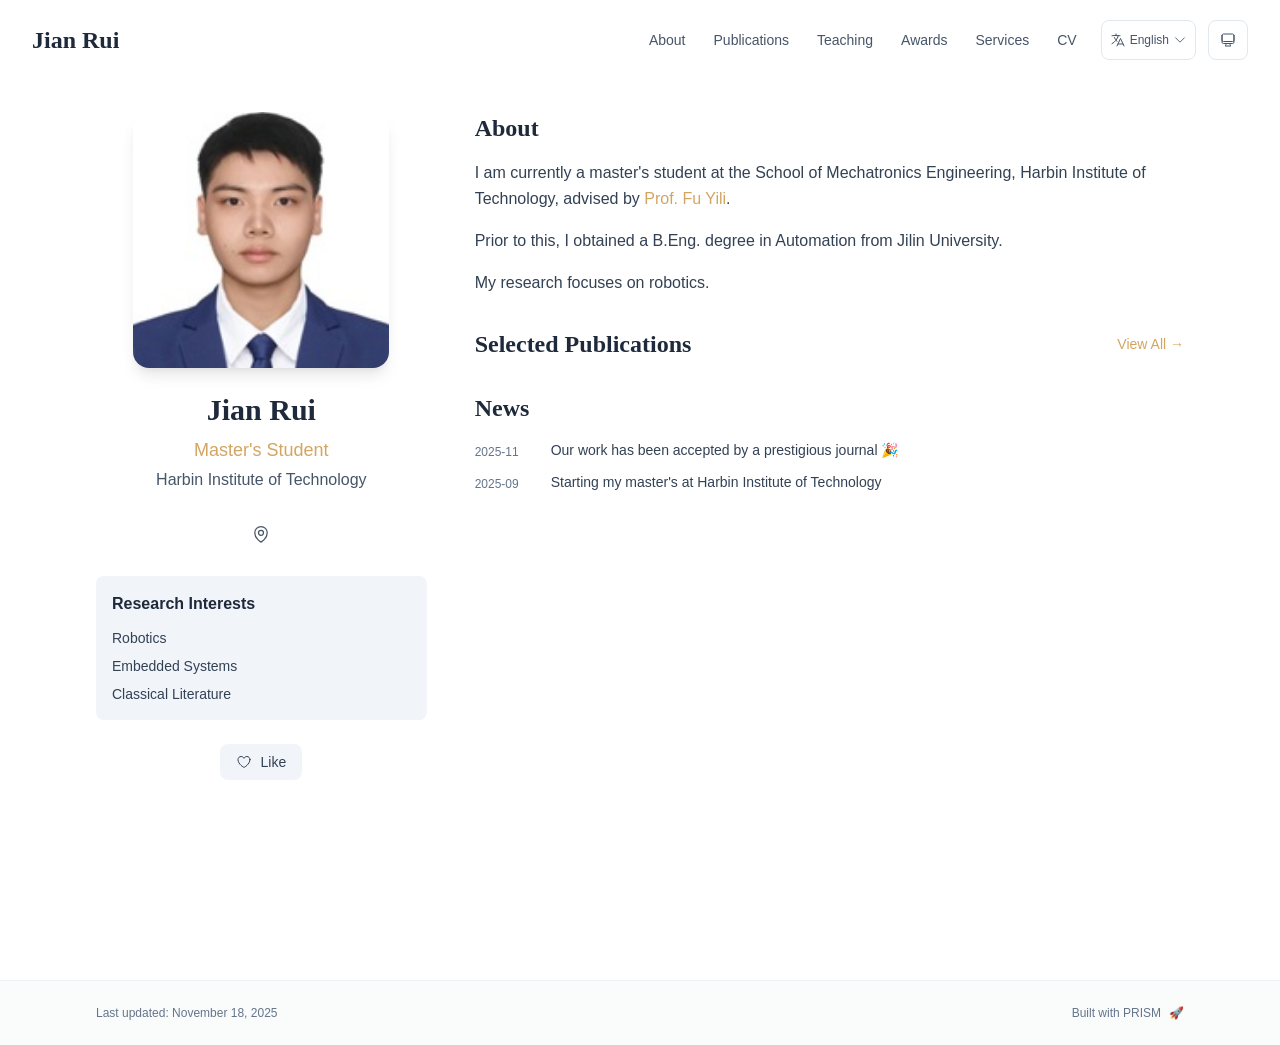
==== commit 1c0391cb: "Update" ====
--- a/index.html
+++ b/index.html
@@ -57,6 +57,6 @@
       root.lang = 'en';
       root.setAttribute('data-locale', 'en');
     }
-  </script><title>Jian Rui</title><meta name="description" content="Master&#x27;s student at Harbin Institute of Technology."/><meta name="author" content="Jian Rui"/><meta name="keywords" content="Jian Rui,PhD,Research,Harbin Institute of Technology"/><meta name="creator" content="Jian Rui"/><meta name="publisher" content="Jian Rui"/><meta property="og:title" content="Jian Rui"/><meta property="og:description" content="Master&#x27;s student at Harbin Institute of Technology."/><meta property="og:site_name" content="Jian Rui&#x27;s Academic Website"/><meta property="og:locale" content="en_US"/><meta property="og:type" content="website"/><meta name="twitter:card" content="summary"/><meta name="twitter:title" content="Jian Rui"/><meta name="twitter:description" content="Master&#x27;s student at Harbin Institute of Technology."/><link rel="icon" href="/favicon.svg"/><script>document.querySelectorAll('body link[rel="icon"], body link[rel="apple-touch-icon"]').forEach(el => document.head.appendChild(el))</script><script src="/_next/static/chunks/polyfills-42372ed130431b0a.js" noModule=""></script></head><body class="font-sans antialiased"><div style="visibility:hidden"><nav class="fixed top-0 left-0 right-0 z-50" data-headlessui-state=""><div class="transition-all duration-300 ease-out bg-transparent" style="transform:translateY(-100px)"><div class="max-w-7xl mx-auto px-4 sm:px-6 lg:px-8"><div class="flex justify-between items-center h-16 lg:h-20"><div class="flex-shrink-0" tabindex="0"><a class="text-xl lg:text-2xl font-serif font-semibold text-primary hover:text-accent transition-colors duration-200" href="/">Jian Rui</a></div><div class="hidden lg:block"><div class="ml-10 flex items-center space-x-3"><div class="relative flex items-baseline space-x-1"><a data-nav-href="/" class="relative px-3 py-2 text-sm font-medium rounded-lg transition-colors duration-150 text-primary" href="/">About</a><a data-nav-href="/publications" class="relative px-3 py-2 text-sm font-medium rounded-lg transition-colors duration-150 text-neutral-600" href="/publications/">Publications</a><a data-nav-href="/teaching" class="relative px-3 py-2 text-sm font-medium rounded-lg transition-colors duration-150 text-neutral-600" href="/teaching/">Teaching</a><a data-nav-href="/awards" class="relative px-3 py-2 text-sm font-medium rounded-lg transition-colors duration-150 text-neutral-600" href="/awards/">Awards</a><a data-nav-href="/services" class="relative px-3 py-2 text-sm font-medium rounded-lg transition-colors duration-150 text-neutral-600" href="/services/">Services</a><a data-nav-href="/cv" class="relative px-3 py-2 text-sm font-medium rounded-lg transition-colors duration-150 text-neutral-600" href="/cv/">CV</a></div><div class="flex items-center justify-center w-14 h-10 rounded-lg border border-neutral-200 dark:border-[rgba(148,163,184,0.24)] bg-background dark:bg-neutral-800"><div class="w-6 h-4 rounded bg-neutral-300 animate-pulse"></div></div><div class="flex items-center justify-center w-10 h-10 rounded-lg border border-neutral-200 dark:border-[rgba(148,163,184,0.24)] bg-background dark:bg-neutral-800"><div class="w-4 h-4 rounded-full bg-neutral-300 animate-pulse"></div></div></div></div><div class="lg:hidden flex items-center space-x-2"><div class="flex items-center justify-center w-14 h-10 rounded-lg border border-neutral-200 dark:border-[rgba(148,163,184,0.24)] bg-background dark:bg-neutral-800"><div class="w-6 h-4 rounded bg-neutral-300 animate-pulse"></div></div><div class="flex items-center justify-center w-10 h-10 rounded-lg border border-neutral-200 dark:border-[rgba(148,163,184,0.24)] bg-background dark:bg-neutral-800"><div class="w-4 h-4 rounded-full bg-neutral-300 animate-pulse"></div></div><button class="inline-flex items-center justify-center p-2 rounded-md text-neutral-600 hover:text-primary hover:bg-neutral-100 dark:hover:bg-neutral-800 focus:outline-none focus:ring-2 focus:ring-inset focus:ring-accent transition-colors duration-200" id="headlessui-disclosure-button-«R7pdb»" type="button" aria-expanded="false" data-headlessui-state=""><span class="sr-only">Open main menu</span><div><svg xmlns="http://www.w3.org/2000/svg" fill="none" viewBox="0 0 24 24" stroke-width="1.5" stroke="currentColor" aria-hidden="true" data-slot="icon" class="block h-6 w-6"><path stroke-linecap="round" stroke-linejoin="round" d="M3.75 6.75h16.5M3.75 12h16.5m-16.5 5.25h16.5"></path></svg></div></button></div></div></div></div></nav><main class="min-h-screen pt-16 lg:pt-20"><div class="max-w-6xl mx-auto px-4 sm:px-6 lg:px-8 py-8 bg-background min-h-screen"><div class="grid grid-cols-1 lg:grid-cols-3 gap-12"><div class="lg:col-span-1"><div class="sticky top-8" style="opacity:0;transform:translateY(20px)"><div class="w-64 h-64 mx-auto mb-6 rounded-2xl overflow-hidden shadow-lg hover:shadow-xl transition-all duration-200 hover:scale-105"><img alt="Jian Rui" width="256" height="256" decoding="async" data-nimg="1" class="w-full h-full object-cover object-[32%_center]" style="color:transparent" src="/bio.jpg"/></div><div class="text-center mb-6"><h1 class="text-3xl font-serif font-bold text-primary mb-2">Jian Rui</h1><p class="text-lg text-accent font-medium mb-1">Master&#x27;s Student</p><p class="text-neutral-600 mb-2">Harbin Institute of Technology</p></div><div class="flex flex-wrap justify-center gap-3 sm:gap-4 mb-6 relative px-2"><div class="relative"><button class="p-2 sm:p-2 transition-colors duration-200 text-neutral-600 dark:text-neutral-400 hover:text-accent" aria-label="Location"><svg xmlns="http://www.w3.org/2000/svg" fill="none" viewBox="0 0 24 24" stroke-width="1.5" stroke="currentColor" aria-hidden="true" data-slot="icon" class="h-5 w-5"><path stroke-linecap="round" stroke-linejoin="round" d="M15 10.5a3 3 0 1 1-6 0 3 3 0 0 1 6 0Z"></path><path stroke-linecap="round" stroke-linejoin="round" d="M19.5 10.5c0 7.142-7.5 11.25-7.5 11.25S4.5 17.642 4.5 10.5a7.5 7.5 0 1 1 15 0Z"></path></svg></button></div></div><div class="bg-neutral-100 dark:bg-neutral-800 rounded-lg p-4 mb-6 hover:shadow-lg transition-all duration-200 hover:scale-[1.02]"><h3 class="font-semibold text-primary mb-3">Research Interests</h3><div class="space-y-2 text-sm text-neutral-700 dark:text-neutral-500"><div>Computational Physics</div><div>Mathematical Principles</div><div>Proof of Theorems</div></div></div><div class="flex justify-center"><div class="relative"><button class="flex items-center space-x-2 px-4 py-2 rounded-lg font-medium text-sm transition-all duration-200 bg-neutral-100 dark:bg-neutral-800 text-neutral-700 dark:text-neutral-500 hover:bg-red-50 dark:hover:bg-red-900/20 hover:text-red-600 dark:hover:text-red-400 cursor-pointer" tabindex="0"><svg xmlns="http://www.w3.org/2000/svg" fill="none" viewBox="0 0 24 24" stroke-width="1.5" stroke="currentColor" aria-hidden="true" data-slot="icon" class="h-4 w-4"><path stroke-linecap="round" stroke-linejoin="round" d="M21 8.25c0-2.485-2.099-4.5-4.688-4.5-1.935 0-3.597 1.126-4.312 2.733-.715-1.607-2.377-2.733-4.313-2.733C5.1 3.75 3 5.765 3 8.25c0 7.22 9 12 9 12s9-4.78 9-12Z"></path></svg><span>Like</span></button></div></div></div></div><div class="lg:col-span-2 space-y-8"><section id="about" class="scroll-mt-24 space-y-8"><section style="opacity:0;transform:translateY(20px)"><h2 class="text-2xl font-serif font-bold text-primary mb-4">About</h2><div class="text-neutral-700 dark:text-neutral-600 leading-relaxed"><p class="mb-4 last:mb-0">I am currently a master&#x27;s student at the School of Mechatronics Engineering, Harbin Institute of Technology, advised by <a href="http://homepage.hit.edu.cn/fuyili" node="[object Object]" target="_blank" rel="noopener noreferrer" class="text-accent font-medium transition-all duration-200 rounded hover:bg-accent/10 hover:shadow-sm">Prof. Fu Yili</a>.</p>
+  </script><title>Jian Rui</title><meta name="description" content="Master&#x27;s student at Harbin Institute of Technology."/><meta name="author" content="Jian Rui"/><meta name="keywords" content="Jian Rui,PhD,Research,Harbin Institute of Technology"/><meta name="creator" content="Jian Rui"/><meta name="publisher" content="Jian Rui"/><meta property="og:title" content="Jian Rui"/><meta property="og:description" content="Master&#x27;s student at Harbin Institute of Technology."/><meta property="og:site_name" content="Jian Rui&#x27;s Academic Website"/><meta property="og:locale" content="en_US"/><meta property="og:type" content="website"/><meta name="twitter:card" content="summary"/><meta name="twitter:title" content="Jian Rui"/><meta name="twitter:description" content="Master&#x27;s student at Harbin Institute of Technology."/><link rel="icon" href="/favicon.svg"/><script>document.querySelectorAll('body link[rel="icon"], body link[rel="apple-touch-icon"]').forEach(el => document.head.appendChild(el))</script><script src="/_next/static/chunks/polyfills-42372ed130431b0a.js" noModule=""></script></head><body class="font-sans antialiased"><div style="visibility:hidden"><nav class="fixed top-0 left-0 right-0 z-50" data-headlessui-state=""><div class="transition-all duration-300 ease-out bg-transparent" style="transform:translateY(-100px)"><div class="max-w-7xl mx-auto px-4 sm:px-6 lg:px-8"><div class="flex justify-between items-center h-16 lg:h-20"><div class="flex-shrink-0" tabindex="0"><a class="text-xl lg:text-2xl font-serif font-semibold text-primary hover:text-accent transition-colors duration-200" href="/">Jian Rui</a></div><div class="hidden lg:block"><div class="ml-10 flex items-center space-x-3"><div class="relative flex items-baseline space-x-1"><a data-nav-href="/" class="relative px-3 py-2 text-sm font-medium rounded-lg transition-colors duration-150 text-primary" href="/">About</a><a data-nav-href="/publications" class="relative px-3 py-2 text-sm font-medium rounded-lg transition-colors duration-150 text-neutral-600" href="/publications/">Publications</a><a data-nav-href="/teaching" class="relative px-3 py-2 text-sm font-medium rounded-lg transition-colors duration-150 text-neutral-600" href="/teaching/">Teaching</a><a data-nav-href="/awards" class="relative px-3 py-2 text-sm font-medium rounded-lg transition-colors duration-150 text-neutral-600" href="/awards/">Awards</a><a data-nav-href="/services" class="relative px-3 py-2 text-sm font-medium rounded-lg transition-colors duration-150 text-neutral-600" href="/services/">Services</a><a data-nav-href="/cv" class="relative px-3 py-2 text-sm font-medium rounded-lg transition-colors duration-150 text-neutral-600" href="/cv/">CV</a></div><div class="flex items-center justify-center w-14 h-10 rounded-lg border border-neutral-200 dark:border-[rgba(148,163,184,0.24)] bg-background dark:bg-neutral-800"><div class="w-6 h-4 rounded bg-neutral-300 animate-pulse"></div></div><div class="flex items-center justify-center w-10 h-10 rounded-lg border border-neutral-200 dark:border-[rgba(148,163,184,0.24)] bg-background dark:bg-neutral-800"><div class="w-4 h-4 rounded-full bg-neutral-300 animate-pulse"></div></div></div></div><div class="lg:hidden flex items-center space-x-2"><div class="flex items-center justify-center w-14 h-10 rounded-lg border border-neutral-200 dark:border-[rgba(148,163,184,0.24)] bg-background dark:bg-neutral-800"><div class="w-6 h-4 rounded bg-neutral-300 animate-pulse"></div></div><div class="flex items-center justify-center w-10 h-10 rounded-lg border border-neutral-200 dark:border-[rgba(148,163,184,0.24)] bg-background dark:bg-neutral-800"><div class="w-4 h-4 rounded-full bg-neutral-300 animate-pulse"></div></div><button class="inline-flex items-center justify-center p-2 rounded-md text-neutral-600 hover:text-primary hover:bg-neutral-100 dark:hover:bg-neutral-800 focus:outline-none focus:ring-2 focus:ring-inset focus:ring-accent transition-colors duration-200" id="headlessui-disclosure-button-«R7pdb»" type="button" aria-expanded="false" data-headlessui-state=""><span class="sr-only">Open main menu</span><div><svg xmlns="http://www.w3.org/2000/svg" fill="none" viewBox="0 0 24 24" stroke-width="1.5" stroke="currentColor" aria-hidden="true" data-slot="icon" class="block h-6 w-6"><path stroke-linecap="round" stroke-linejoin="round" d="M3.75 6.75h16.5M3.75 12h16.5m-16.5 5.25h16.5"></path></svg></div></button></div></div></div></div></nav><main class="min-h-screen pt-16 lg:pt-20"><div class="max-w-6xl mx-auto px-4 sm:px-6 lg:px-8 py-8 bg-background min-h-screen"><div class="grid grid-cols-1 lg:grid-cols-3 gap-12"><div class="lg:col-span-1"><div class="sticky top-8" style="opacity:0;transform:translateY(20px)"><div class="w-64 h-64 mx-auto mb-6 rounded-2xl overflow-hidden shadow-lg hover:shadow-xl transition-all duration-200 hover:scale-105"><img alt="Jian Rui" width="256" height="256" decoding="async" data-nimg="1" class="w-full h-full object-cover object-[32%_center]" style="color:transparent" src="/bio.jpg"/></div><div class="text-center mb-6"><h1 class="text-3xl font-serif font-bold text-primary mb-2">Jian Rui</h1><p class="text-lg text-accent font-medium mb-1">Master&#x27;s Student</p><p class="text-neutral-600 mb-2">Harbin Institute of Technology</p></div><div class="flex flex-wrap justify-center gap-3 sm:gap-4 mb-6 relative px-2"><div class="relative"><button class="p-2 sm:p-2 transition-colors duration-200 text-neutral-600 dark:text-neutral-400 hover:text-accent" aria-label="Location"><svg xmlns="http://www.w3.org/2000/svg" fill="none" viewBox="0 0 24 24" stroke-width="1.5" stroke="currentColor" aria-hidden="true" data-slot="icon" class="h-5 w-5"><path stroke-linecap="round" stroke-linejoin="round" d="M15 10.5a3 3 0 1 1-6 0 3 3 0 0 1 6 0Z"></path><path stroke-linecap="round" stroke-linejoin="round" d="M19.5 10.5c0 7.142-7.5 11.25-7.5 11.25S4.5 17.642 4.5 10.5a7.5 7.5 0 1 1 15 0Z"></path></svg></button></div></div><div class="bg-neutral-100 dark:bg-neutral-800 rounded-lg p-4 mb-6 hover:shadow-lg transition-all duration-200 hover:scale-[1.02]"><h3 class="font-semibold text-primary mb-3">Research Interests</h3><div class="space-y-2 text-sm text-neutral-700 dark:text-neutral-500"><div>Robotics</div><div>Embedded Systems</div><div>Classical Literature</div></div></div><div class="flex justify-center"><div class="relative"><button class="flex items-center space-x-2 px-4 py-2 rounded-lg font-medium text-sm transition-all duration-200 bg-neutral-100 dark:bg-neutral-800 text-neutral-700 dark:text-neutral-500 hover:bg-red-50 dark:hover:bg-red-900/20 hover:text-red-600 dark:hover:text-red-400 cursor-pointer" tabindex="0"><svg xmlns="http://www.w3.org/2000/svg" fill="none" viewBox="0 0 24 24" stroke-width="1.5" stroke="currentColor" aria-hidden="true" data-slot="icon" class="h-4 w-4"><path stroke-linecap="round" stroke-linejoin="round" d="M21 8.25c0-2.485-2.099-4.5-4.688-4.5-1.935 0-3.597 1.126-4.312 2.733-.715-1.607-2.377-2.733-4.313-2.733C5.1 3.75 3 5.765 3 8.25c0 7.22 9 12 9 12s9-4.78 9-12Z"></path></svg><span>Like</span></button></div></div></div></div><div class="lg:col-span-2 space-y-8"><section id="about" class="scroll-mt-24 space-y-8"><section style="opacity:0;transform:translateY(20px)"><h2 class="text-2xl font-serif font-bold text-primary mb-4">About</h2><div class="text-neutral-700 dark:text-neutral-600 leading-relaxed"><p class="mb-4 last:mb-0">I am currently a master&#x27;s student at the School of Mechatronics Engineering, Harbin Institute of Technology, advised by <a href="http://homepage.hit.edu.cn/fuyili" node="[object Object]" target="_blank" rel="noopener noreferrer" class="text-accent font-medium transition-all duration-200 rounded hover:bg-accent/10 hover:shadow-sm">Prof. Fu Yili</a>.</p>
 <p class="mb-4 last:mb-0">Prior to this, I obtained a B.Eng. degree in Automation from Jilin University.</p>
-<p class="mb-4 last:mb-0">My research focuses on robotics.</p></div></section><section style="opacity:0;transform:translateY(20px)"><div class="flex items-center justify-between mb-4"><h2 class="text-2xl font-serif font-bold text-primary">Selected Publications</h2><a class="text-accent hover:text-accent-dark text-sm font-medium transition-all duration-200 rounded hover:bg-accent/10 hover:shadow-sm" href="/publications/">View All<!-- --> →</a></div><div class="space-y-4"></div></section><section style="opacity:0;transform:translateY(20px)"><h2 class="text-2xl font-serif font-bold text-primary mb-4">News</h2><div class="space-y-3"><div class="flex items-start space-x-3"><span class="text-xs text-neutral-500 mt-1 w-16 flex-shrink-0">2025-11</span><p class="text-sm text-neutral-700">Our work has been accepted by a prestigious journal 🎉</p></div><div class="flex items-start space-x-3"><span class="text-xs text-neutral-500 mt-1 w-16 flex-shrink-0">2025-09</span><p class="text-sm text-neutral-700">Starting my master&#x27;s at Harbin Institute of Technology</p></div></div></section></section></div></div></div><!--$--><!--/$--><!--$--><!--/$--></main><footer class="border-t border-neutral-200/50 bg-neutral-50/50 dark:bg-neutral-900/50 dark:border-neutral-700/50"><div class="max-w-6xl mx-auto px-4 sm:px-6 lg:px-8 py-6"><div class="flex flex-col sm:flex-row justify-between items-center gap-2"><p class="text-xs text-neutral-500">Last updated<!-- -->: <!-- -->November 18, 2025</p><p class="text-xs text-neutral-500 flex items-center"><a href="https://github.com/xyjoey/PRISM" target="_blank" rel="noopener noreferrer">Built with PRISM</a><span class="ml-2">🚀</span></p></div></div></footer></div><script src="/_next/static/chunks/webpack-679b75d1c4c2027c.js" async=""></script><script>(self.__next_f=self.__next_f||[]).push([0])</script><script>self.__next_f.push([1,"1:\"$Sreact.fragment\"\n3:I[3719,[\"461\",\"static/chunks/461-a9a5d7b05a71d978.js\",\"874\",\"static/chunks/874-6cc630662f3664af.js\",\"291\",\"static/chunks/291-e39730cc9327e39b.js\",\"177\",\"static/chunks/app/layout-e3acac27861e9cac.js\"],\"ThemeProvider\"]\n4:I[310,[\"461\",\"static/chunks/461-a9a5d7b05a71d978.js\",\"874\",\"static/chunks/874-6cc630662f3664af.js\",\"291\",\"static/chunks/291-e39730cc9327e39b.js\",\"177\",\"static/chunks/app/layout-e3acac27861e9cac.js\"],\"LocaleProvider\"]\n5:I[4574,[\"461\",\"static/chunks/461-a9a5d7b05a71d978.js\",\"874\",\"static/chunks/874-6cc630662f3664af.js\",\"291\",\"static/chunks/291-e39730cc9327e39b.js\",\"177\",\"static/chunks/app/layout-e3acac27861e9cac.js\"],\"default\"]\n6:I[7555,[],\"\"]\n7:I[1295,[],\"\"]\n8:I[2548,[\"461\",\"static/chunks/461-a9a5d7b05a71d978.js\",\"874\",\"static/chunks/874-6cc630662f3664af.js\",\"291\",\"static/chunks/291-e39730cc9327e39b.js\",\"177\",\"static/chunks/app/layout-e3acac27861e9cac.js\"],\"default\"]\n9:I[6613,[\"461\",\"static/chunks/461-a9a5d7b05a71d978.js\",\"178\",\"static/chunks/178-595a94b9af1e67b5.js\",\"874\",\"static/chunks/874-6cc630662f3664af.js\",\"748\",\"static/chunks/748-abdcac66b902b175.js\",\"974\",\"static/chunks/app/page-6d924430f897a653.js\"],\"default\"]\na:I[9665,[],\"MetadataBoundary\"]\nc:I[9665,[],\"OutletBoundary\"]\nf:I[4911,[],\"AsyncMetadataOutlet\"]\n11:I[9665,[],\"ViewportBoundary\"]\n13:I[6614,[],\"\"]\n:HL[\"/_next/static/css/573ee5e4a0c2fdfe.css\",\"style\"]\n2:T590,\n    try {\n      const cfg = {\"enabled\":true,\"locales\":[\"zh\",\"en\"],\"defaultLocale\":\"en\",\"mode\":\"auto\",\"fixedLocale\":\"en\",\"persist\":true,\"switcher\":true,\"labels\":{\"zh\":\"中文\",\"en\":\"English\"}};\n      const storageKey = 'locale-storage';\n      const normalize = (value) =\u003e typeof value === 'string' ? value.trim().replace('_', '-').toLowerCase() : '';\n      const matchLocale = (candidate) =\u003e {\n        const normalized = normalize(candidate);\n        if (!normalized) return null;\n        if (cfg.locales.includes(normalized)) return normalized;\n        const language = normalized.split('-')[0];\n        if (cfg.locales.includes(language)) return language;\n        "])</script><script>self.__next_f.push([1,"return null;\n      };\n\n      let resolved = null;\n\n      if (cfg.persist) {\n        resolved = matchLocale(localStorage.getItem(storageKey));\n      }\n\n      if (!resolved) {\n        if (cfg.mode === 'fixed') {\n          resolved = cfg.fixedLocale;\n        } else {\n          resolved = matchLocale(navigator.language);\n        }\n      }\n\n      if (!resolved) {\n        resolved = cfg.defaultLocale;\n      }\n\n      const root = document.documentElement;\n      root.lang = resolved;\n      root.setAttribute('data-locale', resolved);\n\n      if (cfg.persist) {\n        localStorage.setItem(storageKey, resolved);\n      }\n    } catch (e) {\n      const root = document.documentElement;\n      root.lang = 'en';\n      root.setAttribute('data-locale', 'en');\n    }\n  "])</script><script>self.__next_f.push([1,"0:{\"P\":null,\"b\":\"c2ePhvM_FLoQN4ehi4RkG\",\"p\":\"\",\"c\":[\"\",\"\"],\"i\":false,\"f\":[[[\"\",{\"children\":[\"__PAGE__\",{}]},\"$undefined\",\"$undefined\",true],[\"\",[\"$\",\"$1\",\"c\",{\"children\":[[[\"$\",\"link\",\"0\",{\"rel\":\"stylesheet\",\"href\":\"/_next/static/css/573ee5e4a0c2fdfe.css\",\"precedence\":\"next\",\"crossOrigin\":\"$undefined\",\"nonce\":\"$undefined\"}]],[\"$\",\"html\",null,{\"lang\":\"en\",\"className\":\"scroll-smooth\",\"suppressHydrationWarning\":true,\"children\":[[\"$\",\"head\",null,{\"children\":[[\"$\",\"link\",null,{\"rel\":\"icon\",\"href\":\"/favicon.svg\",\"type\":\"image/svg+xml\"}],[\"$\",\"link\",null,{\"rel\":\"dns-prefetch\",\"href\":\"https://jialeliu.com\"}],[\"$\",\"link\",null,{\"rel\":\"preconnect\",\"href\":\"https://jialeliu.com\",\"crossOrigin\":\"\"}],[\"$\",\"link\",null,{\"rel\":\"preload\",\"as\":\"font\",\"type\":\"font/woff2\",\"href\":\"https://jialeliu.com/fonts/georgiab.woff2\",\"crossOrigin\":\"\"}],[\"$\",\"script\",null,{\"dangerouslySetInnerHTML\":{\"__html\":\"\\n              try {\\n                const theme = localStorage.getItem('theme-storage');\\n                const parsed = theme ? JSON.parse(theme) : null;\\n                const setting = parsed?.state?.theme || 'system';\\n                const prefersDark = typeof window !== 'undefined' \u0026\u0026 window.matchMedia \u0026\u0026 window.matchMedia('(prefers-color-scheme: dark)').matches;\\n                const effective = setting === 'dark' ? 'dark' : (setting === 'light' ? 'light' : (prefersDark ? 'dark' : 'light'));\\n                var root = document.documentElement;\\n                root.classList.add(effective);\\n                root.setAttribute('data-theme', effective);\\n              } catch (e) {\\n                var root = document.documentElement;\\n                root.classList.add('light');\\n                root.setAttribute('data-theme', 'light');\\n              }\\n            \"}}],[\"$\",\"script\",null,{\"dangerouslySetInnerHTML\":{\"__html\":\"$2\"}}]]}],[\"$\",\"body\",null,{\"className\":\"font-sans antialiased\",\"children\":[\"$\",\"$L3\",null,{\"children\":[\"$\",\"$L4\",null,{\"config\":{\"enabled\":true,\"locales\":[\"zh\",\"en\"],\"defaultLocale\":\"en\",\"mode\":\"auto\",\"fixedLocale\":\"en\",\"persist\":true,\"switcher\":true,\"labels\":{\"zh\":\"中文\",\"en\":\"English\"}},\"children\":[[\"$\",\"$L5\",null,{\"items\":[{\"title\":\"About\",\"type\":\"page\",\"target\":\"about\",\"href\":\"/\"},{\"title\":\"Publications\",\"type\":\"page\",\"target\":\"publications\",\"href\":\"/publications\"},{\"title\":\"Teaching\",\"type\":\"page\",\"target\":\"teaching\",\"href\":\"/teaching\"},{\"title\":\"Awards\",\"type\":\"page\",\"target\":\"awards\",\"href\":\"/awards\"},{\"title\":\"Services\",\"type\":\"page\",\"target\":\"services\",\"href\":\"/services\"},{\"title\":\"CV\",\"type\":\"page\",\"target\":\"cv\",\"href\":\"/cv\"}],\"siteTitle\":\"Jian Rui\",\"enableOnePageMode\":false,\"i18n\":\"$0:f:0:1:1:props:children:1:props:children:1:props:children:props:children:props:config\",\"itemsByLocale\":{\"zh\":[{\"title\":\"关于我\",\"type\":\"page\",\"target\":\"about\",\"href\":\"/\"},{\"title\":\"论文\",\"type\":\"page\",\"target\":\"publications\",\"href\":\"/publications\"},{\"title\":\"教学\",\"type\":\"page\",\"target\":\"teaching\",\"href\":\"/teaching\"},{\"title\":\"奖项\",\"type\":\"page\",\"target\":\"awards\",\"href\":\"/awards\"},{\"title\":\"服务\",\"type\":\"page\",\"target\":\"services\",\"href\":\"/services\"},{\"title\":\"简历\",\"type\":\"page\",\"target\":\"cv\",\"href\":\"/cv\"}],\"en\":[{\"title\":\"About\",\"type\":\"page\",\"target\":\"about\",\"href\":\"/\"},{\"title\":\"Publications\",\"type\":\"page\",\"target\":\"publications\",\"href\":\"/publications\"},{\"title\":\"Teaching\",\"type\":\"page\",\"target\":\"teaching\",\"href\":\"/teaching\"},{\"title\":\"Awards\",\"type\":\"page\",\"target\":\"awards\",\"href\":\"/awards\"},{\"title\":\"Services\",\"type\":\"page\",\"target\":\"services\",\"href\":\"/services\"},{\"title\":\"CV\",\"type\":\"page\",\"target\":\"cv\",\"href\":\"/cv\"}]},\"siteTitleByLocale\":{\"zh\":\"简睿\",\"en\":\"Jian Rui\"}}],[\"$\",\"main\",null,{\"className\":\"min-h-screen pt-16 lg:pt-20\",\"children\":[\"$\",\"$L6\",null,{\"parallelRouterKey\":\"children\",\"error\":\"$undefined\",\"errorStyles\":\"$undefined\",\"errorScripts\":\"$undefined\",\"template\":[\"$\",\"$L7\",null,{}],\"templateStyles\":\"$undefined\",\"templateScripts\":\"$undefined\",\"notFound\":[[[\"$\",\"title\",null,{\"children\":\"404: This page could not be found.\"}],[\"$\",\"div\",null,{\"style\":{\"fontFamily\":\"system-ui,\\\"Segoe UI\\\",Roboto,Helvetica,Arial,sans-serif,\\\"Apple Color Emoji\\\",\\\"Segoe UI Emoji\\\"\",\"height\":\"100vh\",\"textAlign\":\"center\",\"display\":\"flex\",\"flexDirection\":\"column\",\"alignItems\":\"center\",\"justifyContent\":\"center\"},\"children\":[\"$\",\"div\",null,{\"children\":[[\"$\",\"style\",null,{\"dangerouslySetInnerHTML\":{\"__html\":\"body{color:#000;background:#fff;margin:0}.next-error-h1{border-right:1px solid rgba(0,0,0,.3)}@media (prefers-color-scheme:dark){body{color:#fff;background:#000}.next-error-h1{border-right:1px solid rgba(255,255,255,.3)}}\"}}],[\"$\",\"h1\",null,{\"className\":\"next-error-h1\",\"style\":{\"display\":\"inline-block\",\"margin\":\"0 20px 0 0\",\"padding\":\"0 23px 0 0\",\"fontSize\":24,\"fontWeight\":500,\"verticalAlign\":\"top\",\"lineHeight\":\"49px\"},\"children\":404}],[\"$\",\"div\",null,{\"style\":{\"display\":\"inline-block\"},\"children\":[\"$\",\"h2\",null,{\"style\":{\"fontSize\":14,\"fontWeight\":400,\"lineHeight\":\"49px\",\"margin\":0},\"children\":\"This page could not be found.\"}]}]]}]}]],[]],\"forbidden\":\"$undefined\",\"unauthorized\":\"$undefined\"}]}],[\"$\",\"$L8\",null,{\"lastUpdated\":\"November 18, 2025\",\"lastUpdatedByLocale\":{\"zh\":\"2025年11月18日\",\"en\":\"November 18, 2025\"},\"defaultLocale\":\"en\"}]]}]}]}]]}]]}],{\"children\":[\"__PAGE__\",[\"$\",\"$1\",\"c\",{\"children\":[[\"$\",\"$L9\",null,{\"dataByLocale\":{\"zh\":{\"author\":{\"name\":\"简睿\",\"title\":\"硕士\",\"institution\":\"哈尔滨工业大学\",\"avatar\":\"/bio.jpg\"},\"social\":{\"location\":\"城市，国家\",\"location_url\":\"https://maps.google.com\",\"location_details\":[\"理科楼 123 室，\",\"大学路，城市，国家\"]},\"features\":{\"enable_likes\":true,\"enable_one_page_mode\":false},\"enableOnePageMode\":false,\"researchInterests\":[\"计算物理\",\"数学原理\",\"定理证明\"],\"pagesToShow\":[{\"type\":\"about\",\"id\":\"about\",\"sections\":[{\"id\":\"about\",\"type\":\"markdown\",\"source\":\"bio.md\",\"title\":\"关于我\",\"content\":\"我目前是哈尔滨工业大学机电工程学院硕士生，导师是[付宜利教授](http://homepage.hit.edu.cn/fuyili)。\\n\\n此前，我在吉林大学大学获得自动化工学学士学位。\\n\\n我的研究主要关注于机器人技术。\\n\"},{\"id\":\"featured_publications\",\"type\":\"publications\",\"title\":\"精选论文\",\"filter\":\"selected\",\"limit\":5,\"publications\":[]},{\"id\":\"news\",\"type\":\"list\",\"title\":\"动态\",\"source\":\"news.toml\",\"items\":[{\"date\":\"2025-11\",\"content\":\"我们的工作被顶级期刊接收了 🎉\"},{\"date\":\"2025-09\",\"content\":\"在某某大学开始博士学习\"}]}]}]},\"en\":{\"author\":{\"name\":\"Jian Rui\",\"title\":\"Master's Student\",\"institution\":\"Harbin Institute of Technology\",\"avatar\":\"/bio.jpg\"},\"social\":{\"location\":\"City, Country\",\"location_url\":\"https://maps.google.com\",\"location_details\":[\"Room 123, Science Building,\",\"University Avenue, City, Country\"]},\"features\":{\"enable_likes\":true,\"enable_one_page_mode\":false},\"enableOnePageMode\":false,\"researchInterests\":[\"Computational Physics\",\"Mathematical Principles\",\"Proof of Theorems\"],\"pagesToShow\":[{\"type\":\"about\",\"id\":\"about\",\"sections\":[{\"id\":\"about\",\"type\":\"markdown\",\"source\":\"bio.md\",\"title\":\"About\",\"content\":\"I am currently a master's student at the School of Mechatronics Engineering, Harbin Institute of Technology, advised by [Prof. Fu Yili](http://homepage.hit.edu.cn/fuyili).\\n\\nPrior to this, I obtained a B.Eng. degree in Automation from Jilin University.\\n\\nMy research focuses on robotics.\\n\"},{\"id\":\"featured_publications\",\"type\":\"publications\",\"title\":\"Selected Publications\",\"filter\":\"selected\",\"limit\":5,\"publications\":[]},{\"id\":\"news\",\"type\":\"list\",\"title\":\"News\",\"source\":\"news.toml\",\"items\":[{\"date\":\"2025-11\",\"content\":\"Our work has been accepted by a prestigious journal 🎉\"},{\"date\":\"2025-09\",\"content\":\"Starting my master's at Harbin Institute of Technology\"}]}]}]}},\"defaultLocale\":\"en\"}],[\"$\",\"$La\",null,{\"children\":\"$Lb\"}],null,[\"$\",\"$Lc\",null,{\"children\":[\"$Ld\",\"$Le\",[\"$\",\"$Lf\",null,{\"promise\":\"$@10\"}]]}]]}],{},null,false]},null,false],[\"$\",\"$1\",\"h\",{\"children\":[null,[\"$\",\"$1\",\"HdqrRFIBQbO4Grj8Filez\",{\"children\":[[\"$\",\"$L11\",null,{\"children\":\"$L12\"}],null]}],null]}],false]],\"m\":\"$undefined\",\"G\":[\"$13\",\"$undefined\"],\"s\":false,\"S\":true}\n"])</script><script>self.__next_f.push([1,"14:\"$Sreact.suspense\"\n15:I[4911,[],\"AsyncMetadata\"]\nb:[\"$\",\"$14\",null,{\"fallback\":null,\"children\":[\"$\",\"$L15\",null,{\"promise\":\"$@16\"}]}]\n"])</script><script>self.__next_f.push([1,"e:null\n"])</script><script>self.__next_f.push([1,"12:[[\"$\",\"meta\",\"0\",{\"charSet\":\"utf-8\"}],[\"$\",\"meta\",\"1\",{\"name\":\"viewport\",\"content\":\"width=device-width, initial-scale=1\"}]]\nd:null\n"])</script><script>self.__next_f.push([1,"16:{\"metadata\":[[\"$\",\"title\",\"0\",{\"children\":\"Jian Rui\"}],[\"$\",\"meta\",\"1\",{\"name\":\"description\",\"content\":\"Master's student at Harbin Institute of Technology.\"}],[\"$\",\"meta\",\"2\",{\"name\":\"author\",\"content\":\"Jian Rui\"}],[\"$\",\"meta\",\"3\",{\"name\":\"keywords\",\"content\":\"Jian Rui,PhD,Research,Harbin Institute of Technology\"}],[\"$\",\"meta\",\"4\",{\"name\":\"creator\",\"content\":\"Jian Rui\"}],[\"$\",\"meta\",\"5\",{\"name\":\"publisher\",\"content\":\"Jian Rui\"}],[\"$\",\"meta\",\"6\",{\"property\":\"og:title\",\"content\":\"Jian Rui\"}],[\"$\",\"meta\",\"7\",{\"property\":\"og:description\",\"content\":\"Master's student at Harbin Institute of Technology.\"}],[\"$\",\"meta\",\"8\",{\"property\":\"og:site_name\",\"content\":\"Jian Rui's Academic Website\"}],[\"$\",\"meta\",\"9\",{\"property\":\"og:locale\",\"content\":\"en_US\"}],[\"$\",\"meta\",\"10\",{\"property\":\"og:type\",\"content\":\"website\"}],[\"$\",\"meta\",\"11\",{\"name\":\"twitter:card\",\"content\":\"summary\"}],[\"$\",\"meta\",\"12\",{\"name\":\"twitter:title\",\"content\":\"Jian Rui\"}],[\"$\",\"meta\",\"13\",{\"name\":\"twitter:description\",\"content\":\"Master's student at Harbin Institute of Technology.\"}],[\"$\",\"link\",\"14\",{\"rel\":\"icon\",\"href\":\"/favicon.svg\"}]],\"error\":null,\"digest\":\"$undefined\"}\n10:{\"metadata\":\"$16:metadata\",\"error\":null,\"digest\":\"$undefined\"}\n"])</script></body></html>+<p class="mb-4 last:mb-0">My research focuses on robotics.</p></div></section><section style="opacity:0;transform:translateY(20px)"><div class="flex items-center justify-between mb-4"><h2 class="text-2xl font-serif font-bold text-primary">Selected Publications</h2><a class="text-accent hover:text-accent-dark text-sm font-medium transition-all duration-200 rounded hover:bg-accent/10 hover:shadow-sm" href="/publications/">View All<!-- --> →</a></div><div class="space-y-4"></div></section><section style="opacity:0;transform:translateY(20px)"><h2 class="text-2xl font-serif font-bold text-primary mb-4">News</h2><div class="space-y-3"><div class="flex items-start space-x-3"><span class="text-xs text-neutral-500 mt-1 w-16 flex-shrink-0">2025-11</span><p class="text-sm text-neutral-700">Our work has been accepted by a prestigious journal 🎉</p></div><div class="flex items-start space-x-3"><span class="text-xs text-neutral-500 mt-1 w-16 flex-shrink-0">2025-09</span><p class="text-sm text-neutral-700">Starting my master&#x27;s at Harbin Institute of Technology</p></div></div></section></section></div></div></div><!--$--><!--/$--><!--$--><!--/$--></main><footer class="border-t border-neutral-200/50 bg-neutral-50/50 dark:bg-neutral-900/50 dark:border-neutral-700/50"><div class="max-w-6xl mx-auto px-4 sm:px-6 lg:px-8 py-6"><div class="flex flex-col sm:flex-row justify-between items-center gap-2"><p class="text-xs text-neutral-500">Last updated<!-- -->: <!-- -->November 18, 2025</p><p class="text-xs text-neutral-500 flex items-center"><a href="https://github.com/xyjoey/PRISM" target="_blank" rel="noopener noreferrer">Built with PRISM</a><span class="ml-2">🚀</span></p></div></div></footer></div><script src="/_next/static/chunks/webpack-679b75d1c4c2027c.js" async=""></script><script>(self.__next_f=self.__next_f||[]).push([0])</script><script>self.__next_f.push([1,"1:\"$Sreact.fragment\"\n3:I[3719,[\"461\",\"static/chunks/461-a9a5d7b05a71d978.js\",\"874\",\"static/chunks/874-6cc630662f3664af.js\",\"291\",\"static/chunks/291-e39730cc9327e39b.js\",\"177\",\"static/chunks/app/layout-e3acac27861e9cac.js\"],\"ThemeProvider\"]\n4:I[310,[\"461\",\"static/chunks/461-a9a5d7b05a71d978.js\",\"874\",\"static/chunks/874-6cc630662f3664af.js\",\"291\",\"static/chunks/291-e39730cc9327e39b.js\",\"177\",\"static/chunks/app/layout-e3acac27861e9cac.js\"],\"LocaleProvider\"]\n5:I[4574,[\"461\",\"static/chunks/461-a9a5d7b05a71d978.js\",\"874\",\"static/chunks/874-6cc630662f3664af.js\",\"291\",\"static/chunks/291-e39730cc9327e39b.js\",\"177\",\"static/chunks/app/layout-e3acac27861e9cac.js\"],\"default\"]\n6:I[7555,[],\"\"]\n7:I[1295,[],\"\"]\n8:I[2548,[\"461\",\"static/chunks/461-a9a5d7b05a71d978.js\",\"874\",\"static/chunks/874-6cc630662f3664af.js\",\"291\",\"static/chunks/291-e39730cc9327e39b.js\",\"177\",\"static/chunks/app/layout-e3acac27861e9cac.js\"],\"default\"]\n9:I[6613,[\"461\",\"static/chunks/461-a9a5d7b05a71d978.js\",\"178\",\"static/chunks/178-595a94b9af1e67b5.js\",\"874\",\"static/chunks/874-6cc630662f3664af.js\",\"748\",\"static/chunks/748-abdcac66b902b175.js\",\"974\",\"static/chunks/app/page-6d924430f897a653.js\"],\"default\"]\na:I[9665,[],\"MetadataBoundary\"]\nc:I[9665,[],\"OutletBoundary\"]\nf:I[4911,[],\"AsyncMetadataOutlet\"]\n11:I[9665,[],\"ViewportBoundary\"]\n13:I[6614,[],\"\"]\n:HL[\"/_next/static/css/573ee5e4a0c2fdfe.css\",\"style\"]\n2:T590,\n    try {\n      const cfg = {\"enabled\":true,\"locales\":[\"zh\",\"en\"],\"defaultLocale\":\"en\",\"mode\":\"auto\",\"fixedLocale\":\"en\",\"persist\":true,\"switcher\":true,\"labels\":{\"zh\":\"中文\",\"en\":\"English\"}};\n      const storageKey = 'locale-storage';\n      const normalize = (value) =\u003e typeof value === 'string' ? value.trim().replace('_', '-').toLowerCase() : '';\n      const matchLocale = (candidate) =\u003e {\n        const normalized = normalize(candidate);\n        if (!normalized) return null;\n        if (cfg.locales.includes(normalized)) return normalized;\n        const language = normalized.split('-')[0];\n        if (cfg.locales.includes(language)) return language;\n        "])</script><script>self.__next_f.push([1,"return null;\n      };\n\n      let resolved = null;\n\n      if (cfg.persist) {\n        resolved = matchLocale(localStorage.getItem(storageKey));\n      }\n\n      if (!resolved) {\n        if (cfg.mode === 'fixed') {\n          resolved = cfg.fixedLocale;\n        } else {\n          resolved = matchLocale(navigator.language);\n        }\n      }\n\n      if (!resolved) {\n        resolved = cfg.defaultLocale;\n      }\n\n      const root = document.documentElement;\n      root.lang = resolved;\n      root.setAttribute('data-locale', resolved);\n\n      if (cfg.persist) {\n        localStorage.setItem(storageKey, resolved);\n      }\n    } catch (e) {\n      const root = document.documentElement;\n      root.lang = 'en';\n      root.setAttribute('data-locale', 'en');\n    }\n  "])</script><script>self.__next_f.push([1,"0:{\"P\":null,\"b\":\"HdP58M8khw9eIJAg7rOIq\",\"p\":\"\",\"c\":[\"\",\"\"],\"i\":false,\"f\":[[[\"\",{\"children\":[\"__PAGE__\",{}]},\"$undefined\",\"$undefined\",true],[\"\",[\"$\",\"$1\",\"c\",{\"children\":[[[\"$\",\"link\",\"0\",{\"rel\":\"stylesheet\",\"href\":\"/_next/static/css/573ee5e4a0c2fdfe.css\",\"precedence\":\"next\",\"crossOrigin\":\"$undefined\",\"nonce\":\"$undefined\"}]],[\"$\",\"html\",null,{\"lang\":\"en\",\"className\":\"scroll-smooth\",\"suppressHydrationWarning\":true,\"children\":[[\"$\",\"head\",null,{\"children\":[[\"$\",\"link\",null,{\"rel\":\"icon\",\"href\":\"/favicon.svg\",\"type\":\"image/svg+xml\"}],[\"$\",\"link\",null,{\"rel\":\"dns-prefetch\",\"href\":\"https://jialeliu.com\"}],[\"$\",\"link\",null,{\"rel\":\"preconnect\",\"href\":\"https://jialeliu.com\",\"crossOrigin\":\"\"}],[\"$\",\"link\",null,{\"rel\":\"preload\",\"as\":\"font\",\"type\":\"font/woff2\",\"href\":\"https://jialeliu.com/fonts/georgiab.woff2\",\"crossOrigin\":\"\"}],[\"$\",\"script\",null,{\"dangerouslySetInnerHTML\":{\"__html\":\"\\n              try {\\n                const theme = localStorage.getItem('theme-storage');\\n                const parsed = theme ? JSON.parse(theme) : null;\\n                const setting = parsed?.state?.theme || 'system';\\n                const prefersDark = typeof window !== 'undefined' \u0026\u0026 window.matchMedia \u0026\u0026 window.matchMedia('(prefers-color-scheme: dark)').matches;\\n                const effective = setting === 'dark' ? 'dark' : (setting === 'light' ? 'light' : (prefersDark ? 'dark' : 'light'));\\n                var root = document.documentElement;\\n                root.classList.add(effective);\\n                root.setAttribute('data-theme', effective);\\n              } catch (e) {\\n                var root = document.documentElement;\\n                root.classList.add('light');\\n                root.setAttribute('data-theme', 'light');\\n              }\\n            \"}}],[\"$\",\"script\",null,{\"dangerouslySetInnerHTML\":{\"__html\":\"$2\"}}]]}],[\"$\",\"body\",null,{\"className\":\"font-sans antialiased\",\"children\":[\"$\",\"$L3\",null,{\"children\":[\"$\",\"$L4\",null,{\"config\":{\"enabled\":true,\"locales\":[\"zh\",\"en\"],\"defaultLocale\":\"en\",\"mode\":\"auto\",\"fixedLocale\":\"en\",\"persist\":true,\"switcher\":true,\"labels\":{\"zh\":\"中文\",\"en\":\"English\"}},\"children\":[[\"$\",\"$L5\",null,{\"items\":[{\"title\":\"About\",\"type\":\"page\",\"target\":\"about\",\"href\":\"/\"},{\"title\":\"Publications\",\"type\":\"page\",\"target\":\"publications\",\"href\":\"/publications\"},{\"title\":\"Teaching\",\"type\":\"page\",\"target\":\"teaching\",\"href\":\"/teaching\"},{\"title\":\"Awards\",\"type\":\"page\",\"target\":\"awards\",\"href\":\"/awards\"},{\"title\":\"Services\",\"type\":\"page\",\"target\":\"services\",\"href\":\"/services\"},{\"title\":\"CV\",\"type\":\"page\",\"target\":\"cv\",\"href\":\"/cv\"}],\"siteTitle\":\"Jian Rui\",\"enableOnePageMode\":false,\"i18n\":\"$0:f:0:1:1:props:children:1:props:children:1:props:children:props:children:props:config\",\"itemsByLocale\":{\"zh\":[{\"title\":\"关于我\",\"type\":\"page\",\"target\":\"about\",\"href\":\"/\"},{\"title\":\"论文\",\"type\":\"page\",\"target\":\"publications\",\"href\":\"/publications\"},{\"title\":\"教学\",\"type\":\"page\",\"target\":\"teaching\",\"href\":\"/teaching\"},{\"title\":\"奖项\",\"type\":\"page\",\"target\":\"awards\",\"href\":\"/awards\"},{\"title\":\"服务\",\"type\":\"page\",\"target\":\"services\",\"href\":\"/services\"},{\"title\":\"简历\",\"type\":\"page\",\"target\":\"cv\",\"href\":\"/cv\"}],\"en\":[{\"title\":\"About\",\"type\":\"page\",\"target\":\"about\",\"href\":\"/\"},{\"title\":\"Publications\",\"type\":\"page\",\"target\":\"publications\",\"href\":\"/publications\"},{\"title\":\"Teaching\",\"type\":\"page\",\"target\":\"teaching\",\"href\":\"/teaching\"},{\"title\":\"Awards\",\"type\":\"page\",\"target\":\"awards\",\"href\":\"/awards\"},{\"title\":\"Services\",\"type\":\"page\",\"target\":\"services\",\"href\":\"/services\"},{\"title\":\"CV\",\"type\":\"page\",\"target\":\"cv\",\"href\":\"/cv\"}]},\"siteTitleByLocale\":{\"zh\":\"简睿\",\"en\":\"Jian Rui\"}}],[\"$\",\"main\",null,{\"className\":\"min-h-screen pt-16 lg:pt-20\",\"children\":[\"$\",\"$L6\",null,{\"parallelRouterKey\":\"children\",\"error\":\"$undefined\",\"errorStyles\":\"$undefined\",\"errorScripts\":\"$undefined\",\"template\":[\"$\",\"$L7\",null,{}],\"templateStyles\":\"$undefined\",\"templateScripts\":\"$undefined\",\"notFound\":[[[\"$\",\"title\",null,{\"children\":\"404: This page could not be found.\"}],[\"$\",\"div\",null,{\"style\":{\"fontFamily\":\"system-ui,\\\"Segoe UI\\\",Roboto,Helvetica,Arial,sans-serif,\\\"Apple Color Emoji\\\",\\\"Segoe UI Emoji\\\"\",\"height\":\"100vh\",\"textAlign\":\"center\",\"display\":\"flex\",\"flexDirection\":\"column\",\"alignItems\":\"center\",\"justifyContent\":\"center\"},\"children\":[\"$\",\"div\",null,{\"children\":[[\"$\",\"style\",null,{\"dangerouslySetInnerHTML\":{\"__html\":\"body{color:#000;background:#fff;margin:0}.next-error-h1{border-right:1px solid rgba(0,0,0,.3)}@media (prefers-color-scheme:dark){body{color:#fff;background:#000}.next-error-h1{border-right:1px solid rgba(255,255,255,.3)}}\"}}],[\"$\",\"h1\",null,{\"className\":\"next-error-h1\",\"style\":{\"display\":\"inline-block\",\"margin\":\"0 20px 0 0\",\"padding\":\"0 23px 0 0\",\"fontSize\":24,\"fontWeight\":500,\"verticalAlign\":\"top\",\"lineHeight\":\"49px\"},\"children\":404}],[\"$\",\"div\",null,{\"style\":{\"display\":\"inline-block\"},\"children\":[\"$\",\"h2\",null,{\"style\":{\"fontSize\":14,\"fontWeight\":400,\"lineHeight\":\"49px\",\"margin\":0},\"children\":\"This page could not be found.\"}]}]]}]}]],[]],\"forbidden\":\"$undefined\",\"unauthorized\":\"$undefined\"}]}],[\"$\",\"$L8\",null,{\"lastUpdated\":\"November 18, 2025\",\"lastUpdatedByLocale\":{\"zh\":\"2025年11月18日\",\"en\":\"November 18, 2025\"},\"defaultLocale\":\"en\"}]]}]}]}]]}]]}],{\"children\":[\"__PAGE__\",[\"$\",\"$1\",\"c\",{\"children\":[[\"$\",\"$L9\",null,{\"dataByLocale\":{\"zh\":{\"author\":{\"name\":\"简睿\",\"title\":\"硕士\",\"institution\":\"哈尔滨工业大学\",\"avatar\":\"/bio.jpg\"},\"social\":{\"location\":\"城市，国家\",\"location_url\":\"https://maps.google.com\",\"location_details\":[\"理科楼 123 室，\",\"大学路，城市，国家\"]},\"features\":{\"enable_likes\":true,\"enable_one_page_mode\":false},\"enableOnePageMode\":false,\"researchInterests\":[\"机器人技术\",\"嵌入式系统\",\"古典文学\"],\"pagesToShow\":[{\"type\":\"about\",\"id\":\"about\",\"sections\":[{\"id\":\"about\",\"type\":\"markdown\",\"source\":\"bio.md\",\"title\":\"关于我\",\"content\":\"我目前是哈尔滨工业大学机电工程学院硕士生，导师是[付宜利教授](http://homepage.hit.edu.cn/fuyili)。\\n\\n此前，我在吉林大学大学获得自动化工学学士学位。\\n\\n我的研究主要关注于机器人技术。\\n\"},{\"id\":\"featured_publications\",\"type\":\"publications\",\"title\":\"精选论文\",\"filter\":\"selected\",\"limit\":5,\"publications\":[]},{\"id\":\"news\",\"type\":\"list\",\"title\":\"动态\",\"source\":\"news.toml\",\"items\":[{\"date\":\"2025-11\",\"content\":\"我们的工作被顶级期刊接收了 🎉\"},{\"date\":\"2025-09\",\"content\":\"在某某大学开始博士学习\"}]}]}]},\"en\":{\"author\":{\"name\":\"Jian Rui\",\"title\":\"Master's Student\",\"institution\":\"Harbin Institute of Technology\",\"avatar\":\"/bio.jpg\"},\"social\":{\"location\":\"City, Country\",\"location_url\":\"https://maps.google.com\",\"location_details\":[\"Room 123, Science Building,\",\"University Avenue, City, Country\"]},\"features\":{\"enable_likes\":true,\"enable_one_page_mode\":false},\"enableOnePageMode\":false,\"researchInterests\":[\"Robotics\",\"Embedded Systems\",\"Classical Literature\"],\"pagesToShow\":[{\"type\":\"about\",\"id\":\"about\",\"sections\":[{\"id\":\"about\",\"type\":\"markdown\",\"source\":\"bio.md\",\"title\":\"About\",\"content\":\"I am currently a master's student at the School of Mechatronics Engineering, Harbin Institute of Technology, advised by [Prof. Fu Yili](http://homepage.hit.edu.cn/fuyili).\\n\\nPrior to this, I obtained a B.Eng. degree in Automation from Jilin University.\\n\\nMy research focuses on robotics.\\n\"},{\"id\":\"featured_publications\",\"type\":\"publications\",\"title\":\"Selected Publications\",\"filter\":\"selected\",\"limit\":5,\"publications\":[]},{\"id\":\"news\",\"type\":\"list\",\"title\":\"News\",\"source\":\"news.toml\",\"items\":[{\"date\":\"2025-11\",\"content\":\"Our work has been accepted by a prestigious journal 🎉\"},{\"date\":\"2025-09\",\"content\":\"Starting my master's at Harbin Institute of Technology\"}]}]}]}},\"defaultLocale\":\"en\"}],[\"$\",\"$La\",null,{\"children\":\"$Lb\"}],null,[\"$\",\"$Lc\",null,{\"children\":[\"$Ld\",\"$Le\",[\"$\",\"$Lf\",null,{\"promise\":\"$@10\"}]]}]]}],{},null,false]},null,false],[\"$\",\"$1\",\"h\",{\"children\":[null,[\"$\",\"$1\",\"a3w_sJCnUm3w64bmlTLuj\",{\"children\":[[\"$\",\"$L11\",null,{\"children\":\"$L12\"}],null]}],null]}],false]],\"m\":\"$undefined\",\"G\":[\"$13\",\"$undefined\"],\"s\":false,\"S\":true}\n"])</script><script>self.__next_f.push([1,"14:\"$Sreact.suspense\"\n15:I[4911,[],\"AsyncMetadata\"]\nb:[\"$\",\"$14\",null,{\"fallback\":null,\"children\":[\"$\",\"$L15\",null,{\"promise\":\"$@16\"}]}]\n"])</script><script>self.__next_f.push([1,"e:null\n"])</script><script>self.__next_f.push([1,"12:[[\"$\",\"meta\",\"0\",{\"charSet\":\"utf-8\"}],[\"$\",\"meta\",\"1\",{\"name\":\"viewport\",\"content\":\"width=device-width, initial-scale=1\"}]]\nd:null\n"])</script><script>self.__next_f.push([1,"16:{\"metadata\":[[\"$\",\"title\",\"0\",{\"children\":\"Jian Rui\"}],[\"$\",\"meta\",\"1\",{\"name\":\"description\",\"content\":\"Master's student at Harbin Institute of Technology.\"}],[\"$\",\"meta\",\"2\",{\"name\":\"author\",\"content\":\"Jian Rui\"}],[\"$\",\"meta\",\"3\",{\"name\":\"keywords\",\"content\":\"Jian Rui,PhD,Research,Harbin Institute of Technology\"}],[\"$\",\"meta\",\"4\",{\"name\":\"creator\",\"content\":\"Jian Rui\"}],[\"$\",\"meta\",\"5\",{\"name\":\"publisher\",\"content\":\"Jian Rui\"}],[\"$\",\"meta\",\"6\",{\"property\":\"og:title\",\"content\":\"Jian Rui\"}],[\"$\",\"meta\",\"7\",{\"property\":\"og:description\",\"content\":\"Master's student at Harbin Institute of Technology.\"}],[\"$\",\"meta\",\"8\",{\"property\":\"og:site_name\",\"content\":\"Jian Rui's Academic Website\"}],[\"$\",\"meta\",\"9\",{\"property\":\"og:locale\",\"content\":\"en_US\"}],[\"$\",\"meta\",\"10\",{\"property\":\"og:type\",\"content\":\"website\"}],[\"$\",\"meta\",\"11\",{\"name\":\"twitter:card\",\"content\":\"summary\"}],[\"$\",\"meta\",\"12\",{\"name\":\"twitter:title\",\"content\":\"Jian Rui\"}],[\"$\",\"meta\",\"13\",{\"name\":\"twitter:description\",\"content\":\"Master's student at Harbin Institute of Technology.\"}],[\"$\",\"link\",\"14\",{\"rel\":\"icon\",\"href\":\"/favicon.svg\"}]],\"error\":null,\"digest\":\"$undefined\"}\n10:{\"metadata\":\"$16:metadata\",\"error\":null,\"digest\":\"$undefined\"}\n"])</script></body></html>
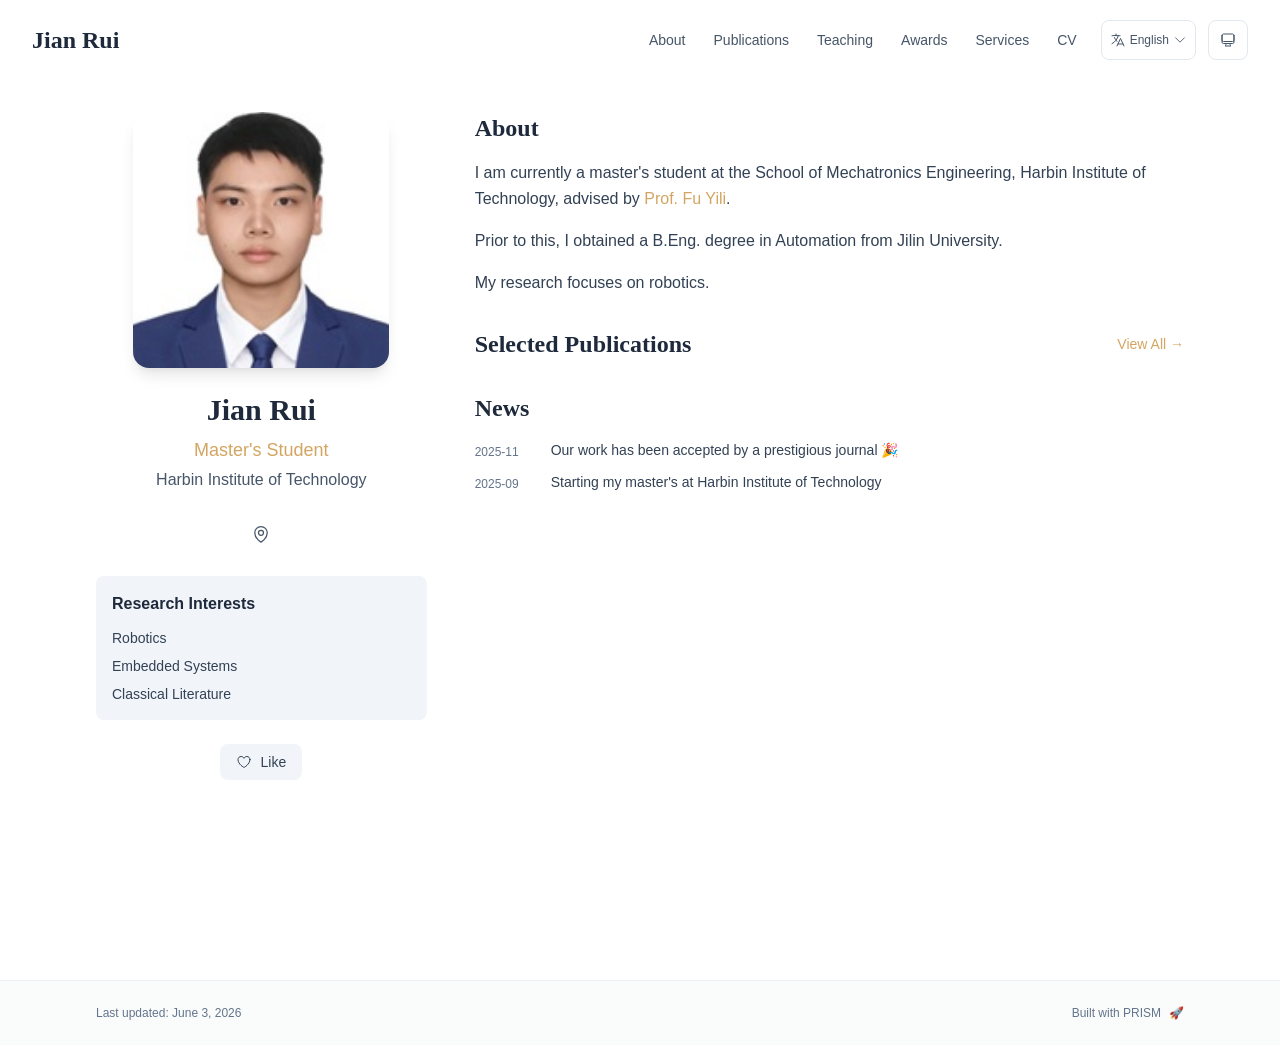
==== commit ec36d9bd: "Update" ====
--- a/index.html
+++ b/index.html
@@ -59,4 +59,4 @@
     }
   </script><title>Jian Rui</title><meta name="description" content="Master&#x27;s student at Harbin Institute of Technology."/><meta name="author" content="Jian Rui"/><meta name="keywords" content="Jian Rui,PhD,Research,Harbin Institute of Technology"/><meta name="creator" content="Jian Rui"/><meta name="publisher" content="Jian Rui"/><meta property="og:title" content="Jian Rui"/><meta property="og:description" content="Master&#x27;s student at Harbin Institute of Technology."/><meta property="og:site_name" content="Jian Rui&#x27;s Academic Website"/><meta property="og:locale" content="en_US"/><meta property="og:type" content="website"/><meta name="twitter:card" content="summary"/><meta name="twitter:title" content="Jian Rui"/><meta name="twitter:description" content="Master&#x27;s student at Harbin Institute of Technology."/><link rel="icon" href="/favicon.svg"/><script>document.querySelectorAll('body link[rel="icon"], body link[rel="apple-touch-icon"]').forEach(el => document.head.appendChild(el))</script><script src="/_next/static/chunks/polyfills-42372ed130431b0a.js" noModule=""></script></head><body class="font-sans antialiased"><div style="visibility:hidden"><nav class="fixed top-0 left-0 right-0 z-50" data-headlessui-state=""><div class="transition-all duration-300 ease-out bg-transparent" style="transform:translateY(-100px)"><div class="max-w-7xl mx-auto px-4 sm:px-6 lg:px-8"><div class="flex justify-between items-center h-16 lg:h-20"><div class="flex-shrink-0" tabindex="0"><a class="text-xl lg:text-2xl font-serif font-semibold text-primary hover:text-accent transition-colors duration-200" href="/">Jian Rui</a></div><div class="hidden lg:block"><div class="ml-10 flex items-center space-x-3"><div class="relative flex items-baseline space-x-1"><a data-nav-href="/" class="relative px-3 py-2 text-sm font-medium rounded-lg transition-colors duration-150 text-primary" href="/">About</a><a data-nav-href="/publications" class="relative px-3 py-2 text-sm font-medium rounded-lg transition-colors duration-150 text-neutral-600" href="/publications/">Publications</a><a data-nav-href="/teaching" class="relative px-3 py-2 text-sm font-medium rounded-lg transition-colors duration-150 text-neutral-600" href="/teaching/">Teaching</a><a data-nav-href="/awards" class="relative px-3 py-2 text-sm font-medium rounded-lg transition-colors duration-150 text-neutral-600" href="/awards/">Awards</a><a data-nav-href="/services" class="relative px-3 py-2 text-sm font-medium rounded-lg transition-colors duration-150 text-neutral-600" href="/services/">Services</a><a data-nav-href="/cv" class="relative px-3 py-2 text-sm font-medium rounded-lg transition-colors duration-150 text-neutral-600" href="/cv/">CV</a></div><div class="flex items-center justify-center w-14 h-10 rounded-lg border border-neutral-200 dark:border-[rgba(148,163,184,0.24)] bg-background dark:bg-neutral-800"><div class="w-6 h-4 rounded bg-neutral-300 animate-pulse"></div></div><div class="flex items-center justify-center w-10 h-10 rounded-lg border border-neutral-200 dark:border-[rgba(148,163,184,0.24)] bg-background dark:bg-neutral-800"><div class="w-4 h-4 rounded-full bg-neutral-300 animate-pulse"></div></div></div></div><div class="lg:hidden flex items-center space-x-2"><div class="flex items-center justify-center w-14 h-10 rounded-lg border border-neutral-200 dark:border-[rgba(148,163,184,0.24)] bg-background dark:bg-neutral-800"><div class="w-6 h-4 rounded bg-neutral-300 animate-pulse"></div></div><div class="flex items-center justify-center w-10 h-10 rounded-lg border border-neutral-200 dark:border-[rgba(148,163,184,0.24)] bg-background dark:bg-neutral-800"><div class="w-4 h-4 rounded-full bg-neutral-300 animate-pulse"></div></div><button class="inline-flex items-center justify-center p-2 rounded-md text-neutral-600 hover:text-primary hover:bg-neutral-100 dark:hover:bg-neutral-800 focus:outline-none focus:ring-2 focus:ring-inset focus:ring-accent transition-colors duration-200" id="headlessui-disclosure-button-«R7pdb»" type="button" aria-expanded="false" data-headlessui-state=""><span class="sr-only">Open main menu</span><div><svg xmlns="http://www.w3.org/2000/svg" fill="none" viewBox="0 0 24 24" stroke-width="1.5" stroke="currentColor" aria-hidden="true" data-slot="icon" class="block h-6 w-6"><path stroke-linecap="round" stroke-linejoin="round" d="M3.75 6.75h16.5M3.75 12h16.5m-16.5 5.25h16.5"></path></svg></div></button></div></div></div></div></nav><main class="min-h-screen pt-16 lg:pt-20"><div class="max-w-6xl mx-auto px-4 sm:px-6 lg:px-8 py-8 bg-background min-h-screen"><div class="grid grid-cols-1 lg:grid-cols-3 gap-12"><div class="lg:col-span-1"><div class="sticky top-8" style="opacity:0;transform:translateY(20px)"><div class="w-64 h-64 mx-auto mb-6 rounded-2xl overflow-hidden shadow-lg hover:shadow-xl transition-all duration-200 hover:scale-105"><img alt="Jian Rui" width="256" height="256" decoding="async" data-nimg="1" class="w-full h-full object-cover object-[32%_center]" style="color:transparent" src="/bio.jpg"/></div><div class="text-center mb-6"><h1 class="text-3xl font-serif font-bold text-primary mb-2">Jian Rui</h1><p class="text-lg text-accent font-medium mb-1">Master&#x27;s Student</p><p class="text-neutral-600 mb-2">Harbin Institute of Technology</p></div><div class="flex flex-wrap justify-center gap-3 sm:gap-4 mb-6 relative px-2"><div class="relative"><button class="p-2 sm:p-2 transition-colors duration-200 text-neutral-600 dark:text-neutral-400 hover:text-accent" aria-label="Location"><svg xmlns="http://www.w3.org/2000/svg" fill="none" viewBox="0 0 24 24" stroke-width="1.5" stroke="currentColor" aria-hidden="true" data-slot="icon" class="h-5 w-5"><path stroke-linecap="round" stroke-linejoin="round" d="M15 10.5a3 3 0 1 1-6 0 3 3 0 0 1 6 0Z"></path><path stroke-linecap="round" stroke-linejoin="round" d="M19.5 10.5c0 7.142-7.5 11.25-7.5 11.25S4.5 17.642 4.5 10.5a7.5 7.5 0 1 1 15 0Z"></path></svg></button></div></div><div class="bg-neutral-100 dark:bg-neutral-800 rounded-lg p-4 mb-6 hover:shadow-lg transition-all duration-200 hover:scale-[1.02]"><h3 class="font-semibold text-primary mb-3">Research Interests</h3><div class="space-y-2 text-sm text-neutral-700 dark:text-neutral-500"><div>Robotics</div><div>Embedded Systems</div><div>Classical Literature</div></div></div><div class="flex justify-center"><div class="relative"><button class="flex items-center space-x-2 px-4 py-2 rounded-lg font-medium text-sm transition-all duration-200 bg-neutral-100 dark:bg-neutral-800 text-neutral-700 dark:text-neutral-500 hover:bg-red-50 dark:hover:bg-red-900/20 hover:text-red-600 dark:hover:text-red-400 cursor-pointer" tabindex="0"><svg xmlns="http://www.w3.org/2000/svg" fill="none" viewBox="0 0 24 24" stroke-width="1.5" stroke="currentColor" aria-hidden="true" data-slot="icon" class="h-4 w-4"><path stroke-linecap="round" stroke-linejoin="round" d="M21 8.25c0-2.485-2.099-4.5-4.688-4.5-1.935 0-3.597 1.126-4.312 2.733-.715-1.607-2.377-2.733-4.313-2.733C5.1 3.75 3 5.765 3 8.25c0 7.22 9 12 9 12s9-4.78 9-12Z"></path></svg><span>Like</span></button></div></div></div></div><div class="lg:col-span-2 space-y-8"><section id="about" class="scroll-mt-24 space-y-8"><section style="opacity:0;transform:translateY(20px)"><h2 class="text-2xl font-serif font-bold text-primary mb-4">About</h2><div class="text-neutral-700 dark:text-neutral-600 leading-relaxed"><p class="mb-4 last:mb-0">I am currently a master&#x27;s student at the School of Mechatronics Engineering, Harbin Institute of Technology, advised by <a href="http://homepage.hit.edu.cn/fuyili" node="[object Object]" target="_blank" rel="noopener noreferrer" class="text-accent font-medium transition-all duration-200 rounded hover:bg-accent/10 hover:shadow-sm">Prof. Fu Yili</a>.</p>
 <p class="mb-4 last:mb-0">Prior to this, I obtained a B.Eng. degree in Automation from Jilin University.</p>
-<p class="mb-4 last:mb-0">My research focuses on robotics.</p></div></section><section style="opacity:0;transform:translateY(20px)"><div class="flex items-center justify-between mb-4"><h2 class="text-2xl font-serif font-bold text-primary">Selected Publications</h2><a class="text-accent hover:text-accent-dark text-sm font-medium transition-all duration-200 rounded hover:bg-accent/10 hover:shadow-sm" href="/publications/">View All<!-- --> →</a></div><div class="space-y-4"></div></section><section style="opacity:0;transform:translateY(20px)"><h2 class="text-2xl font-serif font-bold text-primary mb-4">News</h2><div class="space-y-3"><div class="flex items-start space-x-3"><span class="text-xs text-neutral-500 mt-1 w-16 flex-shrink-0">2025-11</span><p class="text-sm text-neutral-700">Our work has been accepted by a prestigious journal 🎉</p></div><div class="flex items-start space-x-3"><span class="text-xs text-neutral-500 mt-1 w-16 flex-shrink-0">2025-09</span><p class="text-sm text-neutral-700">Starting my master&#x27;s at Harbin Institute of Technology</p></div></div></section></section></div></div></div><!--$--><!--/$--><!--$--><!--/$--></main><footer class="border-t border-neutral-200/50 bg-neutral-50/50 dark:bg-neutral-900/50 dark:border-neutral-700/50"><div class="max-w-6xl mx-auto px-4 sm:px-6 lg:px-8 py-6"><div class="flex flex-col sm:flex-row justify-between items-center gap-2"><p class="text-xs text-neutral-500">Last updated<!-- -->: <!-- -->November 18, 2025</p><p class="text-xs text-neutral-500 flex items-center"><a href="https://github.com/xyjoey/PRISM" target="_blank" rel="noopener noreferrer">Built with PRISM</a><span class="ml-2">🚀</span></p></div></div></footer></div><script src="/_next/static/chunks/webpack-679b75d1c4c2027c.js" async=""></script><script>(self.__next_f=self.__next_f||[]).push([0])</script><script>self.__next_f.push([1,"1:\"$Sreact.fragment\"\n3:I[3719,[\"461\",\"static/chunks/461-a9a5d7b05a71d978.js\",\"874\",\"static/chunks/874-6cc630662f3664af.js\",\"291\",\"static/chunks/291-e39730cc9327e39b.js\",\"177\",\"static/chunks/app/layout-e3acac27861e9cac.js\"],\"ThemeProvider\"]\n4:I[310,[\"461\",\"static/chunks/461-a9a5d7b05a71d978.js\",\"874\",\"static/chunks/874-6cc630662f3664af.js\",\"291\",\"static/chunks/291-e39730cc9327e39b.js\",\"177\",\"static/chunks/app/layout-e3acac27861e9cac.js\"],\"LocaleProvider\"]\n5:I[4574,[\"461\",\"static/chunks/461-a9a5d7b05a71d978.js\",\"874\",\"static/chunks/874-6cc630662f3664af.js\",\"291\",\"static/chunks/291-e39730cc9327e39b.js\",\"177\",\"static/chunks/app/layout-e3acac27861e9cac.js\"],\"default\"]\n6:I[7555,[],\"\"]\n7:I[1295,[],\"\"]\n8:I[2548,[\"461\",\"static/chunks/461-a9a5d7b05a71d978.js\",\"874\",\"static/chunks/874-6cc630662f3664af.js\",\"291\",\"static/chunks/291-e39730cc9327e39b.js\",\"177\",\"static/chunks/app/layout-e3acac27861e9cac.js\"],\"default\"]\n9:I[6613,[\"461\",\"static/chunks/461-a9a5d7b05a71d978.js\",\"178\",\"static/chunks/178-595a94b9af1e67b5.js\",\"874\",\"static/chunks/874-6cc630662f3664af.js\",\"748\",\"static/chunks/748-abdcac66b902b175.js\",\"974\",\"static/chunks/app/page-6d924430f897a653.js\"],\"default\"]\na:I[9665,[],\"MetadataBoundary\"]\nc:I[9665,[],\"OutletBoundary\"]\nf:I[4911,[],\"AsyncMetadataOutlet\"]\n11:I[9665,[],\"ViewportBoundary\"]\n13:I[6614,[],\"\"]\n:HL[\"/_next/static/css/573ee5e4a0c2fdfe.css\",\"style\"]\n2:T590,\n    try {\n      const cfg = {\"enabled\":true,\"locales\":[\"zh\",\"en\"],\"defaultLocale\":\"en\",\"mode\":\"auto\",\"fixedLocale\":\"en\",\"persist\":true,\"switcher\":true,\"labels\":{\"zh\":\"中文\",\"en\":\"English\"}};\n      const storageKey = 'locale-storage';\n      const normalize = (value) =\u003e typeof value === 'string' ? value.trim().replace('_', '-').toLowerCase() : '';\n      const matchLocale = (candidate) =\u003e {\n        const normalized = normalize(candidate);\n        if (!normalized) return null;\n        if (cfg.locales.includes(normalized)) return normalized;\n        const language = normalized.split('-')[0];\n        if (cfg.locales.includes(language)) return language;\n        "])</script><script>self.__next_f.push([1,"return null;\n      };\n\n      let resolved = null;\n\n      if (cfg.persist) {\n        resolved = matchLocale(localStorage.getItem(storageKey));\n      }\n\n      if (!resolved) {\n        if (cfg.mode === 'fixed') {\n          resolved = cfg.fixedLocale;\n        } else {\n          resolved = matchLocale(navigator.language);\n        }\n      }\n\n      if (!resolved) {\n        resolved = cfg.defaultLocale;\n      }\n\n      const root = document.documentElement;\n      root.lang = resolved;\n      root.setAttribute('data-locale', resolved);\n\n      if (cfg.persist) {\n        localStorage.setItem(storageKey, resolved);\n      }\n    } catch (e) {\n      const root = document.documentElement;\n      root.lang = 'en';\n      root.setAttribute('data-locale', 'en');\n    }\n  "])</script><script>self.__next_f.push([1,"0:{\"P\":null,\"b\":\"HdP58M8khw9eIJAg7rOIq\",\"p\":\"\",\"c\":[\"\",\"\"],\"i\":false,\"f\":[[[\"\",{\"children\":[\"__PAGE__\",{}]},\"$undefined\",\"$undefined\",true],[\"\",[\"$\",\"$1\",\"c\",{\"children\":[[[\"$\",\"link\",\"0\",{\"rel\":\"stylesheet\",\"href\":\"/_next/static/css/573ee5e4a0c2fdfe.css\",\"precedence\":\"next\",\"crossOrigin\":\"$undefined\",\"nonce\":\"$undefined\"}]],[\"$\",\"html\",null,{\"lang\":\"en\",\"className\":\"scroll-smooth\",\"suppressHydrationWarning\":true,\"children\":[[\"$\",\"head\",null,{\"children\":[[\"$\",\"link\",null,{\"rel\":\"icon\",\"href\":\"/favicon.svg\",\"type\":\"image/svg+xml\"}],[\"$\",\"link\",null,{\"rel\":\"dns-prefetch\",\"href\":\"https://jialeliu.com\"}],[\"$\",\"link\",null,{\"rel\":\"preconnect\",\"href\":\"https://jialeliu.com\",\"crossOrigin\":\"\"}],[\"$\",\"link\",null,{\"rel\":\"preload\",\"as\":\"font\",\"type\":\"font/woff2\",\"href\":\"https://jialeliu.com/fonts/georgiab.woff2\",\"crossOrigin\":\"\"}],[\"$\",\"script\",null,{\"dangerouslySetInnerHTML\":{\"__html\":\"\\n              try {\\n                const theme = localStorage.getItem('theme-storage');\\n                const parsed = theme ? JSON.parse(theme) : null;\\n                const setting = parsed?.state?.theme || 'system';\\n                const prefersDark = typeof window !== 'undefined' \u0026\u0026 window.matchMedia \u0026\u0026 window.matchMedia('(prefers-color-scheme: dark)').matches;\\n                const effective = setting === 'dark' ? 'dark' : (setting === 'light' ? 'light' : (prefersDark ? 'dark' : 'light'));\\n                var root = document.documentElement;\\n                root.classList.add(effective);\\n                root.setAttribute('data-theme', effective);\\n              } catch (e) {\\n                var root = document.documentElement;\\n                root.classList.add('light');\\n                root.setAttribute('data-theme', 'light');\\n              }\\n            \"}}],[\"$\",\"script\",null,{\"dangerouslySetInnerHTML\":{\"__html\":\"$2\"}}]]}],[\"$\",\"body\",null,{\"className\":\"font-sans antialiased\",\"children\":[\"$\",\"$L3\",null,{\"children\":[\"$\",\"$L4\",null,{\"config\":{\"enabled\":true,\"locales\":[\"zh\",\"en\"],\"defaultLocale\":\"en\",\"mode\":\"auto\",\"fixedLocale\":\"en\",\"persist\":true,\"switcher\":true,\"labels\":{\"zh\":\"中文\",\"en\":\"English\"}},\"children\":[[\"$\",\"$L5\",null,{\"items\":[{\"title\":\"About\",\"type\":\"page\",\"target\":\"about\",\"href\":\"/\"},{\"title\":\"Publications\",\"type\":\"page\",\"target\":\"publications\",\"href\":\"/publications\"},{\"title\":\"Teaching\",\"type\":\"page\",\"target\":\"teaching\",\"href\":\"/teaching\"},{\"title\":\"Awards\",\"type\":\"page\",\"target\":\"awards\",\"href\":\"/awards\"},{\"title\":\"Services\",\"type\":\"page\",\"target\":\"services\",\"href\":\"/services\"},{\"title\":\"CV\",\"type\":\"page\",\"target\":\"cv\",\"href\":\"/cv\"}],\"siteTitle\":\"Jian Rui\",\"enableOnePageMode\":false,\"i18n\":\"$0:f:0:1:1:props:children:1:props:children:1:props:children:props:children:props:config\",\"itemsByLocale\":{\"zh\":[{\"title\":\"关于我\",\"type\":\"page\",\"target\":\"about\",\"href\":\"/\"},{\"title\":\"论文\",\"type\":\"page\",\"target\":\"publications\",\"href\":\"/publications\"},{\"title\":\"教学\",\"type\":\"page\",\"target\":\"teaching\",\"href\":\"/teaching\"},{\"title\":\"奖项\",\"type\":\"page\",\"target\":\"awards\",\"href\":\"/awards\"},{\"title\":\"服务\",\"type\":\"page\",\"target\":\"services\",\"href\":\"/services\"},{\"title\":\"简历\",\"type\":\"page\",\"target\":\"cv\",\"href\":\"/cv\"}],\"en\":[{\"title\":\"About\",\"type\":\"page\",\"target\":\"about\",\"href\":\"/\"},{\"title\":\"Publications\",\"type\":\"page\",\"target\":\"publications\",\"href\":\"/publications\"},{\"title\":\"Teaching\",\"type\":\"page\",\"target\":\"teaching\",\"href\":\"/teaching\"},{\"title\":\"Awards\",\"type\":\"page\",\"target\":\"awards\",\"href\":\"/awards\"},{\"title\":\"Services\",\"type\":\"page\",\"target\":\"services\",\"href\":\"/services\"},{\"title\":\"CV\",\"type\":\"page\",\"target\":\"cv\",\"href\":\"/cv\"}]},\"siteTitleByLocale\":{\"zh\":\"简睿\",\"en\":\"Jian Rui\"}}],[\"$\",\"main\",null,{\"className\":\"min-h-screen pt-16 lg:pt-20\",\"children\":[\"$\",\"$L6\",null,{\"parallelRouterKey\":\"children\",\"error\":\"$undefined\",\"errorStyles\":\"$undefined\",\"errorScripts\":\"$undefined\",\"template\":[\"$\",\"$L7\",null,{}],\"templateStyles\":\"$undefined\",\"templateScripts\":\"$undefined\",\"notFound\":[[[\"$\",\"title\",null,{\"children\":\"404: This page could not be found.\"}],[\"$\",\"div\",null,{\"style\":{\"fontFamily\":\"system-ui,\\\"Segoe UI\\\",Roboto,Helvetica,Arial,sans-serif,\\\"Apple Color Emoji\\\",\\\"Segoe UI Emoji\\\"\",\"height\":\"100vh\",\"textAlign\":\"center\",\"display\":\"flex\",\"flexDirection\":\"column\",\"alignItems\":\"center\",\"justifyContent\":\"center\"},\"children\":[\"$\",\"div\",null,{\"children\":[[\"$\",\"style\",null,{\"dangerouslySetInnerHTML\":{\"__html\":\"body{color:#000;background:#fff;margin:0}.next-error-h1{border-right:1px solid rgba(0,0,0,.3)}@media (prefers-color-scheme:dark){body{color:#fff;background:#000}.next-error-h1{border-right:1px solid rgba(255,255,255,.3)}}\"}}],[\"$\",\"h1\",null,{\"className\":\"next-error-h1\",\"style\":{\"display\":\"inline-block\",\"margin\":\"0 20px 0 0\",\"padding\":\"0 23px 0 0\",\"fontSize\":24,\"fontWeight\":500,\"verticalAlign\":\"top\",\"lineHeight\":\"49px\"},\"children\":404}],[\"$\",\"div\",null,{\"style\":{\"display\":\"inline-block\"},\"children\":[\"$\",\"h2\",null,{\"style\":{\"fontSize\":14,\"fontWeight\":400,\"lineHeight\":\"49px\",\"margin\":0},\"children\":\"This page could not be found.\"}]}]]}]}]],[]],\"forbidden\":\"$undefined\",\"unauthorized\":\"$undefined\"}]}],[\"$\",\"$L8\",null,{\"lastUpdated\":\"November 18, 2025\",\"lastUpdatedByLocale\":{\"zh\":\"2025年11月18日\",\"en\":\"November 18, 2025\"},\"defaultLocale\":\"en\"}]]}]}]}]]}]]}],{\"children\":[\"__PAGE__\",[\"$\",\"$1\",\"c\",{\"children\":[[\"$\",\"$L9\",null,{\"dataByLocale\":{\"zh\":{\"author\":{\"name\":\"简睿\",\"title\":\"硕士\",\"institution\":\"哈尔滨工业大学\",\"avatar\":\"/bio.jpg\"},\"social\":{\"location\":\"城市，国家\",\"location_url\":\"https://maps.google.com\",\"location_details\":[\"理科楼 123 室，\",\"大学路，城市，国家\"]},\"features\":{\"enable_likes\":true,\"enable_one_page_mode\":false},\"enableOnePageMode\":false,\"researchInterests\":[\"机器人技术\",\"嵌入式系统\",\"古典文学\"],\"pagesToShow\":[{\"type\":\"about\",\"id\":\"about\",\"sections\":[{\"id\":\"about\",\"type\":\"markdown\",\"source\":\"bio.md\",\"title\":\"关于我\",\"content\":\"我目前是哈尔滨工业大学机电工程学院硕士生，导师是[付宜利教授](http://homepage.hit.edu.cn/fuyili)。\\n\\n此前，我在吉林大学大学获得自动化工学学士学位。\\n\\n我的研究主要关注于机器人技术。\\n\"},{\"id\":\"featured_publications\",\"type\":\"publications\",\"title\":\"精选论文\",\"filter\":\"selected\",\"limit\":5,\"publications\":[]},{\"id\":\"news\",\"type\":\"list\",\"title\":\"动态\",\"source\":\"news.toml\",\"items\":[{\"date\":\"2025-11\",\"content\":\"我们的工作被顶级期刊接收了 🎉\"},{\"date\":\"2025-09\",\"content\":\"在某某大学开始博士学习\"}]}]}]},\"en\":{\"author\":{\"name\":\"Jian Rui\",\"title\":\"Master's Student\",\"institution\":\"Harbin Institute of Technology\",\"avatar\":\"/bio.jpg\"},\"social\":{\"location\":\"City, Country\",\"location_url\":\"https://maps.google.com\",\"location_details\":[\"Room 123, Science Building,\",\"University Avenue, City, Country\"]},\"features\":{\"enable_likes\":true,\"enable_one_page_mode\":false},\"enableOnePageMode\":false,\"researchInterests\":[\"Robotics\",\"Embedded Systems\",\"Classical Literature\"],\"pagesToShow\":[{\"type\":\"about\",\"id\":\"about\",\"sections\":[{\"id\":\"about\",\"type\":\"markdown\",\"source\":\"bio.md\",\"title\":\"About\",\"content\":\"I am currently a master's student at the School of Mechatronics Engineering, Harbin Institute of Technology, advised by [Prof. Fu Yili](http://homepage.hit.edu.cn/fuyili).\\n\\nPrior to this, I obtained a B.Eng. degree in Automation from Jilin University.\\n\\nMy research focuses on robotics.\\n\"},{\"id\":\"featured_publications\",\"type\":\"publications\",\"title\":\"Selected Publications\",\"filter\":\"selected\",\"limit\":5,\"publications\":[]},{\"id\":\"news\",\"type\":\"list\",\"title\":\"News\",\"source\":\"news.toml\",\"items\":[{\"date\":\"2025-11\",\"content\":\"Our work has been accepted by a prestigious journal 🎉\"},{\"date\":\"2025-09\",\"content\":\"Starting my master's at Harbin Institute of Technology\"}]}]}]}},\"defaultLocale\":\"en\"}],[\"$\",\"$La\",null,{\"children\":\"$Lb\"}],null,[\"$\",\"$Lc\",null,{\"children\":[\"$Ld\",\"$Le\",[\"$\",\"$Lf\",null,{\"promise\":\"$@10\"}]]}]]}],{},null,false]},null,false],[\"$\",\"$1\",\"h\",{\"children\":[null,[\"$\",\"$1\",\"a3w_sJCnUm3w64bmlTLuj\",{\"children\":[[\"$\",\"$L11\",null,{\"children\":\"$L12\"}],null]}],null]}],false]],\"m\":\"$undefined\",\"G\":[\"$13\",\"$undefined\"],\"s\":false,\"S\":true}\n"])</script><script>self.__next_f.push([1,"14:\"$Sreact.suspense\"\n15:I[4911,[],\"AsyncMetadata\"]\nb:[\"$\",\"$14\",null,{\"fallback\":null,\"children\":[\"$\",\"$L15\",null,{\"promise\":\"$@16\"}]}]\n"])</script><script>self.__next_f.push([1,"e:null\n"])</script><script>self.__next_f.push([1,"12:[[\"$\",\"meta\",\"0\",{\"charSet\":\"utf-8\"}],[\"$\",\"meta\",\"1\",{\"name\":\"viewport\",\"content\":\"width=device-width, initial-scale=1\"}]]\nd:null\n"])</script><script>self.__next_f.push([1,"16:{\"metadata\":[[\"$\",\"title\",\"0\",{\"children\":\"Jian Rui\"}],[\"$\",\"meta\",\"1\",{\"name\":\"description\",\"content\":\"Master's student at Harbin Institute of Technology.\"}],[\"$\",\"meta\",\"2\",{\"name\":\"author\",\"content\":\"Jian Rui\"}],[\"$\",\"meta\",\"3\",{\"name\":\"keywords\",\"content\":\"Jian Rui,PhD,Research,Harbin Institute of Technology\"}],[\"$\",\"meta\",\"4\",{\"name\":\"creator\",\"content\":\"Jian Rui\"}],[\"$\",\"meta\",\"5\",{\"name\":\"publisher\",\"content\":\"Jian Rui\"}],[\"$\",\"meta\",\"6\",{\"property\":\"og:title\",\"content\":\"Jian Rui\"}],[\"$\",\"meta\",\"7\",{\"property\":\"og:description\",\"content\":\"Master's student at Harbin Institute of Technology.\"}],[\"$\",\"meta\",\"8\",{\"property\":\"og:site_name\",\"content\":\"Jian Rui's Academic Website\"}],[\"$\",\"meta\",\"9\",{\"property\":\"og:locale\",\"content\":\"en_US\"}],[\"$\",\"meta\",\"10\",{\"property\":\"og:type\",\"content\":\"website\"}],[\"$\",\"meta\",\"11\",{\"name\":\"twitter:card\",\"content\":\"summary\"}],[\"$\",\"meta\",\"12\",{\"name\":\"twitter:title\",\"content\":\"Jian Rui\"}],[\"$\",\"meta\",\"13\",{\"name\":\"twitter:description\",\"content\":\"Master's student at Harbin Institute of Technology.\"}],[\"$\",\"link\",\"14\",{\"rel\":\"icon\",\"href\":\"/favicon.svg\"}]],\"error\":null,\"digest\":\"$undefined\"}\n10:{\"metadata\":\"$16:metadata\",\"error\":null,\"digest\":\"$undefined\"}\n"])</script></body></html>+<p class="mb-4 last:mb-0">My research focuses on robotics.</p></div></section><section style="opacity:0;transform:translateY(20px)"><div class="flex items-center justify-between mb-4"><h2 class="text-2xl font-serif font-bold text-primary">Selected Publications</h2><a class="text-accent hover:text-accent-dark text-sm font-medium transition-all duration-200 rounded hover:bg-accent/10 hover:shadow-sm" href="/publications/">View All<!-- --> →</a></div><div class="space-y-4"></div></section><section style="opacity:0;transform:translateY(20px)"><h2 class="text-2xl font-serif font-bold text-primary mb-4">News</h2><div class="space-y-3"><div class="flex items-start space-x-3"><span class="text-xs text-neutral-500 mt-1 w-16 flex-shrink-0">2025-11</span><p class="text-sm text-neutral-700">Our work has been accepted by a prestigious journal 🎉</p></div><div class="flex items-start space-x-3"><span class="text-xs text-neutral-500 mt-1 w-16 flex-shrink-0">2025-09</span><p class="text-sm text-neutral-700">Starting my master&#x27;s at Harbin Institute of Technology</p></div></div></section></section></div></div></div><!--$--><!--/$--><!--$--><!--/$--></main><footer class="border-t border-neutral-200/50 bg-neutral-50/50 dark:bg-neutral-900/50 dark:border-neutral-700/50"><div class="max-w-6xl mx-auto px-4 sm:px-6 lg:px-8 py-6"><div class="flex flex-col sm:flex-row justify-between items-center gap-2"><p class="text-xs text-neutral-500">Last updated<!-- -->: <!-- -->June 3, 2026</p><p class="text-xs text-neutral-500 flex items-center"><a href="https://github.com/xyjoey/PRISM" target="_blank" rel="noopener noreferrer">Built with PRISM</a><span class="ml-2">🚀</span></p></div></div></footer></div><script src="/_next/static/chunks/webpack-679b75d1c4c2027c.js" async=""></script><script>(self.__next_f=self.__next_f||[]).push([0])</script><script>self.__next_f.push([1,"1:\"$Sreact.fragment\"\n3:I[3719,[\"461\",\"static/chunks/461-a9a5d7b05a71d978.js\",\"874\",\"static/chunks/874-6cc630662f3664af.js\",\"291\",\"static/chunks/291-e39730cc9327e39b.js\",\"177\",\"static/chunks/app/layout-e3acac27861e9cac.js\"],\"ThemeProvider\"]\n4:I[310,[\"461\",\"static/chunks/461-a9a5d7b05a71d978.js\",\"874\",\"static/chunks/874-6cc630662f3664af.js\",\"291\",\"static/chunks/291-e39730cc9327e39b.js\",\"177\",\"static/chunks/app/layout-e3acac27861e9cac.js\"],\"LocaleProvider\"]\n5:I[4574,[\"461\",\"static/chunks/461-a9a5d7b05a71d978.js\",\"874\",\"static/chunks/874-6cc630662f3664af.js\",\"291\",\"static/chunks/291-e39730cc9327e39b.js\",\"177\",\"static/chunks/app/layout-e3acac27861e9cac.js\"],\"default\"]\n6:I[7555,[],\"\"]\n7:I[1295,[],\"\"]\n8:I[2548,[\"461\",\"static/chunks/461-a9a5d7b05a71d978.js\",\"874\",\"static/chunks/874-6cc630662f3664af.js\",\"291\",\"static/chunks/291-e39730cc9327e39b.js\",\"177\",\"static/chunks/app/layout-e3acac27861e9cac.js\"],\"default\"]\n9:I[6613,[\"461\",\"static/chunks/461-a9a5d7b05a71d978.js\",\"178\",\"static/chunks/178-595a94b9af1e67b5.js\",\"874\",\"static/chunks/874-6cc630662f3664af.js\",\"748\",\"static/chunks/748-abdcac66b902b175.js\",\"974\",\"static/chunks/app/page-6d924430f897a653.js\"],\"default\"]\na:I[9665,[],\"MetadataBoundary\"]\nc:I[9665,[],\"OutletBoundary\"]\nf:I[4911,[],\"AsyncMetadataOutlet\"]\n11:I[9665,[],\"ViewportBoundary\"]\n13:I[6614,[],\"\"]\n:HL[\"/_next/static/css/573ee5e4a0c2fdfe.css\",\"style\"]\n2:T590,\n    try {\n      const cfg = {\"enabled\":true,\"locales\":[\"zh\",\"en\"],\"defaultLocale\":\"en\",\"mode\":\"auto\",\"fixedLocale\":\"en\",\"persist\":true,\"switcher\":true,\"labels\":{\"zh\":\"中文\",\"en\":\"English\"}};\n      const storageKey = 'locale-storage';\n      const normalize = (value) =\u003e typeof value === 'string' ? value.trim().replace('_', '-').toLowerCase() : '';\n      const matchLocale = (candidate) =\u003e {\n        const normalized = normalize(candidate);\n        if (!normalized) return null;\n        if (cfg.locales.includes(normalized)) return normalized;\n        const language = normalized.split('-')[0];\n        if (cfg.locales.includes(language)) return language;\n        "])</script><script>self.__next_f.push([1,"return null;\n      };\n\n      let resolved = null;\n\n      if (cfg.persist) {\n        resolved = matchLocale(localStorage.getItem(storageKey));\n      }\n\n      if (!resolved) {\n        if (cfg.mode === 'fixed') {\n          resolved = cfg.fixedLocale;\n        } else {\n          resolved = matchLocale(navigator.language);\n        }\n      }\n\n      if (!resolved) {\n        resolved = cfg.defaultLocale;\n      }\n\n      const root = document.documentElement;\n      root.lang = resolved;\n      root.setAttribute('data-locale', resolved);\n\n      if (cfg.persist) {\n        localStorage.setItem(storageKey, resolved);\n      }\n    } catch (e) {\n      const root = document.documentElement;\n      root.lang = 'en';\n      root.setAttribute('data-locale', 'en');\n    }\n  "])</script><script>self.__next_f.push([1,"0:{\"P\":null,\"b\":\"VPC-wppKoJzY_At5EctpG\",\"p\":\"\",\"c\":[\"\",\"\"],\"i\":false,\"f\":[[[\"\",{\"children\":[\"__PAGE__\",{}]},\"$undefined\",\"$undefined\",true],[\"\",[\"$\",\"$1\",\"c\",{\"children\":[[[\"$\",\"link\",\"0\",{\"rel\":\"stylesheet\",\"href\":\"/_next/static/css/573ee5e4a0c2fdfe.css\",\"precedence\":\"next\",\"crossOrigin\":\"$undefined\",\"nonce\":\"$undefined\"}]],[\"$\",\"html\",null,{\"lang\":\"en\",\"className\":\"scroll-smooth\",\"suppressHydrationWarning\":true,\"children\":[[\"$\",\"head\",null,{\"children\":[[\"$\",\"link\",null,{\"rel\":\"icon\",\"href\":\"/favicon.svg\",\"type\":\"image/svg+xml\"}],[\"$\",\"link\",null,{\"rel\":\"dns-prefetch\",\"href\":\"https://jialeliu.com\"}],[\"$\",\"link\",null,{\"rel\":\"preconnect\",\"href\":\"https://jialeliu.com\",\"crossOrigin\":\"\"}],[\"$\",\"link\",null,{\"rel\":\"preload\",\"as\":\"font\",\"type\":\"font/woff2\",\"href\":\"https://jialeliu.com/fonts/georgiab.woff2\",\"crossOrigin\":\"\"}],[\"$\",\"script\",null,{\"dangerouslySetInnerHTML\":{\"__html\":\"\\n              try {\\n                const theme = localStorage.getItem('theme-storage');\\n                const parsed = theme ? JSON.parse(theme) : null;\\n                const setting = parsed?.state?.theme || 'system';\\n                const prefersDark = typeof window !== 'undefined' \u0026\u0026 window.matchMedia \u0026\u0026 window.matchMedia('(prefers-color-scheme: dark)').matches;\\n                const effective = setting === 'dark' ? 'dark' : (setting === 'light' ? 'light' : (prefersDark ? 'dark' : 'light'));\\n                var root = document.documentElement;\\n                root.classList.add(effective);\\n                root.setAttribute('data-theme', effective);\\n              } catch (e) {\\n                var root = document.documentElement;\\n                root.classList.add('light');\\n                root.setAttribute('data-theme', 'light');\\n              }\\n            \"}}],[\"$\",\"script\",null,{\"dangerouslySetInnerHTML\":{\"__html\":\"$2\"}}]]}],[\"$\",\"body\",null,{\"className\":\"font-sans antialiased\",\"children\":[\"$\",\"$L3\",null,{\"children\":[\"$\",\"$L4\",null,{\"config\":{\"enabled\":true,\"locales\":[\"zh\",\"en\"],\"defaultLocale\":\"en\",\"mode\":\"auto\",\"fixedLocale\":\"en\",\"persist\":true,\"switcher\":true,\"labels\":{\"zh\":\"中文\",\"en\":\"English\"}},\"children\":[[\"$\",\"$L5\",null,{\"items\":[{\"title\":\"About\",\"type\":\"page\",\"target\":\"about\",\"href\":\"/\"},{\"title\":\"Publications\",\"type\":\"page\",\"target\":\"publications\",\"href\":\"/publications\"},{\"title\":\"Teaching\",\"type\":\"page\",\"target\":\"teaching\",\"href\":\"/teaching\"},{\"title\":\"Awards\",\"type\":\"page\",\"target\":\"awards\",\"href\":\"/awards\"},{\"title\":\"Services\",\"type\":\"page\",\"target\":\"services\",\"href\":\"/services\"},{\"title\":\"CV\",\"type\":\"page\",\"target\":\"cv\",\"href\":\"/cv\"}],\"siteTitle\":\"Jian Rui\",\"enableOnePageMode\":false,\"i18n\":\"$0:f:0:1:1:props:children:1:props:children:1:props:children:props:children:props:config\",\"itemsByLocale\":{\"zh\":[{\"title\":\"关于我\",\"type\":\"page\",\"target\":\"about\",\"href\":\"/\"},{\"title\":\"论文\",\"type\":\"page\",\"target\":\"publications\",\"href\":\"/publications\"},{\"title\":\"教学\",\"type\":\"page\",\"target\":\"teaching\",\"href\":\"/teaching\"},{\"title\":\"奖项\",\"type\":\"page\",\"target\":\"awards\",\"href\":\"/awards\"},{\"title\":\"服务\",\"type\":\"page\",\"target\":\"services\",\"href\":\"/services\"},{\"title\":\"简历\",\"type\":\"page\",\"target\":\"cv\",\"href\":\"/cv\"}],\"en\":[{\"title\":\"About\",\"type\":\"page\",\"target\":\"about\",\"href\":\"/\"},{\"title\":\"Publications\",\"type\":\"page\",\"target\":\"publications\",\"href\":\"/publications\"},{\"title\":\"Teaching\",\"type\":\"page\",\"target\":\"teaching\",\"href\":\"/teaching\"},{\"title\":\"Awards\",\"type\":\"page\",\"target\":\"awards\",\"href\":\"/awards\"},{\"title\":\"Services\",\"type\":\"page\",\"target\":\"services\",\"href\":\"/services\"},{\"title\":\"CV\",\"type\":\"page\",\"target\":\"cv\",\"href\":\"/cv\"}]},\"siteTitleByLocale\":{\"zh\":\"简睿\",\"en\":\"Jian Rui\"}}],[\"$\",\"main\",null,{\"className\":\"min-h-screen pt-16 lg:pt-20\",\"children\":[\"$\",\"$L6\",null,{\"parallelRouterKey\":\"children\",\"error\":\"$undefined\",\"errorStyles\":\"$undefined\",\"errorScripts\":\"$undefined\",\"template\":[\"$\",\"$L7\",null,{}],\"templateStyles\":\"$undefined\",\"templateScripts\":\"$undefined\",\"notFound\":[[[\"$\",\"title\",null,{\"children\":\"404: This page could not be found.\"}],[\"$\",\"div\",null,{\"style\":{\"fontFamily\":\"system-ui,\\\"Segoe UI\\\",Roboto,Helvetica,Arial,sans-serif,\\\"Apple Color Emoji\\\",\\\"Segoe UI Emoji\\\"\",\"height\":\"100vh\",\"textAlign\":\"center\",\"display\":\"flex\",\"flexDirection\":\"column\",\"alignItems\":\"center\",\"justifyContent\":\"center\"},\"children\":[\"$\",\"div\",null,{\"children\":[[\"$\",\"style\",null,{\"dangerouslySetInnerHTML\":{\"__html\":\"body{color:#000;background:#fff;margin:0}.next-error-h1{border-right:1px solid rgba(0,0,0,.3)}@media (prefers-color-scheme:dark){body{color:#fff;background:#000}.next-error-h1{border-right:1px solid rgba(255,255,255,.3)}}\"}}],[\"$\",\"h1\",null,{\"className\":\"next-error-h1\",\"style\":{\"display\":\"inline-block\",\"margin\":\"0 20px 0 0\",\"padding\":\"0 23px 0 0\",\"fontSize\":24,\"fontWeight\":500,\"verticalAlign\":\"top\",\"lineHeight\":\"49px\"},\"children\":404}],[\"$\",\"div\",null,{\"style\":{\"display\":\"inline-block\"},\"children\":[\"$\",\"h2\",null,{\"style\":{\"fontSize\":14,\"fontWeight\":400,\"lineHeight\":\"49px\",\"margin\":0},\"children\":\"This page could not be found.\"}]}]]}]}]],[]],\"forbidden\":\"$undefined\",\"unauthorized\":\"$undefined\"}]}],[\"$\",\"$L8\",null,{\"lastUpdated\":\"June 3, 2026\",\"lastUpdatedByLocale\":{\"zh\":\"2026年6月3日\",\"en\":\"June 3, 2026\"},\"defaultLocale\":\"en\"}]]}]}]}]]}]]}],{\"children\":[\"__PAGE__\",[\"$\",\"$1\",\"c\",{\"children\":[[\"$\",\"$L9\",null,{\"dataByLocale\":{\"zh\":{\"author\":{\"name\":\"简睿\",\"title\":\"硕士\",\"institution\":\"哈尔滨工业大学\",\"avatar\":\"/bio.jpg\"},\"social\":{\"location\":\"城市，国家\",\"location_url\":\"https://maps.google.com\",\"location_details\":[\"理科楼 123 室，\",\"大学路，城市，国家\"]},\"features\":{\"enable_likes\":true,\"enable_one_page_mode\":false},\"enableOnePageMode\":false,\"researchInterests\":[\"机器人技术\",\"嵌入式系统\",\"古典文学\"],\"pagesToShow\":[{\"type\":\"about\",\"id\":\"about\",\"sections\":[{\"id\":\"about\",\"type\":\"markdown\",\"source\":\"bio.md\",\"title\":\"关于我\",\"content\":\"我目前是哈尔滨工业大学机电工程学院硕士生，导师是[付宜利教授](http://homepage.hit.edu.cn/fuyili)。\\n\\n此前，我在吉林大学大学获得自动化工学学士学位。\\n\\n我的研究主要关注于机器人技术。\\n\"},{\"id\":\"featured_publications\",\"type\":\"publications\",\"title\":\"精选论文\",\"filter\":\"selected\",\"limit\":5,\"publications\":[]},{\"id\":\"news\",\"type\":\"list\",\"title\":\"动态\",\"source\":\"news.toml\",\"items\":[{\"date\":\"2025-11\",\"content\":\"我们的工作被顶级期刊接收了 🎉\"},{\"date\":\"2025-09\",\"content\":\"在某某大学开始博士学习\"}]}]}]},\"en\":{\"author\":{\"name\":\"Jian Rui\",\"title\":\"Master's Student\",\"institution\":\"Harbin Institute of Technology\",\"avatar\":\"/bio.jpg\"},\"social\":{\"location\":\"City, Country\",\"location_url\":\"https://maps.google.com\",\"location_details\":[\"Room 123, Science Building,\",\"University Avenue, City, Country\"]},\"features\":{\"enable_likes\":true,\"enable_one_page_mode\":false},\"enableOnePageMode\":false,\"researchInterests\":[\"Robotics\",\"Embedded Systems\",\"Classical Literature\"],\"pagesToShow\":[{\"type\":\"about\",\"id\":\"about\",\"sections\":[{\"id\":\"about\",\"type\":\"markdown\",\"source\":\"bio.md\",\"title\":\"About\",\"content\":\"I am currently a master's student at the School of Mechatronics Engineering, Harbin Institute of Technology, advised by [Prof. Fu Yili](http://homepage.hit.edu.cn/fuyili).\\n\\nPrior to this, I obtained a B.Eng. degree in Automation from Jilin University.\\n\\nMy research focuses on robotics.\\n\"},{\"id\":\"featured_publications\",\"type\":\"publications\",\"title\":\"Selected Publications\",\"filter\":\"selected\",\"limit\":5,\"publications\":[]},{\"id\":\"news\",\"type\":\"list\",\"title\":\"News\",\"source\":\"news.toml\",\"items\":[{\"date\":\"2025-11\",\"content\":\"Our work has been accepted by a prestigious journal 🎉\"},{\"date\":\"2025-09\",\"content\":\"Starting my master's at Harbin Institute of Technology\"}]}]}]}},\"defaultLocale\":\"en\"}],[\"$\",\"$La\",null,{\"children\":\"$Lb\"}],null,[\"$\",\"$Lc\",null,{\"children\":[\"$Ld\",\"$Le\",[\"$\",\"$Lf\",null,{\"promise\":\"$@10\"}]]}]]}],{},null,false]},null,false],[\"$\",\"$1\",\"h\",{\"children\":[null,[\"$\",\"$1\",\"NUeOPEO80eJ19BKBxNzeq\",{\"children\":[[\"$\",\"$L11\",null,{\"children\":\"$L12\"}],null]}],null]}],false]],\"m\":\"$undefined\",\"G\":[\"$13\",\"$undefined\"],\"s\":false,\"S\":true}\n"])</script><script>self.__next_f.push([1,"14:\"$Sreact.suspense\"\n15:I[4911,[],\"AsyncMetadata\"]\nb:[\"$\",\"$14\",null,{\"fallback\":null,\"children\":[\"$\",\"$L15\",null,{\"promise\":\"$@16\"}]}]\n"])</script><script>self.__next_f.push([1,"e:null\n"])</script><script>self.__next_f.push([1,"12:[[\"$\",\"meta\",\"0\",{\"charSet\":\"utf-8\"}],[\"$\",\"meta\",\"1\",{\"name\":\"viewport\",\"content\":\"width=device-width, initial-scale=1\"}]]\nd:null\n"])</script><script>self.__next_f.push([1,"16:{\"metadata\":[[\"$\",\"title\",\"0\",{\"children\":\"Jian Rui\"}],[\"$\",\"meta\",\"1\",{\"name\":\"description\",\"content\":\"Master's student at Harbin Institute of Technology.\"}],[\"$\",\"meta\",\"2\",{\"name\":\"author\",\"content\":\"Jian Rui\"}],[\"$\",\"meta\",\"3\",{\"name\":\"keywords\",\"content\":\"Jian Rui,PhD,Research,Harbin Institute of Technology\"}],[\"$\",\"meta\",\"4\",{\"name\":\"creator\",\"content\":\"Jian Rui\"}],[\"$\",\"meta\",\"5\",{\"name\":\"publisher\",\"content\":\"Jian Rui\"}],[\"$\",\"meta\",\"6\",{\"property\":\"og:title\",\"content\":\"Jian Rui\"}],[\"$\",\"meta\",\"7\",{\"property\":\"og:description\",\"content\":\"Master's student at Harbin Institute of Technology.\"}],[\"$\",\"meta\",\"8\",{\"property\":\"og:site_name\",\"content\":\"Jian Rui's Academic Website\"}],[\"$\",\"meta\",\"9\",{\"property\":\"og:locale\",\"content\":\"en_US\"}],[\"$\",\"meta\",\"10\",{\"property\":\"og:type\",\"content\":\"website\"}],[\"$\",\"meta\",\"11\",{\"name\":\"twitter:card\",\"content\":\"summary\"}],[\"$\",\"meta\",\"12\",{\"name\":\"twitter:title\",\"content\":\"Jian Rui\"}],[\"$\",\"meta\",\"13\",{\"name\":\"twitter:description\",\"content\":\"Master's student at Harbin Institute of Technology.\"}],[\"$\",\"link\",\"14\",{\"rel\":\"icon\",\"href\":\"/favicon.svg\"}]],\"error\":null,\"digest\":\"$undefined\"}\n10:{\"metadata\":\"$16:metadata\",\"error\":null,\"digest\":\"$undefined\"}\n"])</script></body></html>
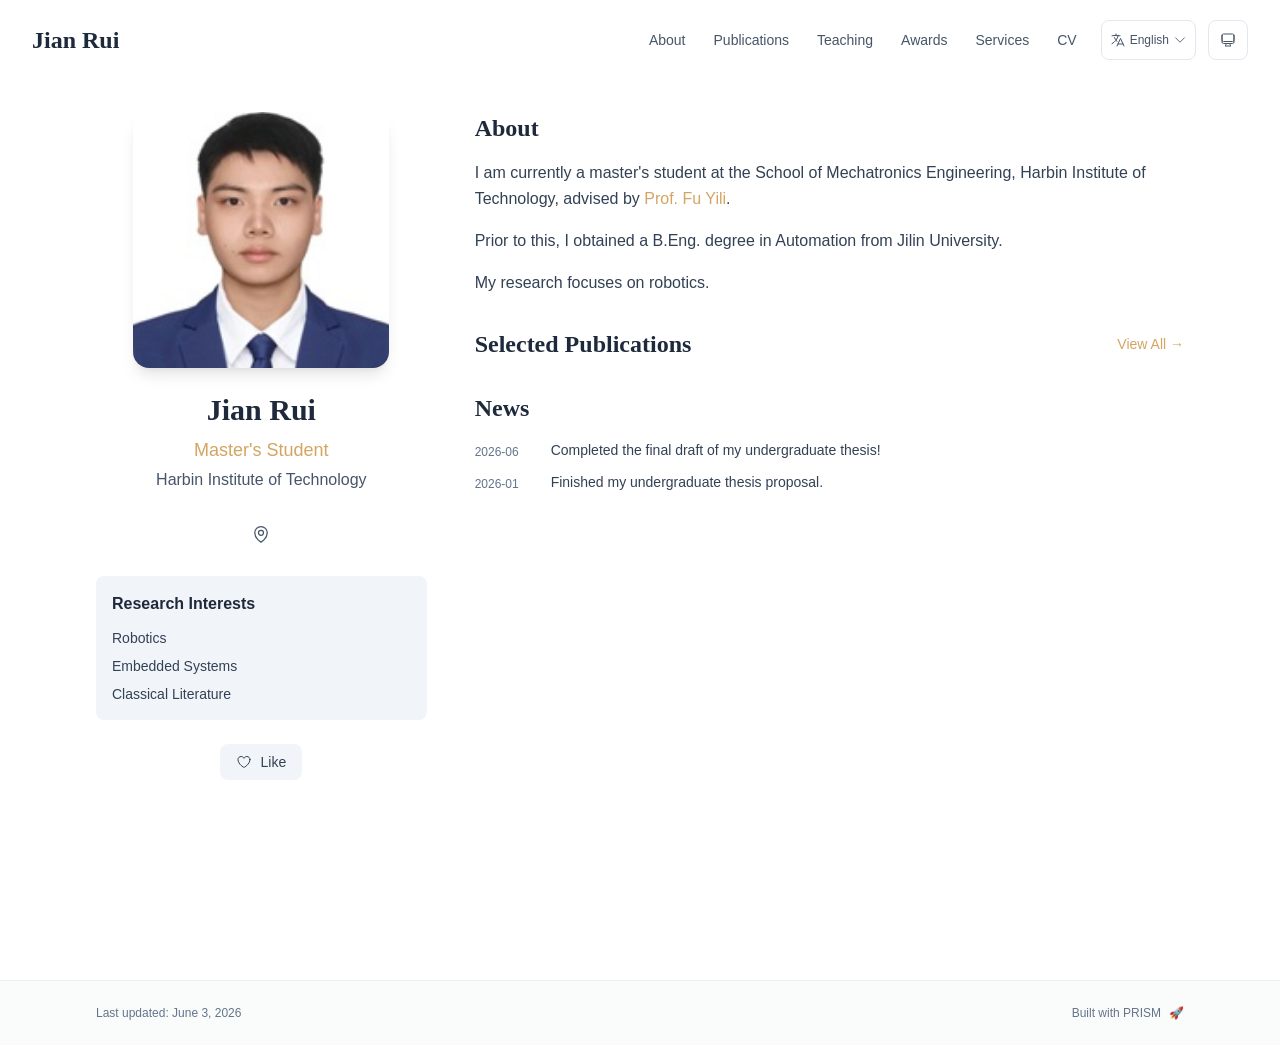
==== commit 3f786af4: "Update news and cv" ====
--- a/index.html
+++ b/index.html
@@ -59,4 +59,4 @@
     }
   </script><title>Jian Rui</title><meta name="description" content="Master&#x27;s student at Harbin Institute of Technology."/><meta name="author" content="Jian Rui"/><meta name="keywords" content="Jian Rui,PhD,Research,Harbin Institute of Technology"/><meta name="creator" content="Jian Rui"/><meta name="publisher" content="Jian Rui"/><meta property="og:title" content="Jian Rui"/><meta property="og:description" content="Master&#x27;s student at Harbin Institute of Technology."/><meta property="og:site_name" content="Jian Rui&#x27;s Academic Website"/><meta property="og:locale" content="en_US"/><meta property="og:type" content="website"/><meta name="twitter:card" content="summary"/><meta name="twitter:title" content="Jian Rui"/><meta name="twitter:description" content="Master&#x27;s student at Harbin Institute of Technology."/><link rel="icon" href="/favicon.svg"/><script>document.querySelectorAll('body link[rel="icon"], body link[rel="apple-touch-icon"]').forEach(el => document.head.appendChild(el))</script><script src="/_next/static/chunks/polyfills-42372ed130431b0a.js" noModule=""></script></head><body class="font-sans antialiased"><div style="visibility:hidden"><nav class="fixed top-0 left-0 right-0 z-50" data-headlessui-state=""><div class="transition-all duration-300 ease-out bg-transparent" style="transform:translateY(-100px)"><div class="max-w-7xl mx-auto px-4 sm:px-6 lg:px-8"><div class="flex justify-between items-center h-16 lg:h-20"><div class="flex-shrink-0" tabindex="0"><a class="text-xl lg:text-2xl font-serif font-semibold text-primary hover:text-accent transition-colors duration-200" href="/">Jian Rui</a></div><div class="hidden lg:block"><div class="ml-10 flex items-center space-x-3"><div class="relative flex items-baseline space-x-1"><a data-nav-href="/" class="relative px-3 py-2 text-sm font-medium rounded-lg transition-colors duration-150 text-primary" href="/">About</a><a data-nav-href="/publications" class="relative px-3 py-2 text-sm font-medium rounded-lg transition-colors duration-150 text-neutral-600" href="/publications/">Publications</a><a data-nav-href="/teaching" class="relative px-3 py-2 text-sm font-medium rounded-lg transition-colors duration-150 text-neutral-600" href="/teaching/">Teaching</a><a data-nav-href="/awards" class="relative px-3 py-2 text-sm font-medium rounded-lg transition-colors duration-150 text-neutral-600" href="/awards/">Awards</a><a data-nav-href="/services" class="relative px-3 py-2 text-sm font-medium rounded-lg transition-colors duration-150 text-neutral-600" href="/services/">Services</a><a data-nav-href="/cv" class="relative px-3 py-2 text-sm font-medium rounded-lg transition-colors duration-150 text-neutral-600" href="/cv/">CV</a></div><div class="flex items-center justify-center w-14 h-10 rounded-lg border border-neutral-200 dark:border-[rgba(148,163,184,0.24)] bg-background dark:bg-neutral-800"><div class="w-6 h-4 rounded bg-neutral-300 animate-pulse"></div></div><div class="flex items-center justify-center w-10 h-10 rounded-lg border border-neutral-200 dark:border-[rgba(148,163,184,0.24)] bg-background dark:bg-neutral-800"><div class="w-4 h-4 rounded-full bg-neutral-300 animate-pulse"></div></div></div></div><div class="lg:hidden flex items-center space-x-2"><div class="flex items-center justify-center w-14 h-10 rounded-lg border border-neutral-200 dark:border-[rgba(148,163,184,0.24)] bg-background dark:bg-neutral-800"><div class="w-6 h-4 rounded bg-neutral-300 animate-pulse"></div></div><div class="flex items-center justify-center w-10 h-10 rounded-lg border border-neutral-200 dark:border-[rgba(148,163,184,0.24)] bg-background dark:bg-neutral-800"><div class="w-4 h-4 rounded-full bg-neutral-300 animate-pulse"></div></div><button class="inline-flex items-center justify-center p-2 rounded-md text-neutral-600 hover:text-primary hover:bg-neutral-100 dark:hover:bg-neutral-800 focus:outline-none focus:ring-2 focus:ring-inset focus:ring-accent transition-colors duration-200" id="headlessui-disclosure-button-«R7pdb»" type="button" aria-expanded="false" data-headlessui-state=""><span class="sr-only">Open main menu</span><div><svg xmlns="http://www.w3.org/2000/svg" fill="none" viewBox="0 0 24 24" stroke-width="1.5" stroke="currentColor" aria-hidden="true" data-slot="icon" class="block h-6 w-6"><path stroke-linecap="round" stroke-linejoin="round" d="M3.75 6.75h16.5M3.75 12h16.5m-16.5 5.25h16.5"></path></svg></div></button></div></div></div></div></nav><main class="min-h-screen pt-16 lg:pt-20"><div class="max-w-6xl mx-auto px-4 sm:px-6 lg:px-8 py-8 bg-background min-h-screen"><div class="grid grid-cols-1 lg:grid-cols-3 gap-12"><div class="lg:col-span-1"><div class="sticky top-8" style="opacity:0;transform:translateY(20px)"><div class="w-64 h-64 mx-auto mb-6 rounded-2xl overflow-hidden shadow-lg hover:shadow-xl transition-all duration-200 hover:scale-105"><img alt="Jian Rui" width="256" height="256" decoding="async" data-nimg="1" class="w-full h-full object-cover object-[32%_center]" style="color:transparent" src="/bio.jpg"/></div><div class="text-center mb-6"><h1 class="text-3xl font-serif font-bold text-primary mb-2">Jian Rui</h1><p class="text-lg text-accent font-medium mb-1">Master&#x27;s Student</p><p class="text-neutral-600 mb-2">Harbin Institute of Technology</p></div><div class="flex flex-wrap justify-center gap-3 sm:gap-4 mb-6 relative px-2"><div class="relative"><button class="p-2 sm:p-2 transition-colors duration-200 text-neutral-600 dark:text-neutral-400 hover:text-accent" aria-label="Location"><svg xmlns="http://www.w3.org/2000/svg" fill="none" viewBox="0 0 24 24" stroke-width="1.5" stroke="currentColor" aria-hidden="true" data-slot="icon" class="h-5 w-5"><path stroke-linecap="round" stroke-linejoin="round" d="M15 10.5a3 3 0 1 1-6 0 3 3 0 0 1 6 0Z"></path><path stroke-linecap="round" stroke-linejoin="round" d="M19.5 10.5c0 7.142-7.5 11.25-7.5 11.25S4.5 17.642 4.5 10.5a7.5 7.5 0 1 1 15 0Z"></path></svg></button></div></div><div class="bg-neutral-100 dark:bg-neutral-800 rounded-lg p-4 mb-6 hover:shadow-lg transition-all duration-200 hover:scale-[1.02]"><h3 class="font-semibold text-primary mb-3">Research Interests</h3><div class="space-y-2 text-sm text-neutral-700 dark:text-neutral-500"><div>Robotics</div><div>Embedded Systems</div><div>Classical Literature</div></div></div><div class="flex justify-center"><div class="relative"><button class="flex items-center space-x-2 px-4 py-2 rounded-lg font-medium text-sm transition-all duration-200 bg-neutral-100 dark:bg-neutral-800 text-neutral-700 dark:text-neutral-500 hover:bg-red-50 dark:hover:bg-red-900/20 hover:text-red-600 dark:hover:text-red-400 cursor-pointer" tabindex="0"><svg xmlns="http://www.w3.org/2000/svg" fill="none" viewBox="0 0 24 24" stroke-width="1.5" stroke="currentColor" aria-hidden="true" data-slot="icon" class="h-4 w-4"><path stroke-linecap="round" stroke-linejoin="round" d="M21 8.25c0-2.485-2.099-4.5-4.688-4.5-1.935 0-3.597 1.126-4.312 2.733-.715-1.607-2.377-2.733-4.313-2.733C5.1 3.75 3 5.765 3 8.25c0 7.22 9 12 9 12s9-4.78 9-12Z"></path></svg><span>Like</span></button></div></div></div></div><div class="lg:col-span-2 space-y-8"><section id="about" class="scroll-mt-24 space-y-8"><section style="opacity:0;transform:translateY(20px)"><h2 class="text-2xl font-serif font-bold text-primary mb-4">About</h2><div class="text-neutral-700 dark:text-neutral-600 leading-relaxed"><p class="mb-4 last:mb-0">I am currently a master&#x27;s student at the School of Mechatronics Engineering, Harbin Institute of Technology, advised by <a href="http://homepage.hit.edu.cn/fuyili" node="[object Object]" target="_blank" rel="noopener noreferrer" class="text-accent font-medium transition-all duration-200 rounded hover:bg-accent/10 hover:shadow-sm">Prof. Fu Yili</a>.</p>
 <p class="mb-4 last:mb-0">Prior to this, I obtained a B.Eng. degree in Automation from Jilin University.</p>
-<p class="mb-4 last:mb-0">My research focuses on robotics.</p></div></section><section style="opacity:0;transform:translateY(20px)"><div class="flex items-center justify-between mb-4"><h2 class="text-2xl font-serif font-bold text-primary">Selected Publications</h2><a class="text-accent hover:text-accent-dark text-sm font-medium transition-all duration-200 rounded hover:bg-accent/10 hover:shadow-sm" href="/publications/">View All<!-- --> →</a></div><div class="space-y-4"></div></section><section style="opacity:0;transform:translateY(20px)"><h2 class="text-2xl font-serif font-bold text-primary mb-4">News</h2><div class="space-y-3"><div class="flex items-start space-x-3"><span class="text-xs text-neutral-500 mt-1 w-16 flex-shrink-0">2025-11</span><p class="text-sm text-neutral-700">Our work has been accepted by a prestigious journal 🎉</p></div><div class="flex items-start space-x-3"><span class="text-xs text-neutral-500 mt-1 w-16 flex-shrink-0">2025-09</span><p class="text-sm text-neutral-700">Starting my master&#x27;s at Harbin Institute of Technology</p></div></div></section></section></div></div></div><!--$--><!--/$--><!--$--><!--/$--></main><footer class="border-t border-neutral-200/50 bg-neutral-50/50 dark:bg-neutral-900/50 dark:border-neutral-700/50"><div class="max-w-6xl mx-auto px-4 sm:px-6 lg:px-8 py-6"><div class="flex flex-col sm:flex-row justify-between items-center gap-2"><p class="text-xs text-neutral-500">Last updated<!-- -->: <!-- -->June 3, 2026</p><p class="text-xs text-neutral-500 flex items-center"><a href="https://github.com/xyjoey/PRISM" target="_blank" rel="noopener noreferrer">Built with PRISM</a><span class="ml-2">🚀</span></p></div></div></footer></div><script src="/_next/static/chunks/webpack-679b75d1c4c2027c.js" async=""></script><script>(self.__next_f=self.__next_f||[]).push([0])</script><script>self.__next_f.push([1,"1:\"$Sreact.fragment\"\n3:I[3719,[\"461\",\"static/chunks/461-a9a5d7b05a71d978.js\",\"874\",\"static/chunks/874-6cc630662f3664af.js\",\"291\",\"static/chunks/291-e39730cc9327e39b.js\",\"177\",\"static/chunks/app/layout-e3acac27861e9cac.js\"],\"ThemeProvider\"]\n4:I[310,[\"461\",\"static/chunks/461-a9a5d7b05a71d978.js\",\"874\",\"static/chunks/874-6cc630662f3664af.js\",\"291\",\"static/chunks/291-e39730cc9327e39b.js\",\"177\",\"static/chunks/app/layout-e3acac27861e9cac.js\"],\"LocaleProvider\"]\n5:I[4574,[\"461\",\"static/chunks/461-a9a5d7b05a71d978.js\",\"874\",\"static/chunks/874-6cc630662f3664af.js\",\"291\",\"static/chunks/291-e39730cc9327e39b.js\",\"177\",\"static/chunks/app/layout-e3acac27861e9cac.js\"],\"default\"]\n6:I[7555,[],\"\"]\n7:I[1295,[],\"\"]\n8:I[2548,[\"461\",\"static/chunks/461-a9a5d7b05a71d978.js\",\"874\",\"static/chunks/874-6cc630662f3664af.js\",\"291\",\"static/chunks/291-e39730cc9327e39b.js\",\"177\",\"static/chunks/app/layout-e3acac27861e9cac.js\"],\"default\"]\n9:I[6613,[\"461\",\"static/chunks/461-a9a5d7b05a71d978.js\",\"178\",\"static/chunks/178-595a94b9af1e67b5.js\",\"874\",\"static/chunks/874-6cc630662f3664af.js\",\"748\",\"static/chunks/748-abdcac66b902b175.js\",\"974\",\"static/chunks/app/page-6d924430f897a653.js\"],\"default\"]\na:I[9665,[],\"MetadataBoundary\"]\nc:I[9665,[],\"OutletBoundary\"]\nf:I[4911,[],\"AsyncMetadataOutlet\"]\n11:I[9665,[],\"ViewportBoundary\"]\n13:I[6614,[],\"\"]\n:HL[\"/_next/static/css/573ee5e4a0c2fdfe.css\",\"style\"]\n2:T590,\n    try {\n      const cfg = {\"enabled\":true,\"locales\":[\"zh\",\"en\"],\"defaultLocale\":\"en\",\"mode\":\"auto\",\"fixedLocale\":\"en\",\"persist\":true,\"switcher\":true,\"labels\":{\"zh\":\"中文\",\"en\":\"English\"}};\n      const storageKey = 'locale-storage';\n      const normalize = (value) =\u003e typeof value === 'string' ? value.trim().replace('_', '-').toLowerCase() : '';\n      const matchLocale = (candidate) =\u003e {\n        const normalized = normalize(candidate);\n        if (!normalized) return null;\n        if (cfg.locales.includes(normalized)) return normalized;\n        const language = normalized.split('-')[0];\n        if (cfg.locales.includes(language)) return language;\n        "])</script><script>self.__next_f.push([1,"return null;\n      };\n\n      let resolved = null;\n\n      if (cfg.persist) {\n        resolved = matchLocale(localStorage.getItem(storageKey));\n      }\n\n      if (!resolved) {\n        if (cfg.mode === 'fixed') {\n          resolved = cfg.fixedLocale;\n        } else {\n          resolved = matchLocale(navigator.language);\n        }\n      }\n\n      if (!resolved) {\n        resolved = cfg.defaultLocale;\n      }\n\n      const root = document.documentElement;\n      root.lang = resolved;\n      root.setAttribute('data-locale', resolved);\n\n      if (cfg.persist) {\n        localStorage.setItem(storageKey, resolved);\n      }\n    } catch (e) {\n      const root = document.documentElement;\n      root.lang = 'en';\n      root.setAttribute('data-locale', 'en');\n    }\n  "])</script><script>self.__next_f.push([1,"0:{\"P\":null,\"b\":\"VPC-wppKoJzY_At5EctpG\",\"p\":\"\",\"c\":[\"\",\"\"],\"i\":false,\"f\":[[[\"\",{\"children\":[\"__PAGE__\",{}]},\"$undefined\",\"$undefined\",true],[\"\",[\"$\",\"$1\",\"c\",{\"children\":[[[\"$\",\"link\",\"0\",{\"rel\":\"stylesheet\",\"href\":\"/_next/static/css/573ee5e4a0c2fdfe.css\",\"precedence\":\"next\",\"crossOrigin\":\"$undefined\",\"nonce\":\"$undefined\"}]],[\"$\",\"html\",null,{\"lang\":\"en\",\"className\":\"scroll-smooth\",\"suppressHydrationWarning\":true,\"children\":[[\"$\",\"head\",null,{\"children\":[[\"$\",\"link\",null,{\"rel\":\"icon\",\"href\":\"/favicon.svg\",\"type\":\"image/svg+xml\"}],[\"$\",\"link\",null,{\"rel\":\"dns-prefetch\",\"href\":\"https://jialeliu.com\"}],[\"$\",\"link\",null,{\"rel\":\"preconnect\",\"href\":\"https://jialeliu.com\",\"crossOrigin\":\"\"}],[\"$\",\"link\",null,{\"rel\":\"preload\",\"as\":\"font\",\"type\":\"font/woff2\",\"href\":\"https://jialeliu.com/fonts/georgiab.woff2\",\"crossOrigin\":\"\"}],[\"$\",\"script\",null,{\"dangerouslySetInnerHTML\":{\"__html\":\"\\n              try {\\n                const theme = localStorage.getItem('theme-storage');\\n                const parsed = theme ? JSON.parse(theme) : null;\\n                const setting = parsed?.state?.theme || 'system';\\n                const prefersDark = typeof window !== 'undefined' \u0026\u0026 window.matchMedia \u0026\u0026 window.matchMedia('(prefers-color-scheme: dark)').matches;\\n                const effective = setting === 'dark' ? 'dark' : (setting === 'light' ? 'light' : (prefersDark ? 'dark' : 'light'));\\n                var root = document.documentElement;\\n                root.classList.add(effective);\\n                root.setAttribute('data-theme', effective);\\n              } catch (e) {\\n                var root = document.documentElement;\\n                root.classList.add('light');\\n                root.setAttribute('data-theme', 'light');\\n              }\\n            \"}}],[\"$\",\"script\",null,{\"dangerouslySetInnerHTML\":{\"__html\":\"$2\"}}]]}],[\"$\",\"body\",null,{\"className\":\"font-sans antialiased\",\"children\":[\"$\",\"$L3\",null,{\"children\":[\"$\",\"$L4\",null,{\"config\":{\"enabled\":true,\"locales\":[\"zh\",\"en\"],\"defaultLocale\":\"en\",\"mode\":\"auto\",\"fixedLocale\":\"en\",\"persist\":true,\"switcher\":true,\"labels\":{\"zh\":\"中文\",\"en\":\"English\"}},\"children\":[[\"$\",\"$L5\",null,{\"items\":[{\"title\":\"About\",\"type\":\"page\",\"target\":\"about\",\"href\":\"/\"},{\"title\":\"Publications\",\"type\":\"page\",\"target\":\"publications\",\"href\":\"/publications\"},{\"title\":\"Teaching\",\"type\":\"page\",\"target\":\"teaching\",\"href\":\"/teaching\"},{\"title\":\"Awards\",\"type\":\"page\",\"target\":\"awards\",\"href\":\"/awards\"},{\"title\":\"Services\",\"type\":\"page\",\"target\":\"services\",\"href\":\"/services\"},{\"title\":\"CV\",\"type\":\"page\",\"target\":\"cv\",\"href\":\"/cv\"}],\"siteTitle\":\"Jian Rui\",\"enableOnePageMode\":false,\"i18n\":\"$0:f:0:1:1:props:children:1:props:children:1:props:children:props:children:props:config\",\"itemsByLocale\":{\"zh\":[{\"title\":\"关于我\",\"type\":\"page\",\"target\":\"about\",\"href\":\"/\"},{\"title\":\"论文\",\"type\":\"page\",\"target\":\"publications\",\"href\":\"/publications\"},{\"title\":\"教学\",\"type\":\"page\",\"target\":\"teaching\",\"href\":\"/teaching\"},{\"title\":\"奖项\",\"type\":\"page\",\"target\":\"awards\",\"href\":\"/awards\"},{\"title\":\"服务\",\"type\":\"page\",\"target\":\"services\",\"href\":\"/services\"},{\"title\":\"简历\",\"type\":\"page\",\"target\":\"cv\",\"href\":\"/cv\"}],\"en\":[{\"title\":\"About\",\"type\":\"page\",\"target\":\"about\",\"href\":\"/\"},{\"title\":\"Publications\",\"type\":\"page\",\"target\":\"publications\",\"href\":\"/publications\"},{\"title\":\"Teaching\",\"type\":\"page\",\"target\":\"teaching\",\"href\":\"/teaching\"},{\"title\":\"Awards\",\"type\":\"page\",\"target\":\"awards\",\"href\":\"/awards\"},{\"title\":\"Services\",\"type\":\"page\",\"target\":\"services\",\"href\":\"/services\"},{\"title\":\"CV\",\"type\":\"page\",\"target\":\"cv\",\"href\":\"/cv\"}]},\"siteTitleByLocale\":{\"zh\":\"简睿\",\"en\":\"Jian Rui\"}}],[\"$\",\"main\",null,{\"className\":\"min-h-screen pt-16 lg:pt-20\",\"children\":[\"$\",\"$L6\",null,{\"parallelRouterKey\":\"children\",\"error\":\"$undefined\",\"errorStyles\":\"$undefined\",\"errorScripts\":\"$undefined\",\"template\":[\"$\",\"$L7\",null,{}],\"templateStyles\":\"$undefined\",\"templateScripts\":\"$undefined\",\"notFound\":[[[\"$\",\"title\",null,{\"children\":\"404: This page could not be found.\"}],[\"$\",\"div\",null,{\"style\":{\"fontFamily\":\"system-ui,\\\"Segoe UI\\\",Roboto,Helvetica,Arial,sans-serif,\\\"Apple Color Emoji\\\",\\\"Segoe UI Emoji\\\"\",\"height\":\"100vh\",\"textAlign\":\"center\",\"display\":\"flex\",\"flexDirection\":\"column\",\"alignItems\":\"center\",\"justifyContent\":\"center\"},\"children\":[\"$\",\"div\",null,{\"children\":[[\"$\",\"style\",null,{\"dangerouslySetInnerHTML\":{\"__html\":\"body{color:#000;background:#fff;margin:0}.next-error-h1{border-right:1px solid rgba(0,0,0,.3)}@media (prefers-color-scheme:dark){body{color:#fff;background:#000}.next-error-h1{border-right:1px solid rgba(255,255,255,.3)}}\"}}],[\"$\",\"h1\",null,{\"className\":\"next-error-h1\",\"style\":{\"display\":\"inline-block\",\"margin\":\"0 20px 0 0\",\"padding\":\"0 23px 0 0\",\"fontSize\":24,\"fontWeight\":500,\"verticalAlign\":\"top\",\"lineHeight\":\"49px\"},\"children\":404}],[\"$\",\"div\",null,{\"style\":{\"display\":\"inline-block\"},\"children\":[\"$\",\"h2\",null,{\"style\":{\"fontSize\":14,\"fontWeight\":400,\"lineHeight\":\"49px\",\"margin\":0},\"children\":\"This page could not be found.\"}]}]]}]}]],[]],\"forbidden\":\"$undefined\",\"unauthorized\":\"$undefined\"}]}],[\"$\",\"$L8\",null,{\"lastUpdated\":\"June 3, 2026\",\"lastUpdatedByLocale\":{\"zh\":\"2026年6月3日\",\"en\":\"June 3, 2026\"},\"defaultLocale\":\"en\"}]]}]}]}]]}]]}],{\"children\":[\"__PAGE__\",[\"$\",\"$1\",\"c\",{\"children\":[[\"$\",\"$L9\",null,{\"dataByLocale\":{\"zh\":{\"author\":{\"name\":\"简睿\",\"title\":\"硕士\",\"institution\":\"哈尔滨工业大学\",\"avatar\":\"/bio.jpg\"},\"social\":{\"location\":\"城市，国家\",\"location_url\":\"https://maps.google.com\",\"location_details\":[\"理科楼 123 室，\",\"大学路，城市，国家\"]},\"features\":{\"enable_likes\":true,\"enable_one_page_mode\":false},\"enableOnePageMode\":false,\"researchInterests\":[\"机器人技术\",\"嵌入式系统\",\"古典文学\"],\"pagesToShow\":[{\"type\":\"about\",\"id\":\"about\",\"sections\":[{\"id\":\"about\",\"type\":\"markdown\",\"source\":\"bio.md\",\"title\":\"关于我\",\"content\":\"我目前是哈尔滨工业大学机电工程学院硕士生，导师是[付宜利教授](http://homepage.hit.edu.cn/fuyili)。\\n\\n此前，我在吉林大学大学获得自动化工学学士学位。\\n\\n我的研究主要关注于机器人技术。\\n\"},{\"id\":\"featured_publications\",\"type\":\"publications\",\"title\":\"精选论文\",\"filter\":\"selected\",\"limit\":5,\"publications\":[]},{\"id\":\"news\",\"type\":\"list\",\"title\":\"动态\",\"source\":\"news.toml\",\"items\":[{\"date\":\"2025-11\",\"content\":\"我们的工作被顶级期刊接收了 🎉\"},{\"date\":\"2025-09\",\"content\":\"在某某大学开始博士学习\"}]}]}]},\"en\":{\"author\":{\"name\":\"Jian Rui\",\"title\":\"Master's Student\",\"institution\":\"Harbin Institute of Technology\",\"avatar\":\"/bio.jpg\"},\"social\":{\"location\":\"City, Country\",\"location_url\":\"https://maps.google.com\",\"location_details\":[\"Room 123, Science Building,\",\"University Avenue, City, Country\"]},\"features\":{\"enable_likes\":true,\"enable_one_page_mode\":false},\"enableOnePageMode\":false,\"researchInterests\":[\"Robotics\",\"Embedded Systems\",\"Classical Literature\"],\"pagesToShow\":[{\"type\":\"about\",\"id\":\"about\",\"sections\":[{\"id\":\"about\",\"type\":\"markdown\",\"source\":\"bio.md\",\"title\":\"About\",\"content\":\"I am currently a master's student at the School of Mechatronics Engineering, Harbin Institute of Technology, advised by [Prof. Fu Yili](http://homepage.hit.edu.cn/fuyili).\\n\\nPrior to this, I obtained a B.Eng. degree in Automation from Jilin University.\\n\\nMy research focuses on robotics.\\n\"},{\"id\":\"featured_publications\",\"type\":\"publications\",\"title\":\"Selected Publications\",\"filter\":\"selected\",\"limit\":5,\"publications\":[]},{\"id\":\"news\",\"type\":\"list\",\"title\":\"News\",\"source\":\"news.toml\",\"items\":[{\"date\":\"2025-11\",\"content\":\"Our work has been accepted by a prestigious journal 🎉\"},{\"date\":\"2025-09\",\"content\":\"Starting my master's at Harbin Institute of Technology\"}]}]}]}},\"defaultLocale\":\"en\"}],[\"$\",\"$La\",null,{\"children\":\"$Lb\"}],null,[\"$\",\"$Lc\",null,{\"children\":[\"$Ld\",\"$Le\",[\"$\",\"$Lf\",null,{\"promise\":\"$@10\"}]]}]]}],{},null,false]},null,false],[\"$\",\"$1\",\"h\",{\"children\":[null,[\"$\",\"$1\",\"NUeOPEO80eJ19BKBxNzeq\",{\"children\":[[\"$\",\"$L11\",null,{\"children\":\"$L12\"}],null]}],null]}],false]],\"m\":\"$undefined\",\"G\":[\"$13\",\"$undefined\"],\"s\":false,\"S\":true}\n"])</script><script>self.__next_f.push([1,"14:\"$Sreact.suspense\"\n15:I[4911,[],\"AsyncMetadata\"]\nb:[\"$\",\"$14\",null,{\"fallback\":null,\"children\":[\"$\",\"$L15\",null,{\"promise\":\"$@16\"}]}]\n"])</script><script>self.__next_f.push([1,"e:null\n"])</script><script>self.__next_f.push([1,"12:[[\"$\",\"meta\",\"0\",{\"charSet\":\"utf-8\"}],[\"$\",\"meta\",\"1\",{\"name\":\"viewport\",\"content\":\"width=device-width, initial-scale=1\"}]]\nd:null\n"])</script><script>self.__next_f.push([1,"16:{\"metadata\":[[\"$\",\"title\",\"0\",{\"children\":\"Jian Rui\"}],[\"$\",\"meta\",\"1\",{\"name\":\"description\",\"content\":\"Master's student at Harbin Institute of Technology.\"}],[\"$\",\"meta\",\"2\",{\"name\":\"author\",\"content\":\"Jian Rui\"}],[\"$\",\"meta\",\"3\",{\"name\":\"keywords\",\"content\":\"Jian Rui,PhD,Research,Harbin Institute of Technology\"}],[\"$\",\"meta\",\"4\",{\"name\":\"creator\",\"content\":\"Jian Rui\"}],[\"$\",\"meta\",\"5\",{\"name\":\"publisher\",\"content\":\"Jian Rui\"}],[\"$\",\"meta\",\"6\",{\"property\":\"og:title\",\"content\":\"Jian Rui\"}],[\"$\",\"meta\",\"7\",{\"property\":\"og:description\",\"content\":\"Master's student at Harbin Institute of Technology.\"}],[\"$\",\"meta\",\"8\",{\"property\":\"og:site_name\",\"content\":\"Jian Rui's Academic Website\"}],[\"$\",\"meta\",\"9\",{\"property\":\"og:locale\",\"content\":\"en_US\"}],[\"$\",\"meta\",\"10\",{\"property\":\"og:type\",\"content\":\"website\"}],[\"$\",\"meta\",\"11\",{\"name\":\"twitter:card\",\"content\":\"summary\"}],[\"$\",\"meta\",\"12\",{\"name\":\"twitter:title\",\"content\":\"Jian Rui\"}],[\"$\",\"meta\",\"13\",{\"name\":\"twitter:description\",\"content\":\"Master's student at Harbin Institute of Technology.\"}],[\"$\",\"link\",\"14\",{\"rel\":\"icon\",\"href\":\"/favicon.svg\"}]],\"error\":null,\"digest\":\"$undefined\"}\n10:{\"metadata\":\"$16:metadata\",\"error\":null,\"digest\":\"$undefined\"}\n"])</script></body></html>+<p class="mb-4 last:mb-0">My research focuses on robotics.</p></div></section><section style="opacity:0;transform:translateY(20px)"><div class="flex items-center justify-between mb-4"><h2 class="text-2xl font-serif font-bold text-primary">Selected Publications</h2><a class="text-accent hover:text-accent-dark text-sm font-medium transition-all duration-200 rounded hover:bg-accent/10 hover:shadow-sm" href="/publications/">View All<!-- --> →</a></div><div class="space-y-4"></div></section><section style="opacity:0;transform:translateY(20px)"><h2 class="text-2xl font-serif font-bold text-primary mb-4">News</h2><div class="space-y-3"><div class="flex items-start space-x-3"><span class="text-xs text-neutral-500 mt-1 w-16 flex-shrink-0">2026-06</span><p class="text-sm text-neutral-700">Completed the final draft of my undergraduate thesis!</p></div><div class="flex items-start space-x-3"><span class="text-xs text-neutral-500 mt-1 w-16 flex-shrink-0">2026-01</span><p class="text-sm text-neutral-700">Finished my undergraduate thesis proposal.</p></div></div></section></section></div></div></div><!--$--><!--/$--><!--$--><!--/$--></main><footer class="border-t border-neutral-200/50 bg-neutral-50/50 dark:bg-neutral-900/50 dark:border-neutral-700/50"><div class="max-w-6xl mx-auto px-4 sm:px-6 lg:px-8 py-6"><div class="flex flex-col sm:flex-row justify-between items-center gap-2"><p class="text-xs text-neutral-500">Last updated<!-- -->: <!-- -->June 3, 2026</p><p class="text-xs text-neutral-500 flex items-center"><a href="https://github.com/xyjoey/PRISM" target="_blank" rel="noopener noreferrer">Built with PRISM</a><span class="ml-2">🚀</span></p></div></div></footer></div><script src="/_next/static/chunks/webpack-679b75d1c4c2027c.js" async=""></script><script>(self.__next_f=self.__next_f||[]).push([0])</script><script>self.__next_f.push([1,"1:\"$Sreact.fragment\"\n3:I[3719,[\"461\",\"static/chunks/461-a9a5d7b05a71d978.js\",\"874\",\"static/chunks/874-6cc630662f3664af.js\",\"291\",\"static/chunks/291-e39730cc9327e39b.js\",\"177\",\"static/chunks/app/layout-e3acac27861e9cac.js\"],\"ThemeProvider\"]\n4:I[310,[\"461\",\"static/chunks/461-a9a5d7b05a71d978.js\",\"874\",\"static/chunks/874-6cc630662f3664af.js\",\"291\",\"static/chunks/291-e39730cc9327e39b.js\",\"177\",\"static/chunks/app/layout-e3acac27861e9cac.js\"],\"LocaleProvider\"]\n5:I[4574,[\"461\",\"static/chunks/461-a9a5d7b05a71d978.js\",\"874\",\"static/chunks/874-6cc630662f3664af.js\",\"291\",\"static/chunks/291-e39730cc9327e39b.js\",\"177\",\"static/chunks/app/layout-e3acac27861e9cac.js\"],\"default\"]\n6:I[7555,[],\"\"]\n7:I[1295,[],\"\"]\n8:I[2548,[\"461\",\"static/chunks/461-a9a5d7b05a71d978.js\",\"874\",\"static/chunks/874-6cc630662f3664af.js\",\"291\",\"static/chunks/291-e39730cc9327e39b.js\",\"177\",\"static/chunks/app/layout-e3acac27861e9cac.js\"],\"default\"]\n9:I[6613,[\"461\",\"static/chunks/461-a9a5d7b05a71d978.js\",\"178\",\"static/chunks/178-595a94b9af1e67b5.js\",\"874\",\"static/chunks/874-6cc630662f3664af.js\",\"748\",\"static/chunks/748-abdcac66b902b175.js\",\"974\",\"static/chunks/app/page-6d924430f897a653.js\"],\"default\"]\na:I[9665,[],\"MetadataBoundary\"]\nc:I[9665,[],\"OutletBoundary\"]\nf:I[4911,[],\"AsyncMetadataOutlet\"]\n11:I[9665,[],\"ViewportBoundary\"]\n13:I[6614,[],\"\"]\n:HL[\"/_next/static/css/573ee5e4a0c2fdfe.css\",\"style\"]\n2:T590,\n    try {\n      const cfg = {\"enabled\":true,\"locales\":[\"zh\",\"en\"],\"defaultLocale\":\"en\",\"mode\":\"auto\",\"fixedLocale\":\"en\",\"persist\":true,\"switcher\":true,\"labels\":{\"zh\":\"中文\",\"en\":\"English\"}};\n      const storageKey = 'locale-storage';\n      const normalize = (value) =\u003e typeof value === 'string' ? value.trim().replace('_', '-').toLowerCase() : '';\n      const matchLocale = (candidate) =\u003e {\n        const normalized = normalize(candidate);\n        if (!normalized) return null;\n        if (cfg.locales.includes(normalized)) return normalized;\n        const language = normalized.split('-')[0];\n        if (cfg.locales.includes(language)) return language;\n        "])</script><script>self.__next_f.push([1,"return null;\n      };\n\n      let resolved = null;\n\n      if (cfg.persist) {\n        resolved = matchLocale(localStorage.getItem(storageKey));\n      }\n\n      if (!resolved) {\n        if (cfg.mode === 'fixed') {\n          resolved = cfg.fixedLocale;\n        } else {\n          resolved = matchLocale(navigator.language);\n        }\n      }\n\n      if (!resolved) {\n        resolved = cfg.defaultLocale;\n      }\n\n      const root = document.documentElement;\n      root.lang = resolved;\n      root.setAttribute('data-locale', resolved);\n\n      if (cfg.persist) {\n        localStorage.setItem(storageKey, resolved);\n      }\n    } catch (e) {\n      const root = document.documentElement;\n      root.lang = 'en';\n      root.setAttribute('data-locale', 'en');\n    }\n  "])</script><script>self.__next_f.push([1,"0:{\"P\":null,\"b\":\"X38Rsg_ZDZuv4RoBBTIk5\",\"p\":\"\",\"c\":[\"\",\"\"],\"i\":false,\"f\":[[[\"\",{\"children\":[\"__PAGE__\",{}]},\"$undefined\",\"$undefined\",true],[\"\",[\"$\",\"$1\",\"c\",{\"children\":[[[\"$\",\"link\",\"0\",{\"rel\":\"stylesheet\",\"href\":\"/_next/static/css/573ee5e4a0c2fdfe.css\",\"precedence\":\"next\",\"crossOrigin\":\"$undefined\",\"nonce\":\"$undefined\"}]],[\"$\",\"html\",null,{\"lang\":\"en\",\"className\":\"scroll-smooth\",\"suppressHydrationWarning\":true,\"children\":[[\"$\",\"head\",null,{\"children\":[[\"$\",\"link\",null,{\"rel\":\"icon\",\"href\":\"/favicon.svg\",\"type\":\"image/svg+xml\"}],[\"$\",\"link\",null,{\"rel\":\"dns-prefetch\",\"href\":\"https://jialeliu.com\"}],[\"$\",\"link\",null,{\"rel\":\"preconnect\",\"href\":\"https://jialeliu.com\",\"crossOrigin\":\"\"}],[\"$\",\"link\",null,{\"rel\":\"preload\",\"as\":\"font\",\"type\":\"font/woff2\",\"href\":\"https://jialeliu.com/fonts/georgiab.woff2\",\"crossOrigin\":\"\"}],[\"$\",\"script\",null,{\"dangerouslySetInnerHTML\":{\"__html\":\"\\n              try {\\n                const theme = localStorage.getItem('theme-storage');\\n                const parsed = theme ? JSON.parse(theme) : null;\\n                const setting = parsed?.state?.theme || 'system';\\n                const prefersDark = typeof window !== 'undefined' \u0026\u0026 window.matchMedia \u0026\u0026 window.matchMedia('(prefers-color-scheme: dark)').matches;\\n                const effective = setting === 'dark' ? 'dark' : (setting === 'light' ? 'light' : (prefersDark ? 'dark' : 'light'));\\n                var root = document.documentElement;\\n                root.classList.add(effective);\\n                root.setAttribute('data-theme', effective);\\n              } catch (e) {\\n                var root = document.documentElement;\\n                root.classList.add('light');\\n                root.setAttribute('data-theme', 'light');\\n              }\\n            \"}}],[\"$\",\"script\",null,{\"dangerouslySetInnerHTML\":{\"__html\":\"$2\"}}]]}],[\"$\",\"body\",null,{\"className\":\"font-sans antialiased\",\"children\":[\"$\",\"$L3\",null,{\"children\":[\"$\",\"$L4\",null,{\"config\":{\"enabled\":true,\"locales\":[\"zh\",\"en\"],\"defaultLocale\":\"en\",\"mode\":\"auto\",\"fixedLocale\":\"en\",\"persist\":true,\"switcher\":true,\"labels\":{\"zh\":\"中文\",\"en\":\"English\"}},\"children\":[[\"$\",\"$L5\",null,{\"items\":[{\"title\":\"About\",\"type\":\"page\",\"target\":\"about\",\"href\":\"/\"},{\"title\":\"Publications\",\"type\":\"page\",\"target\":\"publications\",\"href\":\"/publications\"},{\"title\":\"Teaching\",\"type\":\"page\",\"target\":\"teaching\",\"href\":\"/teaching\"},{\"title\":\"Awards\",\"type\":\"page\",\"target\":\"awards\",\"href\":\"/awards\"},{\"title\":\"Services\",\"type\":\"page\",\"target\":\"services\",\"href\":\"/services\"},{\"title\":\"CV\",\"type\":\"page\",\"target\":\"cv\",\"href\":\"/cv\"}],\"siteTitle\":\"Jian Rui\",\"enableOnePageMode\":false,\"i18n\":\"$0:f:0:1:1:props:children:1:props:children:1:props:children:props:children:props:config\",\"itemsByLocale\":{\"zh\":[{\"title\":\"关于我\",\"type\":\"page\",\"target\":\"about\",\"href\":\"/\"},{\"title\":\"论文\",\"type\":\"page\",\"target\":\"publications\",\"href\":\"/publications\"},{\"title\":\"教学\",\"type\":\"page\",\"target\":\"teaching\",\"href\":\"/teaching\"},{\"title\":\"奖项\",\"type\":\"page\",\"target\":\"awards\",\"href\":\"/awards\"},{\"title\":\"服务\",\"type\":\"page\",\"target\":\"services\",\"href\":\"/services\"},{\"title\":\"简历\",\"type\":\"page\",\"target\":\"cv\",\"href\":\"/cv\"}],\"en\":[{\"title\":\"About\",\"type\":\"page\",\"target\":\"about\",\"href\":\"/\"},{\"title\":\"Publications\",\"type\":\"page\",\"target\":\"publications\",\"href\":\"/publications\"},{\"title\":\"Teaching\",\"type\":\"page\",\"target\":\"teaching\",\"href\":\"/teaching\"},{\"title\":\"Awards\",\"type\":\"page\",\"target\":\"awards\",\"href\":\"/awards\"},{\"title\":\"Services\",\"type\":\"page\",\"target\":\"services\",\"href\":\"/services\"},{\"title\":\"CV\",\"type\":\"page\",\"target\":\"cv\",\"href\":\"/cv\"}]},\"siteTitleByLocale\":{\"zh\":\"简睿\",\"en\":\"Jian Rui\"}}],[\"$\",\"main\",null,{\"className\":\"min-h-screen pt-16 lg:pt-20\",\"children\":[\"$\",\"$L6\",null,{\"parallelRouterKey\":\"children\",\"error\":\"$undefined\",\"errorStyles\":\"$undefined\",\"errorScripts\":\"$undefined\",\"template\":[\"$\",\"$L7\",null,{}],\"templateStyles\":\"$undefined\",\"templateScripts\":\"$undefined\",\"notFound\":[[[\"$\",\"title\",null,{\"children\":\"404: This page could not be found.\"}],[\"$\",\"div\",null,{\"style\":{\"fontFamily\":\"system-ui,\\\"Segoe UI\\\",Roboto,Helvetica,Arial,sans-serif,\\\"Apple Color Emoji\\\",\\\"Segoe UI Emoji\\\"\",\"height\":\"100vh\",\"textAlign\":\"center\",\"display\":\"flex\",\"flexDirection\":\"column\",\"alignItems\":\"center\",\"justifyContent\":\"center\"},\"children\":[\"$\",\"div\",null,{\"children\":[[\"$\",\"style\",null,{\"dangerouslySetInnerHTML\":{\"__html\":\"body{color:#000;background:#fff;margin:0}.next-error-h1{border-right:1px solid rgba(0,0,0,.3)}@media (prefers-color-scheme:dark){body{color:#fff;background:#000}.next-error-h1{border-right:1px solid rgba(255,255,255,.3)}}\"}}],[\"$\",\"h1\",null,{\"className\":\"next-error-h1\",\"style\":{\"display\":\"inline-block\",\"margin\":\"0 20px 0 0\",\"padding\":\"0 23px 0 0\",\"fontSize\":24,\"fontWeight\":500,\"verticalAlign\":\"top\",\"lineHeight\":\"49px\"},\"children\":404}],[\"$\",\"div\",null,{\"style\":{\"display\":\"inline-block\"},\"children\":[\"$\",\"h2\",null,{\"style\":{\"fontSize\":14,\"fontWeight\":400,\"lineHeight\":\"49px\",\"margin\":0},\"children\":\"This page could not be found.\"}]}]]}]}]],[]],\"forbidden\":\"$undefined\",\"unauthorized\":\"$undefined\"}]}],[\"$\",\"$L8\",null,{\"lastUpdated\":\"June 3, 2026\",\"lastUpdatedByLocale\":{\"zh\":\"2026年6月3日\",\"en\":\"June 3, 2026\"},\"defaultLocale\":\"en\"}]]}]}]}]]}]]}],{\"children\":[\"__PAGE__\",[\"$\",\"$1\",\"c\",{\"children\":[[\"$\",\"$L9\",null,{\"dataByLocale\":{\"zh\":{\"author\":{\"name\":\"简睿\",\"title\":\"硕士生\",\"institution\":\"哈尔滨工业大学\",\"avatar\":\"/bio.jpg\"},\"social\":{\"location\":\"城市，国家\",\"location_url\":\"https://maps.google.com\",\"location_details\":[\"理科楼 123 室，\",\"大学路，城市，国家\"]},\"features\":{\"enable_likes\":true,\"enable_one_page_mode\":false},\"enableOnePageMode\":false,\"researchInterests\":[\"机器人技术\",\"嵌入式系统\",\"古典文学\"],\"pagesToShow\":[{\"type\":\"about\",\"id\":\"about\",\"sections\":[{\"id\":\"about\",\"type\":\"markdown\",\"source\":\"bio.md\",\"title\":\"关于我\",\"content\":\"我目前是哈尔滨工业大学机电工程学院硕士生，导师是[付宜利教授](http://homepage.hit.edu.cn/fuyili)。\\n\\n此前，我在吉林大学大学获得自动化工学学士学位。\\n\\n我的研究主要关注于机器人技术。\\n\"},{\"id\":\"featured_publications\",\"type\":\"publications\",\"title\":\"精选论文\",\"filter\":\"selected\",\"limit\":5,\"publications\":[]},{\"id\":\"news\",\"type\":\"list\",\"title\":\"动态\",\"source\":\"news.toml\",\"items\":[{\"date\":\"2026-06\",\"content\":\"完成本科毕设终稿！\"},{\"date\":\"2026-01\",\"content\":\"结束了毕设开题。\"}]}]}]},\"en\":{\"author\":{\"name\":\"Jian Rui\",\"title\":\"Master's Student\",\"institution\":\"Harbin Institute of Technology\",\"avatar\":\"/bio.jpg\"},\"social\":{\"location\":\"City, Country\",\"location_url\":\"https://maps.google.com\",\"location_details\":[\"Room 123, Science Building,\",\"University Avenue, City, Country\"]},\"features\":{\"enable_likes\":true,\"enable_one_page_mode\":false},\"enableOnePageMode\":false,\"researchInterests\":[\"Robotics\",\"Embedded Systems\",\"Classical Literature\"],\"pagesToShow\":[{\"type\":\"about\",\"id\":\"about\",\"sections\":[{\"id\":\"about\",\"type\":\"markdown\",\"source\":\"bio.md\",\"title\":\"About\",\"content\":\"I am currently a master's student at the School of Mechatronics Engineering, Harbin Institute of Technology, advised by [Prof. Fu Yili](http://homepage.hit.edu.cn/fuyili).\\n\\nPrior to this, I obtained a B.Eng. degree in Automation from Jilin University.\\n\\nMy research focuses on robotics.\\n\"},{\"id\":\"featured_publications\",\"type\":\"publications\",\"title\":\"Selected Publications\",\"filter\":\"selected\",\"limit\":5,\"publications\":[]},{\"id\":\"news\",\"type\":\"list\",\"title\":\"News\",\"source\":\"news.toml\",\"items\":[{\"date\":\"2026-06\",\"content\":\"Completed the final draft of my undergraduate thesis!\"},{\"date\":\"2026-01\",\"content\":\"Finished my undergraduate thesis proposal.\"}]}]}]}},\"defaultLocale\":\"en\"}],[\"$\",\"$La\",null,{\"children\":\"$Lb\"}],null,[\"$\",\"$Lc\",null,{\"children\":[\"$Ld\",\"$Le\",[\"$\",\"$Lf\",null,{\"promise\":\"$@10\"}]]}]]}],{},null,false]},null,false],[\"$\",\"$1\",\"h\",{\"children\":[null,[\"$\",\"$1\",\"aHK4OsYISz2SsRIiiqhjc\",{\"children\":[[\"$\",\"$L11\",null,{\"children\":\"$L12\"}],null]}],null]}],false]],\"m\":\"$undefined\",\"G\":[\"$13\",\"$undefined\"],\"s\":false,\"S\":true}\n"])</script><script>self.__next_f.push([1,"14:\"$Sreact.suspense\"\n15:I[4911,[],\"AsyncMetadata\"]\nb:[\"$\",\"$14\",null,{\"fallback\":null,\"children\":[\"$\",\"$L15\",null,{\"promise\":\"$@16\"}]}]\n"])</script><script>self.__next_f.push([1,"e:null\n"])</script><script>self.__next_f.push([1,"12:[[\"$\",\"meta\",\"0\",{\"charSet\":\"utf-8\"}],[\"$\",\"meta\",\"1\",{\"name\":\"viewport\",\"content\":\"width=device-width, initial-scale=1\"}]]\nd:null\n"])</script><script>self.__next_f.push([1,"16:{\"metadata\":[[\"$\",\"title\",\"0\",{\"children\":\"Jian Rui\"}],[\"$\",\"meta\",\"1\",{\"name\":\"description\",\"content\":\"Master's student at Harbin Institute of Technology.\"}],[\"$\",\"meta\",\"2\",{\"name\":\"author\",\"content\":\"Jian Rui\"}],[\"$\",\"meta\",\"3\",{\"name\":\"keywords\",\"content\":\"Jian Rui,PhD,Research,Harbin Institute of Technology\"}],[\"$\",\"meta\",\"4\",{\"name\":\"creator\",\"content\":\"Jian Rui\"}],[\"$\",\"meta\",\"5\",{\"name\":\"publisher\",\"content\":\"Jian Rui\"}],[\"$\",\"meta\",\"6\",{\"property\":\"og:title\",\"content\":\"Jian Rui\"}],[\"$\",\"meta\",\"7\",{\"property\":\"og:description\",\"content\":\"Master's student at Harbin Institute of Technology.\"}],[\"$\",\"meta\",\"8\",{\"property\":\"og:site_name\",\"content\":\"Jian Rui's Academic Website\"}],[\"$\",\"meta\",\"9\",{\"property\":\"og:locale\",\"content\":\"en_US\"}],[\"$\",\"meta\",\"10\",{\"property\":\"og:type\",\"content\":\"website\"}],[\"$\",\"meta\",\"11\",{\"name\":\"twitter:card\",\"content\":\"summary\"}],[\"$\",\"meta\",\"12\",{\"name\":\"twitter:title\",\"content\":\"Jian Rui\"}],[\"$\",\"meta\",\"13\",{\"name\":\"twitter:description\",\"content\":\"Master's student at Harbin Institute of Technology.\"}],[\"$\",\"link\",\"14\",{\"rel\":\"icon\",\"href\":\"/favicon.svg\"}]],\"error\":null,\"digest\":\"$undefined\"}\n10:{\"metadata\":\"$16:metadata\",\"error\":null,\"digest\":\"$undefined\"}\n"])</script></body></html>
